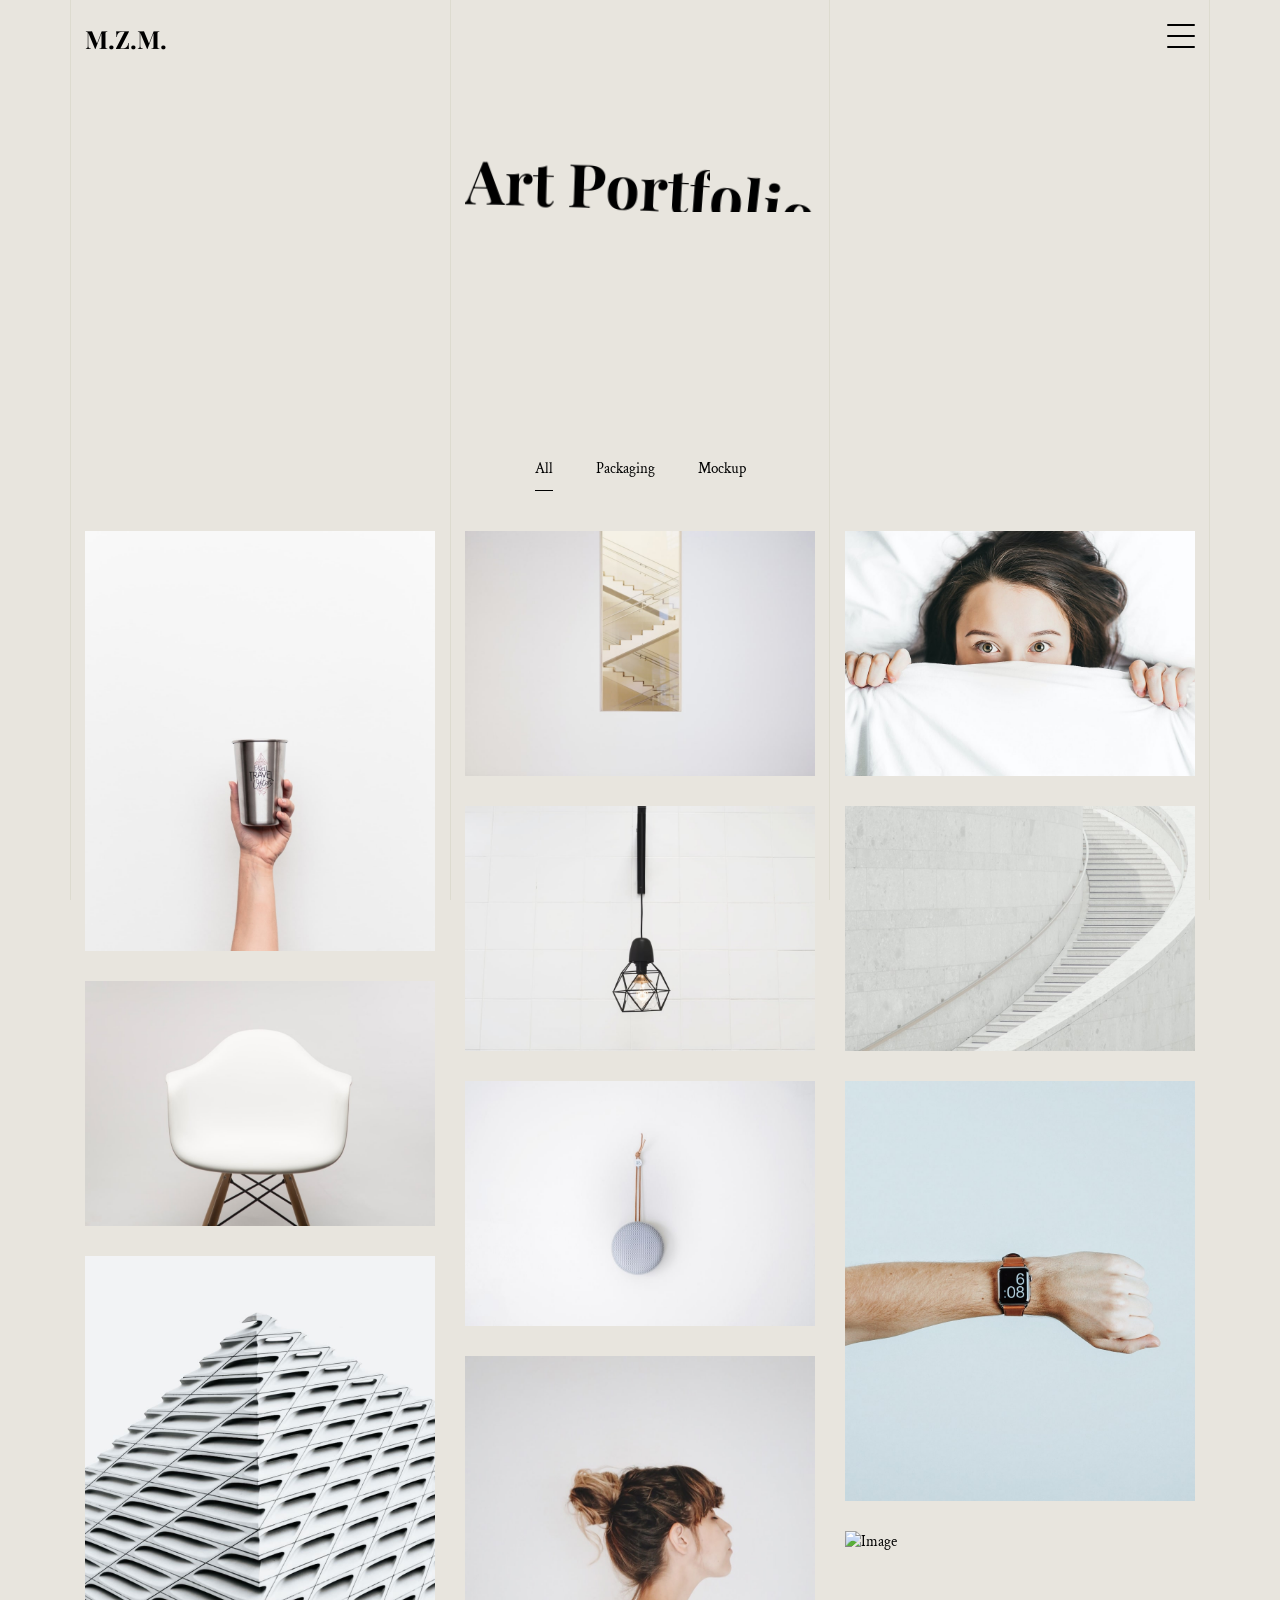
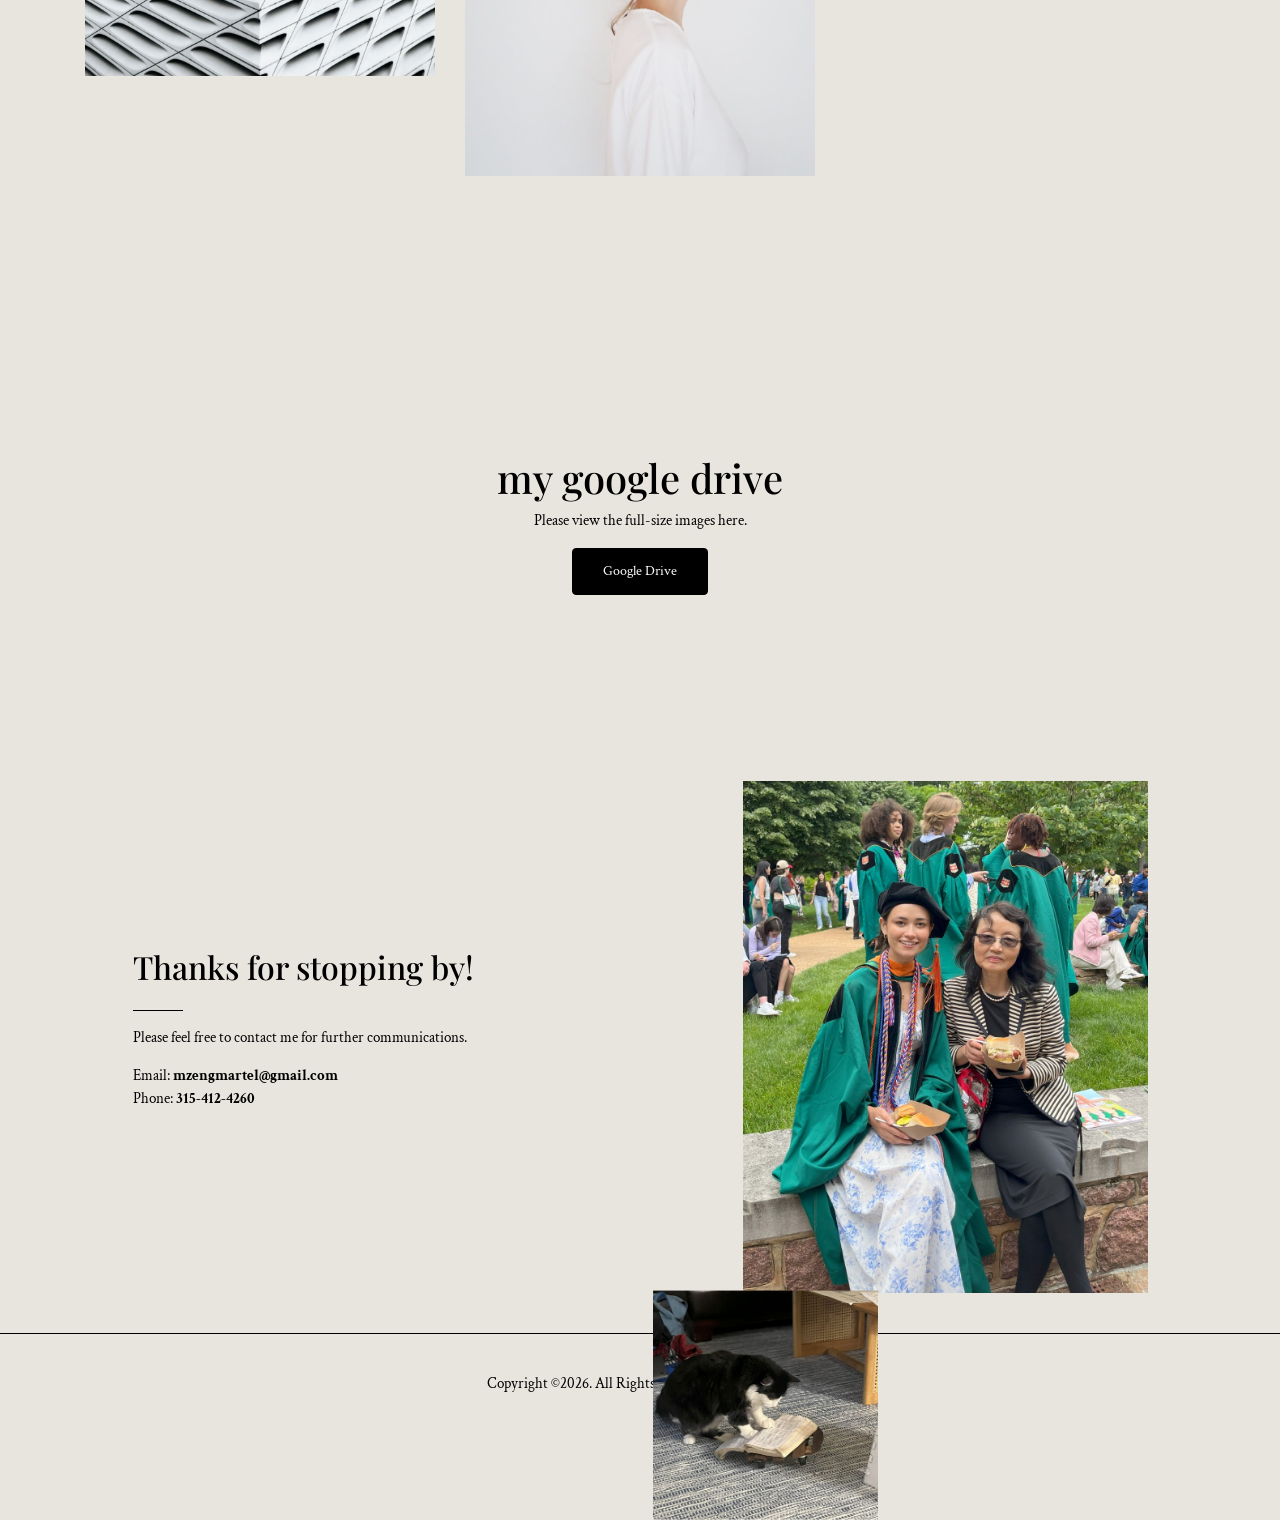
==== portfolio.html @ c021d705 "Update site content" ====
<!-- /*
* Template Name: Style
* Template Author: Untree.co
* Tempalte URI: https://untree.co/
* License: https://creativecommons.org/licenses/by/3.0/
*/ -->
<!doctype html>
<html lang="en">
<head>
  <meta charset="utf-8">
  <meta name="viewport" content="width=device-width, initial-scale=1, shrink-to-fit=no">
  <meta name="author" content="Untree.co">

  <meta name="description" content="" />
  <meta name="keywords" content="free template, bootstrap, bootstrap4" />

  <link rel="preconnect" href="https://fonts.gstatic.com">
  <link href="https://fonts.googleapis.com/css2?family=Crimson+Text:ital@0;1&family=Playfair+Display:ital,wght@0,400;0,700;1,400;1,700&display=swap" rel="stylesheet">
  
  <link rel="stylesheet" href="css/bootstrap.min.css">
  <link rel="stylesheet" href="css/animate.min.css">
  <link rel="stylesheet" href="css/owl.carousel.min.css">
  <link rel="stylesheet" href="css/owl.theme.default.min.css">
  <link rel="stylesheet" href="fonts/icomoon/style.css">
  <link rel="stylesheet" href="fonts/feather/style.css">
  <link rel="stylesheet" href="fonts/flaticon/font/flaticon.css">
  <link rel="stylesheet" href="css/jquery.fancybox.min.css">
  <link rel="stylesheet" href="css/aos.css">
  <link rel="stylesheet" href="css/style.css">

  <title>Mae Martel - Portfolio</title>
</head>
<body>
  <div class="lines-wrap">
    <div class="lines-inner">
      <div class="lines"></div>
    </div>
  </div>
  <!-- END lines -->


  <div class="site-mobile-menu site-navbar-target">
    <div class="site-mobile-menu-header">
      <div class="site-mobile-menu-close">
        <span class="icofont-close js-menu-toggle"></span>
      </div>
    </div>
    <div class="site-mobile-menu-body"></div>
  </div>


  <nav class="site-nav">
    <div class="container">
      <div class="site-navigation">
        <a href="index.html" class="logo float-left m-0">M.Z.M.</a>

        <ul class="js-clone-nav d-none d-lg-inline-noone text-left site-menu">
          <li class="active"><a href="index.html">Home</a></li>
          <li><a href="portfolio.html">Portfolio</a></li>
        </ul>

        <a href="#" class="burger ml-auto float-right site-menu-toggle js-menu-toggle d-inline-block d-lg-block" data-toggle="collapse" data-target="#main-navbar">
          <span></span>
        </a>

      </div>
    </div>
  </nav>


  <div class="custom-hero">
    <div class="container">
      <div class="row justify-content-center">
        <div class="col-lg-6">
          <h1 class="hero-heading">Art Portfolio</h1>
          <div  class="line js-line mx-auto mb-3 my-3"></div>
          <p class="sub-text">This page is still not finished!</p>
        </div>
      </div>
    </div>
  </div>

  <div class="site-section" id="portfolio-section">
    <div class="container">

      <div class="filters" data-aos="fade-up" data-aos-delay="100">
        <ul>
          <li class="active" data-filter="*">All</li>
          <li data-filter=".packaging">Packaging</li>
          <li data-filter=".mockup">Mockup</li>
        </ul>
      </div>

      <div class="filters-content mb-5" data-aos="fade-up" data-aos-delay="200">
        <div class="row grid">
          <div class="isotope-card col-sm-4 all mockup">
            <a href="images/img_v_4-min.jpg" data-fancybox="gal">
              <img src="images/img_v_4-min.jpg" alt="Image" class="img-fluid">
              <div class="contents">
                <h3>Card Vol. 3</h3>
                <div class="cat">Mockup</div>
              </div>
            </a>
          </div>

          <div class="isotope-card col-sm-4 all mockup">
            <a href="images/img_h_1-min.jpg" data-fancybox="gal">
              <img src="images/img_h_1-min.jpg" alt="Image" class="img-fluid">
              <div class="contents">
                <h3>Card Vol. 3</h3>
                <div class="cat">Mockup</div>
              </div>
            </a>
          </div>
          <div class="isotope-card col-sm-4 all mockup">
            <a href="images/img_h_8-min.jpg" data-fancybox="gal">
              <img src="images/img_h_8-min.jpg" alt="Image" class="img-fluid">
              <div class="contents">
                <h3>Card Vol. 3</h3>
                <div class="cat">Mockup</div>
              </div>
            </a>
          </div>
          <div class="isotope-card col-sm-4 all mockup">
            <a href="images/img_h_2-min.jpg" data-fancybox="gal">
              <img src="images/img_h_2-min.jpg" alt="Image" class="img-fluid">
              <div class="contents">
                <h3>House Design</h3>
                <div class="cat">Typography</div>
              </div>
            </a>

          </div>                            
          <div class="isotope-card col-sm-4 all mockup">
            <a href="images/img_h_3-min.jpg" data-fancybox="gal">
              <img src="images/img_h_3-min.jpg" alt="Image" class="img-fluid">
              <div class="contents">
                <h3>WoW</h3>
                <div class="cat">Mockup</div>
              </div>
            </a>
          </div>
          <div class="isotope-card col-sm-4 all packaging">
            <a href="images/img_h_4-min.jpg" data-fancybox="gal">
              <img src="images/img_h_4-min.jpg" alt="Image" class="img-fluid">
              <div class="contents">
                <h3>Seat</h3>
                <div class="cat">Packaging</div>
              </div>
            </a>
          </div>
          <div class="isotope-card col-sm-4 all packaging">
            <a href="images/img_h_5-min.jpg" data-fancybox="gal">
              <img src="images/img_h_5-min.jpg" alt="Image" class="img-fluid">
              <div class="contents">
                <h3>Seat</h3>
                <div class="cat">Packaging</div>
              </div>
            </a>
          </div>
          <div class="isotope-card col-sm-4 all packaging">
            <a href="images/img_v_1-min.jpg" data-fancybox="gal">
              <img src="images/img_v_1-min.jpg" alt="Image" class="img-fluid">
              <div class="contents">
                <h3>House Design</h3>
                <div class="cat">Photography</div>
              </div>
            </a>
          </div>
          <div class="isotope-card col-sm-4 all packaging">
            <a href="images/img_v_2-min.jpg" data-fancybox="gal">
              <img src="images/img_v_2-min.jpg" alt="Image" class="img-fluid">
              <div class="contents">
                <h3>House Design</h3>
                <div class="cat">Photography</div>
              </div>
            </a>

          </div>

          <div class="isotope-card col-sm-4 all packaging">
            <a href="images/img_v_8-min.jpg" data-fancybox="gal">
              <img src="images/img_v_8-min.jpg" alt="Image" class="img-fluid">
              <div class="contents">
                <h3>House Design</h3>
                <div class="cat">Photography</div>
              </div>
            </a>

          </div>
          <div class="isotope-card col-sm-4 all packaging">
            <a href="images/img_v_3-min.jpg" data-fancybox="gal">
              <img src="images/img_v_3-min.jpg" alt="Image" class="img-fluid">
              <div class="contents">
                <h3>House Design</h3>
                <div class="cat">Photography</div>
              </div>
            </a>

          </div>

        </div>
      </div>
    </div>
  </div>
  <!-- .untrtee_co-section -->


  <div class="custom-hero section">
    <div class="container">
      <div class="row justify-content-center">
        <div class="col-lg-6">
          <h1>my google drive</h1>
          <p>Please view the full-size images here.</p>
          <p><a href="#" class="btn btn-primary">Google Drive</a></p>
        </div>
      </div>
    </div>
  </div>

  <div class="site-footer">
    <div class="container">
        <div class="row justify-content-around align-items-center">
          <div class="col-lg-6 order-lg-2">
            <div class="image-stack-v2">
              <div class="image-stack__item image-stack__item--top">
                <div data-jarallax-element="-100" class="jarallax">
                  <img src="images/vea.jpg" alt="Image" class="img-fluid">
                </div>
              </div>
              <div class="image-stack__item image-stack__item--bottom">
                <img src="images/footer_img.jpg" alt="Image" class="img-fluid">
              </div>
            </div>
  
  
          </div>
          <div class="col-lg-4">
  
            <h2 class="mb-4">Thanks for stopping by!</h2>
            <div class="line my-3"></div>
            <p>Please feel free to contact me for further communications.</p>
            <p>Email: <strong>mzengmartel@gmail.com</strong><br>Phone: <strong>315-412-4260</strong></p>
          </div>
        </div>
      </div>

      <div class="row justify-content-center text-center copyright">
        <div class="col-md-8">
          <p>Copyright &copy;<script>document.write(new Date().getFullYear());</script>. All Rights Reserved. &mdash; <a href="https://untree.co">Untree.co</a> <!-- License information: https://untree.co/license/ -->
          </p>
        </div>
      </div>
    </div>
  </div>
  <!-- .site-footer -->


  <div id="overlayer"></div>
  <div class="loader">
    <div class="spinner-border" role="status">
      <span class="sr-only">Loading...</span>
    </div>
  </div>

  <script src="js/jquery-3.5.1.min.js"></script>
  <script src="js/jquery-migrate-3.0.0.min.js"></script>
  <script src="js/popper.min.js"></script>
  <script src="js/bootstrap.min.js"></script>
  <script src="js/owl.carousel.min.js"></script>
  <script src="js/aos.js"></script>
  <script src="js/imagesloaded.pkgd.js"></script>
  <script src="js/isotope.pkgd.min.js"></script>
  <script src="js/jquery.animateNumber.min.js"></script>
  <script src="js/jquery.stellar.min.js"></script>
  <script src="js/jarallax.min.js"></script>
  <script src="js/jarallax-element.min.js"></script>
  <script src="js/jquery.waypoints.min.js"></script>
  <script src="js/jquery.fancybox.min.js"></script>

  <script src="js/jquery.lettering.js"></script>


  <script src="js/TweenMax.min.js"></script>
  <script src="js/ScrollMagic.min.js"></script>
  <script src="js/scrollmagic.animation.gsap.min.js"></script>
  <script src="js/debug.addIndicators.min.js"></script>


  <script src="js/custom.js"></script>

  
</body>
</html>
---- fonts/icomoon/style.css ----
@font-face {
  font-family: 'icomoon';
  src:  url('fonts/icomoon.eot?10si43');
  src:  url('fonts/icomoon.eot?10si43#iefix') format('embedded-opentype'),
    url('fonts/icomoon.ttf?10si43') format('truetype'),
    url('fonts/icomoon.woff?10si43') format('woff'),
    url('fonts/icomoon.svg?10si43#icomoon') format('svg');
  font-weight: normal;
  font-style: normal;
}

[class^="icon-"], [class*=" icon-"] {
  /* use !important to prevent issues with browser extensions that change fonts */
  font-family: 'icomoon' !important;
  speak: none;
  font-style: normal;
  font-weight: normal;
  font-variant: normal;
  text-transform: none;
  line-height: 1;

  /* Better Font Rendering =========== */
  -webkit-font-smoothing: antialiased;
  -moz-osx-font-smoothing: grayscale;
}

.icon-asterisk:before {
  content: "\f069";
}
.icon-plus:before {
  content: "\f067";
}
.icon-question:before {
  content: "\f128";
}
.icon-minus:before {
  content: "\f068";
}
.icon-glass:before {
  content: "\f000";
}
.icon-music:before {
  content: "\f001";
}
.icon-search:before {
  content: "\f002";
}
.icon-envelope-o:before {
  content: "\f003";
}
.icon-heart:before {
  content: "\f004";
}
.icon-star:before {
  content: "\f005";
}
.icon-star-o:before {
  content: "\f006";
}
.icon-user:before {
  content: "\f007";
}
.icon-film:before {
  content: "\f008";
}
.icon-th-large:before {
  content: "\f009";
}
.icon-th:before {
  content: "\f00a";
}
.icon-th-list:before {
  content: "\f00b";
}
.icon-check:before {
  content: "\f00c";
}
.icon-close:before {
  content: "\f00d";
}
.icon-remove:before {
  content: "\f00d";
}
.icon-times:before {
  content: "\f00d";
}
.icon-search-plus:before {
  content: "\f00e";
}
.icon-search-minus:before {
  content: "\f010";
}
.icon-power-off:before {
  content: "\f011";
}
.icon-signal:before {
  content: "\f012";
}
.icon-cog:before {
  content: "\f013";
}
.icon-gear:before {
  content: "\f013";
}
.icon-trash-o:before {
  content: "\f014";
}
.icon-home:before {
  content: "\f015";
}
.icon-file-o:before {
  content: "\f016";
}
.icon-clock-o:before {
  content: "\f017";
}
.icon-road:before {
  content: "\f018";
}
.icon-download:before {
  content: "\f019";
}
.icon-arrow-circle-o-down:before {
  content: "\f01a";
}
.icon-arrow-circle-o-up:before {
  content: "\f01b";
}
.icon-inbox:before {
  content: "\f01c";
}
.icon-play-circle-o:before {
  content: "\f01d";
}
.icon-repeat:before {
  content: "\f01e";
}
.icon-rotate-right:before {
  content: "\f01e";
}
.icon-refresh:before {
  content: "\f021";
}
.icon-list-alt:before {
  content: "\f022";
}
.icon-lock:before {
  content: "\f023";
}
.icon-flag:before {
  content: "\f024";
}
.icon-headphones:before {
  content: "\f025";
}
.icon-volume-off:before {
  content: "\f026";
}
.icon-volume-down:before {
  content: "\f027";
}
.icon-volume-up:before {
  content: "\f028";
}
.icon-qrcode:before {
  content: "\f029";
}
.icon-barcode:before {
  content: "\f02a";
}
.icon-tag:before {
  content: "\f02b";
}
.icon-tags:before {
  content: "\f02c";
}
.icon-book:before {
  content: "\f02d";
}
.icon-bookmark:before {
  content: "\f02e";
}
.icon-print:before {
  content: "\f02f";
}
.icon-camera:before {
  content: "\f030";
}
.icon-font:before {
  content: "\f031";
}
.icon-bold:before {
  content: "\f032";
}
.icon-italic:before {
  content: "\f033";
}
.icon-text-height:before {
  content: "\f034";
}
.icon-text-width:before {
  content: "\f035";
}
.icon-align-left:before {
  content: "\f036";
}
.icon-align-center:before {
  content: "\f037";
}
.icon-align-right:before {
  content: "\f038";
}
.icon-align-justify:before {
  content: "\f039";
}
.icon-list:before {
  content: "\f03a";
}
.icon-dedent:before {
  content: "\f03b";
}
.icon-outdent:before {
  content: "\f03b";
}
.icon-indent:before {
  content: "\f03c";
}
.icon-video-camera:before {
  content: "\f03d";
}
.icon-image:before {
  content: "\f03e";
}
.icon-photo:before {
  content: "\f03e";
}
.icon-picture-o:before {
  content: "\f03e";
}
.icon-pencil:before {
  content: "\f040";
}
.icon-map-marker:before {
  content: "\f041";
}
.icon-adjust:before {
  content: "\f042";
}
.icon-tint:before {
  content: "\f043";
}
.icon-edit:before {
  content: "\f044";
}
.icon-pencil-square-o:before {
  content: "\f044";
}
.icon-share-square-o:before {
  content: "\f045";
}
.icon-check-square-o:before {
  content: "\f046";
}
.icon-arrows:before {
  content: "\f047";
}
.icon-step-backward:before {
  content: "\f048";
}
.icon-fast-backward:before {
  content: "\f049";
}
.icon-backward:before {
  content: "\f04a";
}
.icon-play:before {
  content: "\f04b";
}
.icon-pause:before {
  content: "\f04c";
}
.icon-stop:before {
  content: "\f04d";
}
.icon-forward:before {
  content: "\f04e";
}
.icon-fast-forward:before {
  content: "\f050";
}
.icon-step-forward:before {
  content: "\f051";
}
.icon-eject:before {
  content: "\f052";
}
.icon-chevron-left:before {
  content: "\f053";
}
.icon-chevron-right:before {
  content: "\f054";
}
.icon-plus-circle:before {
  content: "\f055";
}
.icon-minus-circle:before {
  content: "\f056";
}
.icon-times-circle:before {
  content: "\f057";
}
.icon-check-circle:before {
  content: "\f058";
}
.icon-question-circle:before {
  content: "\f059";
}
.icon-info-circle:before {
  content: "\f05a";
}
.icon-crosshairs:before {
  content: "\f05b";
}
.icon-times-circle-o:before {
  content: "\f05c";
}
.icon-check-circle-o:before {
  content: "\f05d";
}
.icon-ban:before {
  content: "\f05e";
}
.icon-arrow-left:before {
  content: "\f060";
}
.icon-arrow-right:before {
  content: "\f061";
}
.icon-arrow-up:before {
  content: "\f062";
}
.icon-arrow-down:before {
  content: "\f063";
}
.icon-mail-forward:before {
  content: "\f064";
}
.icon-share:before {
  content: "\f064";
}
.icon-expand:before {
  content: "\f065";
}
.icon-compress:before {
  content: "\f066";
}
.icon-exclamation-circle:before {
  content: "\f06a";
}
.icon-gift:before {
  content: "\f06b";
}
.icon-leaf:before {
  content: "\f06c";
}
.icon-fire:before {
  content: "\f06d";
}
.icon-eye:before {
  content: "\f06e";
}
.icon-eye-slash:before {
  content: "\f070";
}
.icon-exclamation-triangle:before {
  content: "\f071";
}
.icon-warning:before {
  content: "\f071";
}
.icon-plane:before {
  content: "\f072";
}
.icon-calendar:before {
  content: "\f073";
}
.icon-random:before {
  content: "\f074";
}
.icon-comment:before {
  content: "\f075";
}
.icon-magnet:before {
  content: "\f076";
}
.icon-chevron-up:before {
  content: "\f077";
}
.icon-chevron-down:before {
  content: "\f078";
}
.icon-retweet:before {
  content: "\f079";
}
.icon-shopping-cart:before {
  content: "\f07a";
}
.icon-folder:before {
  content: "\f07b";
}
.icon-folder-open:before {
  content: "\f07c";
}
.icon-arrows-v:before {
  content: "\f07d";
}
.icon-arrows-h:before {
  content: "\f07e";
}
.icon-bar-chart:before {
  content: "\f080";
}
.icon-bar-chart-o:before {
  content: "\f080";
}
.icon-twitter-square:before {
  content: "\f081";
}
.icon-facebook-square:before {
  content: "\f082";
}
.icon-camera-retro:before {
  content: "\f083";
}
.icon-key:before {
  content: "\f084";
}
.icon-cogs:before {
  content: "\f085";
}
.icon-gears:before {
  content: "\f085";
}
.icon-comments:before {
  content: "\f086";
}
.icon-thumbs-o-up:before {
  content: "\f087";
}
.icon-thumbs-o-down:before {
  content: "\f088";
}
.icon-star-half:before {
  content: "\f089";
}
.icon-heart-o:before {
  content: "\f08a";
}
.icon-sign-out:before {
  content: "\f08b";
}
.icon-linkedin-square:before {
  content: "\f08c";
}
.icon-thumb-tack:before {
  content: "\f08d";
}
.icon-external-link:before {
  content: "\f08e";
}
.icon-sign-in:before {
  content: "\f090";
}
.icon-trophy:before {
  content: "\f091";
}
.icon-github-square:before {
  content: "\f092";
}
.icon-upload:before {
  content: "\f093";
}
.icon-lemon-o:before {
  content: "\f094";
}
.icon-phone:before {
  content: "\f095";
}
.icon-square-o:before {
  content: "\f096";
}
.icon-bookmark-o:before {
  content: "\f097";
}
.icon-phone-square:before {
  content: "\f098";
}
.icon-twitter:before {
  content: "\f099";
}
.icon-facebook:before {
  content: "\f09a";
}
.icon-facebook-f:before {
  content: "\f09a";
}
.icon-github:before {
  content: "\f09b";
}
.icon-unlock:before {
  content: "\f09c";
}
.icon-credit-card:before {
  content: "\f09d";
}
.icon-feed:before {
  content: "\f09e";
}
.icon-rss:before {
  content: "\f09e";
}
.icon-hdd-o:before {
  content: "\f0a0";
}
.icon-bullhorn:before {
  content: "\f0a1";
}
.icon-bell-o:before {
  content: "\f0a2";
}
.icon-certificate:before {
  content: "\f0a3";
}
.icon-hand-o-right:before {
  content: "\f0a4";
}
.icon-hand-o-left:before {
  content: "\f0a5";
}
.icon-hand-o-up:before {
  content: "\f0a6";
}
.icon-hand-o-down:before {
  content: "\f0a7";
}
.icon-arrow-circle-left:before {
  content: "\f0a8";
}
.icon-arrow-circle-right:before {
  content: "\f0a9";
}
.icon-arrow-circle-up:before {
  content: "\f0aa";
}
.icon-arrow-circle-down:before {
  content: "\f0ab";
}
.icon-globe:before {
  content: "\f0ac";
}
.icon-wrench:before {
  content: "\f0ad";
}
.icon-tasks:before {
  content: "\f0ae";
}
.icon-filter:before {
  content: "\f0b0";
}
.icon-briefcase:before {
  content: "\f0b1";
}
.icon-arrows-alt:before {
  content: "\f0b2";
}
.icon-group:before {
  content: "\f0c0";
}
.icon-users:before {
  content: "\f0c0";
}
.icon-chain:before {
  content: "\f0c1";
}
.icon-link:before {
  content: "\f0c1";
}
.icon-cloud:before {
  content: "\f0c2";
}
.icon-flask:before {
  content: "\f0c3";
}
.icon-cut:before {
  content: "\f0c4";
}
.icon-scissors:before {
  content: "\f0c4";
}
.icon-copy:before {
  content: "\f0c5";
}
.icon-files-o:before {
  content: "\f0c5";
}
.icon-paperclip:before {
  content: "\f0c6";
}
.icon-floppy-o:before {
  content: "\f0c7";
}
.icon-save:before {
  content: "\f0c7";
}
.icon-square:before {
  content: "\f0c8";
}
.icon-bars:before {
  content: "\f0c9";
}
.icon-navicon:before {
  content: "\f0c9";
}
.icon-reorder:before {
  content: "\f0c9";
}
.icon-list-ul:before {
  content: "\f0ca";
}
.icon-list-ol:before {
  content: "\f0cb";
}
.icon-strikethrough:before {
  content: "\f0cc";
}
.icon-underline:before {
  content: "\f0cd";
}
.icon-table:before {
  content: "\f0ce";
}
.icon-magic:before {
  content: "\f0d0";
}
.icon-truck:before {
  content: "\f0d1";
}
.icon-pinterest:before {
  content: "\f0d2";
}
.icon-pinterest-square:before {
  content: "\f0d3";
}
.icon-google-plus-square:before {
  content: "\f0d4";
}
.icon-google-plus:before {
  content: "\f0d5";
}
.icon-money:before {
  content: "\f0d6";
}
.icon-caret-down:before {
  content: "\f0d7";
}
.icon-caret-up:before {
  content: "\f0d8";
}
.icon-caret-left:before {
  content: "\f0d9";
}
.icon-caret-right:before {
  content: "\f0da";
}
.icon-columns:before {
  content: "\f0db";
}
.icon-sort:before {
  content: "\f0dc";
}
.icon-unsorted:before {
  content: "\f0dc";
}
.icon-sort-desc:before {
  content: "\f0dd";
}
.icon-sort-down:before {
  content: "\f0dd";
}
.icon-sort-asc:before {
  content: "\f0de";
}
.icon-sort-up:before {
  content: "\f0de";
}
.icon-envelope:before {
  content: "\f0e0";
}
.icon-linkedin:before {
  content: "\f0e1";
}
.icon-rotate-left:before {
  content: "\f0e2";
}
.icon-undo:before {
  content: "\f0e2";
}
.icon-gavel:before {
  content: "\f0e3";
}
.icon-legal:before {
  content: "\f0e3";
}
.icon-dashboard:before {
  content: "\f0e4";
}
.icon-tachometer:before {
  content: "\f0e4";
}
.icon-comment-o:before {
  content: "\f0e5";
}
.icon-comments-o:before {
  content: "\f0e6";
}
.icon-bolt:before {
  content: "\f0e7";
}
.icon-flash:before {
  content: "\f0e7";
}
.icon-sitemap:before {
  content: "\f0e8";
}
.icon-umbrella:before {
  content: "\f0e9";
}
.icon-clipboard:before {
  content: "\f0ea";
}
.icon-paste:before {
  content: "\f0ea";
}
.icon-lightbulb-o:before {
  content: "\f0eb";
}
.icon-exchange:before {
  content: "\f0ec";
}
.icon-cloud-download:before {
  content: "\f0ed";
}
.icon-cloud-upload:before {
  content: "\f0ee";
}
.icon-user-md:before {
  content: "\f0f0";
}
.icon-stethoscope:before {
  content: "\f0f1";
}
.icon-suitcase:before {
  content: "\f0f2";
}
.icon-bell:before {
  content: "\f0f3";
}
.icon-coffee:before {
  content: "\f0f4";
}
.icon-cutlery:before {
  content: "\f0f5";
}
.icon-file-text-o:before {
  content: "\f0f6";
}
.icon-building-o:before {
  content: "\f0f7";
}
.icon-hospital-o:before {
  content: "\f0f8";
}
.icon-ambulance:before {
  content: "\f0f9";
}
.icon-medkit:before {
  content: "\f0fa";
}
.icon-fighter-jet:before {
  content: "\f0fb";
}
.icon-beer:before {
  content: "\f0fc";
}
.icon-h-square:before {
  content: "\f0fd";
}
.icon-plus-square:before {
  content: "\f0fe";
}
.icon-angle-double-left:before {
  content: "\f100";
}
.icon-angle-double-right:before {
  content: "\f101";
}
.icon-angle-double-up:before {
  content: "\f102";
}
.icon-angle-double-down:before {
  content: "\f103";
}
.icon-angle-left:before {
  content: "\f104";
}
.icon-angle-right:before {
  content: "\f105";
}
.icon-angle-up:before {
  content: "\f106";
}
.icon-angle-down:before {
  content: "\f107";
}
.icon-desktop:before {
  content: "\f108";
}
.icon-laptop:before {
  content: "\f109";
}
.icon-tablet:before {
  content: "\f10a";
}
.icon-mobile:before {
  content: "\f10b";
}
.icon-mobile-phone:before {
  content: "\f10b";
}
.icon-circle-o:before {
  content: "\f10c";
}
.icon-quote-left:before {
  content: "\f10d";
}
.icon-quote-right:before {
  content: "\f10e";
}
.icon-spinner:before {
  content: "\f110";
}
.icon-circle:before {
  content: "\f111";
}
.icon-mail-reply:before {
  content: "\f112";
}
.icon-reply:before {
  content: "\f112";
}
.icon-github-alt:before {
  content: "\f113";
}
.icon-folder-o:before {
  content: "\f114";
}
.icon-folder-open-o:before {
  content: "\f115";
}
.icon-smile-o:before {
  content: "\f118";
}
.icon-frown-o:before {
  content: "\f119";
}
.icon-meh-o:before {
  content: "\f11a";
}
.icon-gamepad:before {
  content: "\f11b";
}
.icon-keyboard-o:before {
  content: "\f11c";
}
.icon-flag-o:before {
  content: "\f11d";
}
.icon-flag-checkered:before {
  content: "\f11e";
}
.icon-terminal:before {
  content: "\f120";
}
.icon-code:before {
  content: "\f121";
}
.icon-mail-reply-all:before {
  content: "\f122";
}
.icon-reply-all:before {
  content: "\f122";
}
.icon-star-half-empty:before {
  content: "\f123";
}
.icon-star-half-full:before {
  content: "\f123";
}
.icon-star-half-o:before {
  content: "\f123";
}
.icon-location-arrow:before {
  content: "\f124";
}
.icon-crop:before {
  content: "\f125";
}
.icon-code-fork:before {
  content: "\f126";
}
.icon-chain-broken:before {
  content: "\f127";
}
.icon-unlink:before {
  content: "\f127";
}
.icon-info:before {
  content: "\f129";
}
.icon-exclamation:before {
  content: "\f12a";
}
.icon-superscript:before {
  content: "\f12b";
}
.icon-subscript:before {
  content: "\f12c";
}
.icon-eraser:before {
  content: "\f12d";
}
.icon-puzzle-piece:before {
  content: "\f12e";
}
.icon-microphone:before {
  content: "\f130";
}
.icon-microphone-slash:before {
  content: "\f131";
}
.icon-shield:before {
  content: "\f132";
}
.icon-calendar-o:before {
  content: "\f133";
}
.icon-fire-extinguisher:before {
  content: "\f134";
}
.icon-rocket:before {
  content: "\f135";
}
.icon-maxcdn:before {
  content: "\f136";
}
.icon-chevron-circle-left:before {
  content: "\f137";
}
.icon-chevron-circle-right:before {
  content: "\f138";
}
.icon-chevron-circle-up:before {
  content: "\f139";
}
.icon-chevron-circle-down:before {
  content: "\f13a";
}
.icon-html5:before {
  content: "\f13b";
}
.icon-css3:before {
  content: "\f13c";
}
.icon-anchor:before {
  content: "\f13d";
}
.icon-unlock-alt:before {
  content: "\f13e";
}
.icon-bullseye:before {
  content: "\f140";
}
.icon-ellipsis-h:before {
  content: "\f141";
}
.icon-ellipsis-v:before {
  content: "\f142";
}
.icon-rss-square:before {
  content: "\f143";
}
.icon-play-circle:before {
  content: "\f144";
}
.icon-ticket:before {
  content: "\f145";
}
.icon-minus-square:before {
  content: "\f146";
}
.icon-minus-square-o:before {
  content: "\f147";
}
.icon-level-up:before {
  content: "\f148";
}
.icon-level-down:before {
  content: "\f149";
}
.icon-check-square:before {
  content: "\f14a";
}
.icon-pencil-square:before {
  content: "\f14b";
}
.icon-external-link-square:before {
  content: "\f14c";
}
.icon-share-square:before {
  content: "\f14d";
}
.icon-compass:before {
  content: "\f14e";
}
.icon-caret-square-o-down:before {
  content: "\f150";
}
.icon-toggle-down:before {
  content: "\f150";
}
.icon-caret-square-o-up:before {
  content: "\f151";
}
.icon-toggle-up:before {
  content: "\f151";
}
.icon-caret-square-o-right:before {
  content: "\f152";
}
.icon-toggle-right:before {
  content: "\f152";
}
.icon-eur:before {
  content: "\f153";
}
.icon-euro:before {
  content: "\f153";
}
.icon-gbp:before {
  content: "\f154";
}
.icon-dollar:before {
  content: "\f155";
}
.icon-usd:before {
  content: "\f155";
}
.icon-inr:before {
  content: "\f156";
}
.icon-rupee:before {
  content: "\f156";
}
.icon-cny:before {
  content: "\f157";
}
.icon-jpy:before {
  content: "\f157";
}
.icon-rmb:before {
  content: "\f157";
}
.icon-yen:before {
  content: "\f157";
}
.icon-rouble:before {
  content: "\f158";
}
.icon-rub:before {
  content: "\f158";
}
.icon-ruble:before {
  content: "\f158";
}
.icon-krw:before {
  content: "\f159";
}
.icon-won:before {
  content: "\f159";
}
.icon-bitcoin:before {
  content: "\f15a";
}
.icon-btc:before {
  content: "\f15a";
}
.icon-file:before {
  content: "\f15b";
}
.icon-file-text:before {
  content: "\f15c";
}
.icon-sort-alpha-asc:before {
  content: "\f15d";
}
.icon-sort-alpha-desc:before {
  content: "\f15e";
}
.icon-sort-amount-asc:before {
  content: "\f160";
}
.icon-sort-amount-desc:before {
  content: "\f161";
}
.icon-sort-numeric-asc:before {
  content: "\f162";
}
.icon-sort-numeric-desc:before {
  content: "\f163";
}
.icon-thumbs-up:before {
  content: "\f164";
}
.icon-thumbs-down:before {
  content: "\f165";
}
.icon-youtube-square:before {
  content: "\f166";
}
.icon-youtube:before {
  content: "\f167";
}
.icon-xing:before {
  content: "\f168";
}
.icon-xing-square:before {
  content: "\f169";
}
.icon-youtube-play:before {
  content: "\f16a";
}
.icon-dropbox:before {
  content: "\f16b";
}
.icon-stack-overflow:before {
  content: "\f16c";
}
.icon-instagram:before {
  content: "\f16d";
}
.icon-flickr:before {
  content: "\f16e";
}
.icon-adn:before {
  content: "\f170";
}
.icon-bitbucket:before {
  content: "\f171";
}
.icon-bitbucket-square:before {
  content: "\f172";
}
.icon-tumblr:before {
  content: "\f173";
}
.icon-tumblr-square:before {
  content: "\f174";
}
.icon-long-arrow-down:before {
  content: "\f175";
}
.icon-long-arrow-up:before {
  content: "\f176";
}
.icon-long-arrow-left:before {
  content: "\f177";
}
.icon-long-arrow-right:before {
  content: "\f178";
}
.icon-apple:before {
  content: "\f179";
}
.icon-windows:before {
  content: "\f17a";
}
.icon-android:before {
  content: "\f17b";
}
.icon-linux:before {
  content: "\f17c";
}
.icon-dribbble:before {
  content: "\f17d";
}
.icon-skype:before {
  content: "\f17e";
}
.icon-foursquare:before {
  content: "\f180";
}
.icon-trello:before {
  content: "\f181";
}
.icon-female:before {
  content: "\f182";
}
.icon-male:before {
  content: "\f183";
}
.icon-gittip:before {
  content: "\f184";
}
.icon-gratipay:before {
  content: "\f184";
}
.icon-sun-o:before {
  content: "\f185";
}
.icon-moon-o:before {
  content: "\f186";
}
.icon-archive:before {
  content: "\f187";
}
.icon-bug:before {
  content: "\f188";
}
.icon-vk:before {
  content: "\f189";
}
.icon-weibo:before {
  content: "\f18a";
}
.icon-renren:before {
  content: "\f18b";
}
.icon-pagelines:before {
  content: "\f18c";
}
.icon-stack-exchange:before {
  content: "\f18d";
}
.icon-arrow-circle-o-right:before {
  content: "\f18e";
}
.icon-arrow-circle-o-left:before {
  content: "\f190";
}
.icon-caret-square-o-left:before {
  content: "\f191";
}
.icon-toggle-left:before {
  content: "\f191";
}
.icon-dot-circle-o:before {
  content: "\f192";
}
.icon-wheelchair:before {
  content: "\f193";
}
.icon-vimeo-square:before {
  content: "\f194";
}
.icon-try:before {
  content: "\f195";
}
.icon-turkish-lira:before {
  content: "\f195";
}
.icon-plus-square-o:before {
  content: "\f196";
}
.icon-space-shuttle:before {
  content: "\f197";
}
.icon-slack:before {
  content: "\f198";
}
.icon-envelope-square:before {
  content: "\f199";
}
.icon-wordpress:before {
  content: "\f19a";
}
.icon-openid:before {
  content: "\f19b";
}
.icon-bank:before {
  content: "\f19c";
}
.icon-institution:before {
  content: "\f19c";
}
.icon-university:before {
  content: "\f19c";
}
.icon-graduation-cap:before {
  content: "\f19d";
}
.icon-mortar-board:before {
  content: "\f19d";
}
.icon-yahoo:before {
  content: "\f19e";
}
.icon-google:before {
  content: "\f1a0";
}
.icon-reddit:before {
  content: "\f1a1";
}
.icon-reddit-square:before {
  content: "\f1a2";
}
.icon-stumbleupon-circle:before {
  content: "\f1a3";
}
.icon-stumbleupon:before {
  content: "\f1a4";
}
.icon-delicious:before {
  content: "\f1a5";
}
.icon-digg:before {
  content: "\f1a6";
}
.icon-pied-piper-pp:before {
  content: "\f1a7";
}
.icon-pied-piper-alt:before {
  content: "\f1a8";
}
.icon-drupal:before {
  content: "\f1a9";
}
.icon-joomla:before {
  content: "\f1aa";
}
.icon-language:before {
  content: "\f1ab";
}
.icon-fax:before {
  content: "\f1ac";
}
.icon-building:before {
  content: "\f1ad";
}
.icon-child:before {
  content: "\f1ae";
}
.icon-paw:before {
  content: "\f1b0";
}
.icon-spoon:before {
  content: "\f1b1";
}
.icon-cube:before {
  content: "\f1b2";
}
.icon-cubes:before {
  content: "\f1b3";
}
.icon-behance:before {
  content: "\f1b4";
}
.icon-behance-square:before {
  content: "\f1b5";
}
.icon-steam:before {
  content: "\f1b6";
}
.icon-steam-square:before {
  content: "\f1b7";
}
.icon-recycle:before {
  content: "\f1b8";
}
.icon-automobile:before {
  content: "\f1b9";
}
.icon-car:before {
  content: "\f1b9";
}
.icon-cab:before {
  content: "\f1ba";
}
.icon-taxi:before {
  content: "\f1ba";
}
.icon-tree:before {
  content: "\f1bb";
}
.icon-spotify:before {
  content: "\f1bc";
}
.icon-deviantart:before {
  content: "\f1bd";
}
.icon-soundcloud:before {
  content: "\f1be";
}
.icon-database:before {
  content: "\f1c0";
}
.icon-file-pdf-o:before {
  content: "\f1c1";
}
.icon-file-word-o:before {
  content: "\f1c2";
}
.icon-file-excel-o:before {
  content: "\f1c3";
}
.icon-file-powerpoint-o:before {
  content: "\f1c4";
}
.icon-file-image-o:before {
  content: "\f1c5";
}
.icon-file-photo-o:before {
  content: "\f1c5";
}
.icon-file-picture-o:before {
  content: "\f1c5";
}
.icon-file-archive-o:before {
  content: "\f1c6";
}
.icon-file-zip-o:before {
  content: "\f1c6";
}
.icon-file-audio-o:before {
  content: "\f1c7";
}
.icon-file-sound-o:before {
  content: "\f1c7";
}
.icon-file-movie-o:before {
  content: "\f1c8";
}
.icon-file-video-o:before {
  content: "\f1c8";
}
.icon-file-code-o:before {
  content: "\f1c9";
}
.icon-vine:before {
  content: "\f1ca";
}
.icon-codepen:before {
  content: "\f1cb";
}
.icon-jsfiddle:before {
  content: "\f1cc";
}
.icon-life-bouy:before {
  content: "\f1cd";
}
.icon-life-buoy:before {
  content: "\f1cd";
}
.icon-life-ring:before {
  content: "\f1cd";
}
.icon-life-saver:before {
  content: "\f1cd";
}
.icon-support:before {
  content: "\f1cd";
}
.icon-circle-o-notch:before {
  content: "\f1ce";
}
.icon-ra:before {
  content: "\f1d0";
}
.icon-rebel:before {
  content: "\f1d0";
}
.icon-resistance:before {
  content: "\f1d0";
}
.icon-empire:before {
  content: "\f1d1";
}
.icon-ge:before {
  content: "\f1d1";
}
.icon-git-square:before {
  content: "\f1d2";
}
.icon-git:before {
  content: "\f1d3";
}
.icon-hacker-news:before {
  content: "\f1d4";
}
.icon-y-combinator-square:before {
  content: "\f1d4";
}
.icon-yc-square:before {
  content: "\f1d4";
}
.icon-tencent-weibo:before {
  content: "\f1d5";
}
.icon-qq:before {
  content: "\f1d6";
}
.icon-wechat:before {
  content: "\f1d7";
}
.icon-weixin:before {
  content: "\f1d7";
}
.icon-paper-plane:before {
  content: "\f1d8";
}
.icon-send:before {
  content: "\f1d8";
}
.icon-paper-plane-o:before {
  content: "\f1d9";
}
.icon-send-o:before {
  content: "\f1d9";
}
.icon-history:before {
  content: "\f1da";
}
.icon-circle-thin:before {
  content: "\f1db";
}
.icon-header:before {
  content: "\f1dc";
}
.icon-paragraph:before {
  content: "\f1dd";
}
.icon-sliders:before {
  content: "\f1de";
}
.icon-share-alt:before {
  content: "\f1e0";
}
.icon-share-alt-square:before {
  content: "\f1e1";
}
.icon-bomb:before {
  content: "\f1e2";
}
.icon-futbol-o:before {
  content: "\f1e3";
}
.icon-soccer-ball-o:before {
  content: "\f1e3";
}
.icon-tty:before {
  content: "\f1e4";
}
.icon-binoculars:before {
  content: "\f1e5";
}
.icon-plug:before {
  content: "\f1e6";
}
.icon-slideshare:before {
  content: "\f1e7";
}
.icon-twitch:before {
  content: "\f1e8";
}
.icon-yelp:before {
  content: "\f1e9";
}
.icon-newspaper-o:before {
  content: "\f1ea";
}
.icon-wifi:before {
  content: "\f1eb";
}
.icon-calculator:before {
  content: "\f1ec";
}
.icon-paypal:before {
  content: "\f1ed";
}
.icon-google-wallet:before {
  content: "\f1ee";
}
.icon-cc-visa:before {
  content: "\f1f0";
}
.icon-cc-mastercard:before {
  content: "\f1f1";
}
.icon-cc-discover:before {
  content: "\f1f2";
}
.icon-cc-amex:before {
  content: "\f1f3";
}
.icon-cc-paypal:before {
  content: "\f1f4";
}
.icon-cc-stripe:before {
  content: "\f1f5";
}
.icon-bell-slash:before {
  content: "\f1f6";
}
.icon-bell-slash-o:before {
  content: "\f1f7";
}
.icon-trash:before {
  content: "\f1f8";
}
.icon-copyright:before {
  content: "\f1f9";
}
.icon-at:before {
  content: "\f1fa";
}
.icon-eyedropper:before {
  content: "\f1fb";
}
.icon-paint-brush:before {
  content: "\f1fc";
}
.icon-birthday-cake:before {
  content: "\f1fd";
}
.icon-area-chart:before {
  content: "\f1fe";
}
.icon-pie-chart:before {
  content: "\f200";
}
.icon-line-chart:before {
  content: "\f201";
}
.icon-lastfm:before {
  content: "\f202";
}
.icon-lastfm-square:before {
  content: "\f203";
}
.icon-toggle-off:before {
  content: "\f204";
}
.icon-toggle-on:before {
  content: "\f205";
}
.icon-bicycle:before {
  content: "\f206";
}
.icon-bus:before {
  content: "\f207";
}
.icon-ioxhost:before {
  content: "\f208";
}
.icon-angellist:before {
  content: "\f209";
}
.icon-cc:before {
  content: "\f20a";
}
.icon-ils:before {
  content: "\f20b";
}
.icon-shekel:before {
  content: "\f20b";
}
.icon-sheqel:before {
  content: "\f20b";
}
.icon-meanpath:before {
  content: "\f20c";
}
.icon-buysellads:before {
  content: "\f20d";
}
.icon-connectdevelop:before {
  content: "\f20e";
}
.icon-dashcube:before {
  content: "\f210";
}
.icon-forumbee:before {
  content: "\f211";
}
.icon-leanpub:before {
  content: "\f212";
}
.icon-sellsy:before {
  content: "\f213";
}
.icon-shirtsinbulk:before {
  content: "\f214";
}
.icon-simplybuilt:before {
  content: "\f215";
}
.icon-skyatlas:before {
  content: "\f216";
}
.icon-cart-plus:before {
  content: "\f217";
}
.icon-cart-arrow-down:before {
  content: "\f218";
}
.icon-diamond:before {
  content: "\f219";
}
.icon-ship:before {
  content: "\f21a";
}
.icon-user-secret:before {
  content: "\f21b";
}
.icon-motorcycle:before {
  content: "\f21c";
}
.icon-street-view:before {
  content: "\f21d";
}
.icon-heartbeat:before {
  content: "\f21e";
}
.icon-venus:before {
  content: "\f221";
}
.icon-mars:before {
  content: "\f222";
}
.icon-mercury:before {
  content: "\f223";
}
.icon-intersex:before {
  content: "\f224";
}
.icon-transgender:before {
  content: "\f224";
}
.icon-transgender-alt:before {
  content: "\f225";
}
.icon-venus-double:before {
  content: "\f226";
}
.icon-mars-double:before {
  content: "\f227";
}
.icon-venus-mars:before {
  content: "\f228";
}
.icon-mars-stroke:before {
  content: "\f229";
}
.icon-mars-stroke-v:before {
  content: "\f22a";
}
.icon-mars-stroke-h:before {
  content: "\f22b";
}
.icon-neuter:before {
  content: "\f22c";
}
.icon-genderless:before {
  content: "\f22d";
}
.icon-facebook-official:before {
  content: "\f230";
}
.icon-pinterest-p:before {
  content: "\f231";
}
.icon-whatsapp:before {
  content: "\f232";
}
.icon-server:before {
  content: "\f233";
}
.icon-user-plus:before {
  content: "\f234";
}
.icon-user-times:before {
  content: "\f235";
}
.icon-bed:before {
  content: "\f236";
}
.icon-hotel:before {
  content: "\f236";
}
.icon-viacoin:before {
  content: "\f237";
}
.icon-train:before {
  content: "\f238";
}
.icon-subway:before {
  content: "\f239";
}
.icon-medium:before {
  content: "\f23a";
}
.icon-y-combinator:before {
  content: "\f23b";
}
.icon-yc:before {
  content: "\f23b";
}
.icon-optin-monster:before {
  content: "\f23c";
}
.icon-opencart:before {
  content: "\f23d";
}
.icon-expeditedssl:before {
  content: "\f23e";
}
.icon-battery:before {
  content: "\f240";
}
.icon-battery-4:before {
  content: "\f240";
}
.icon-battery-full:before {
  content: "\f240";
}
.icon-battery-3:before {
  content: "\f241";
}
.icon-battery-three-quarters:before {
  content: "\f241";
}
.icon-battery-2:before {
  content: "\f242";
}
.icon-battery-half:before {
  content: "\f242";
}
.icon-battery-1:before {
  content: "\f243";
}
.icon-battery-quarter:before {
  content: "\f243";
}
.icon-battery-0:before {
  content: "\f244";
}
.icon-battery-empty:before {
  content: "\f244";
}
.icon-mouse-pointer:before {
  content: "\f245";
}
.icon-i-cursor:before {
  content: "\f246";
}
.icon-object-group:before {
  content: "\f247";
}
.icon-object-ungroup:before {
  content: "\f248";
}
.icon-sticky-note:before {
  content: "\f249";
}
.icon-sticky-note-o:before {
  content: "\f24a";
}
.icon-cc-jcb:before {
  content: "\f24b";
}
.icon-cc-diners-club:before {
  content: "\f24c";
}
.icon-clone:before {
  content: "\f24d";
}
.icon-balance-scale:before {
  content: "\f24e";
}
.icon-hourglass-o:before {
  content: "\f250";
}
.icon-hourglass-1:before {
  content: "\f251";
}
.icon-hourglass-start:before {
  content: "\f251";
}
.icon-hourglass-2:before {
  content: "\f252";
}
.icon-hourglass-half:before {
  content: "\f252";
}
.icon-hourglass-3:before {
  content: "\f253";
}
.icon-hourglass-end:before {
  content: "\f253";
}
.icon-hourglass:before {
  content: "\f254";
}
.icon-hand-grab-o:before {
  content: "\f255";
}
.icon-hand-rock-o:before {
  content: "\f255";
}
.icon-hand-paper-o:before {
  content: "\f256";
}
.icon-hand-stop-o:before {
  content: "\f256";
}
.icon-hand-scissors-o:before {
  content: "\f257";
}
.icon-hand-lizard-o:before {
  content: "\f258";
}
.icon-hand-spock-o:before {
  content: "\f259";
}
.icon-hand-pointer-o:before {
  content: "\f25a";
}
.icon-hand-peace-o:before {
  content: "\f25b";
}
.icon-trademark:before {
  content: "\f25c";
}
.icon-registered:before {
  content: "\f25d";
}
.icon-creative-commons:before {
  content: "\f25e";
}
.icon-gg:before {
  content: "\f260";
}
.icon-gg-circle:before {
  content: "\f261";
}
.icon-tripadvisor:before {
  content: "\f262";
}
.icon-odnoklassniki:before {
  content: "\f263";
}
.icon-odnoklassniki-square:before {
  content: "\f264";
}
.icon-get-pocket:before {
  content: "\f265";
}
.icon-wikipedia-w:before {
  content: "\f266";
}
.icon-safari:before {
  content: "\f267";
}
.icon-chrome:before {
  content: "\f268";
}
.icon-firefox:before {
  content: "\f269";
}
.icon-opera:before {
  content: "\f26a";
}
.icon-internet-explorer:before {
  content: "\f26b";
}
.icon-television:before {
  content: "\f26c";
}
.icon-tv:before {
  content: "\f26c";
}
.icon-contao:before {
  content: "\f26d";
}
.icon-500px:before {
  content: "\f26e";
}
.icon-amazon:before {
  content: "\f270";
}
.icon-calendar-plus-o:before {
  content: "\f271";
}
.icon-calendar-minus-o:before {
  content: "\f272";
}
.icon-calendar-times-o:before {
  content: "\f273";
}
.icon-calendar-check-o:before {
  content: "\f274";
}
.icon-industry:before {
  content: "\f275";
}
.icon-map-pin:before {
  content: "\f276";
}
.icon-map-signs:before {
  content: "\f277";
}
.icon-map-o:before {
  content: "\f278";
}
.icon-map:before {
  content: "\f279";
}
.icon-commenting:before {
  content: "\f27a";
}
.icon-commenting-o:before {
  content: "\f27b";
}
.icon-houzz:before {
  content: "\f27c";
}
.icon-vimeo:before {
  content: "\f27d";
}
.icon-black-tie:before {
  content: "\f27e";
}
.icon-fonticons:before {
  content: "\f280";
}
.icon-reddit-alien:before {
  content: "\f281";
}
.icon-edge:before {
  content: "\f282";
}
.icon-credit-card-alt:before {
  content: "\f283";
}
.icon-codiepie:before {
  content: "\f284";
}
.icon-modx:before {
  content: "\f285";
}
.icon-fort-awesome:before {
  content: "\f286";
}
.icon-usb:before {
  content: "\f287";
}
.icon-product-hunt:before {
  content: "\f288";
}
.icon-mixcloud:before {
  content: "\f289";
}
.icon-scribd:before {
  content: "\f28a";
}
.icon-pause-circle:before {
  content: "\f28b";
}
.icon-pause-circle-o:before {
  content: "\f28c";
}
.icon-stop-circle:before {
  content: "\f28d";
}
.icon-stop-circle-o:before {
  content: "\f28e";
}
.icon-shopping-bag:before {
  content: "\f290";
}
.icon-shopping-basket:before {
  content: "\f291";
}
.icon-hashtag:before {
  content: "\f292";
}
.icon-bluetooth:before {
  content: "\f293";
}
.icon-bluetooth-b:before {
  content: "\f294";
}
.icon-percent:before {
  content: "\f295";
}
.icon-gitlab:before {
  content: "\f296";
}
.icon-wpbeginner:before {
  content: "\f297";
}
.icon-wpforms:before {
  content: "\f298";
}
.icon-envira:before {
  content: "\f299";
}
.icon-universal-access:before {
  content: "\f29a";
}
.icon-wheelchair-alt:before {
  content: "\f29b";
}
.icon-question-circle-o:before {
  content: "\f29c";
}
.icon-blind:before {
  content: "\f29d";
}
.icon-audio-description:before {
  content: "\f29e";
}
.icon-volume-control-phone:before {
  content: "\f2a0";
}
.icon-braille:before {
  content: "\f2a1";
}
.icon-assistive-listening-systems:before {
  content: "\f2a2";
}
.icon-american-sign-language-interpreting:before {
  content: "\f2a3";
}
.icon-asl-interpreting:before {
  content: "\f2a3";
}
.icon-deaf:before {
  content: "\f2a4";
}
.icon-deafness:before {
  content: "\f2a4";
}
.icon-hard-of-hearing:before {
  content: "\f2a4";
}
.icon-glide:before {
  content: "\f2a5";
}
.icon-glide-g:before {
  content: "\f2a6";
}
.icon-sign-language:before {
  content: "\f2a7";
}
.icon-signing:before {
  content: "\f2a7";
}
.icon-low-vision:before {
  content: "\f2a8";
}
.icon-viadeo:before {
  content: "\f2a9";
}
.icon-viadeo-square:before {
  content: "\f2aa";
}
.icon-snapchat:before {
  content: "\f2ab";
}
.icon-snapchat-ghost:before {
  content: "\f2ac";
}
.icon-snapchat-square:before {
  content: "\f2ad";
}
.icon-pied-piper:before {
  content: "\f2ae";
}
.icon-first-order:before {
  content: "\f2b0";
}
.icon-yoast:before {
  content: "\f2b1";
}
.icon-themeisle:before {
  content: "\f2b2";
}
.icon-google-plus-circle:before {
  content: "\f2b3";
}
.icon-google-plus-official:before {
  content: "\f2b3";
}
.icon-fa:before {
  content: "\f2b4";
}
.icon-font-awesome:before {
  content: "\f2b4";
}
.icon-handshake-o:before {
  content: "\f2b5";
}
.icon-envelope-open:before {
  content: "\f2b6";
}
.icon-envelope-open-o:before {
  content: "\f2b7";
}
.icon-linode:before {
  content: "\f2b8";
}
.icon-address-book:before {
  content: "\f2b9";
}
.icon-address-book-o:before {
  content: "\f2ba";
}
.icon-address-card:before {
  content: "\f2bb";
}
.icon-vcard:before {
  content: "\f2bb";
}
.icon-address-card-o:before {
  content: "\f2bc";
}
.icon-vcard-o:before {
  content: "\f2bc";
}
.icon-user-circle:before {
  content: "\f2bd";
}
.icon-user-circle-o:before {
  content: "\f2be";
}
.icon-user-o:before {
  content: "\f2c0";
}
.icon-id-badge:before {
  content: "\f2c1";
}
.icon-drivers-license:before {
  content: "\f2c2";
}
.icon-id-card:before {
  content: "\f2c2";
}
.icon-drivers-license-o:before {
  content: "\f2c3";
}
.icon-id-card-o:before {
  content: "\f2c3";
}
.icon-quora:before {
  content: "\f2c4";
}
.icon-free-code-camp:before {
  content: "\f2c5";
}
.icon-telegram:before {
  content: "\f2c6";
}
.icon-thermometer:before {
  content: "\f2c7";
}
.icon-thermometer-4:before {
  content: "\f2c7";
}
.icon-thermometer-full:before {
  content: "\f2c7";
}
.icon-thermometer-3:before {
  content: "\f2c8";
}
.icon-thermometer-three-quarters:before {
  content: "\f2c8";
}
.icon-thermometer-2:before {
  content: "\f2c9";
}
.icon-thermometer-half:before {
  content: "\f2c9";
}
.icon-thermometer-1:before {
  content: "\f2ca";
}
.icon-thermometer-quarter:before {
  content: "\f2ca";
}
.icon-thermometer-0:before {
  content: "\f2cb";
}
.icon-thermometer-empty:before {
  content: "\f2cb";
}
.icon-shower:before {
  content: "\f2cc";
}
.icon-bath:before {
  content: "\f2cd";
}
.icon-bathtub:before {
  content: "\f2cd";
}
.icon-s15:before {
  content: "\f2cd";
}
.icon-podcast:before {
  content: "\f2ce";
}
.icon-window-maximize:before {
  content: "\f2d0";
}
.icon-window-minimize:before {
  content: "\f2d1";
}
.icon-window-restore:before {
  content: "\f2d2";
}
.icon-times-rectangle:before {
  content: "\f2d3";
}
.icon-window-close:before {
  content: "\f2d3";
}
.icon-times-rectangle-o:before {
  content: "\f2d4";
}
.icon-window-close-o:before {
  content: "\f2d4";
}
.icon-bandcamp:before {
  content: "\f2d5";
}
.icon-grav:before {
  content: "\f2d6";
}
.icon-etsy:before {
  content: "\f2d7";
}
.icon-imdb:before {
  content: "\f2d8";
}
.icon-ravelry:before {
  content: "\f2d9";
}
.icon-eercast:before {
  content: "\f2da";
}
.icon-microchip:before {
  content: "\f2db";
}
.icon-snowflake-o:before {
  content: "\f2dc";
}
.icon-superpowers:before {
  content: "\f2dd";
}
.icon-wpexplorer:before {
  content: "\f2de";
}
.icon-meetup:before {
  content: "\f2e0";
}
.icon-3d_rotation:before {
  content: "\e84d";
}
.icon-ac_unit:before {
  content: "\eb3b";
}
.icon-alarm:before {
  content: "\e855";
}
.icon-access_alarms:before {
  content: "\e191";
}
.icon-schedule:before {
  content: "\e8b5";
}
.icon-accessibility:before {
  content: "\e84e";
}
.icon-accessible:before {
  content: "\e914";
}
.icon-account_balance:before {
  content: "\e84f";
}
.icon-account_balance_wallet:before {
  content: "\e850";
}
.icon-account_box:before {
  content: "\e851";
}
.icon-account_circle:before {
  content: "\e853";
}
.icon-adb:before {
  content: "\e60e";
}
.icon-add:before {
  content: "\e145";
}
.icon-add_a_photo:before {
  content: "\e439";
}
.icon-alarm_add:before {
  content: "\e856";
}
.icon-add_alert:before {
  content: "\e003";
}
.icon-add_box:before {
  content: "\e146";
}
.icon-add_circle:before {
  content: "\e147";
}
.icon-control_point:before {
  content: "\e3ba";
}
.icon-add_location:before {
  content: "\e567";
}
.icon-add_shopping_cart:before {
  content: "\e854";
}
.icon-queue:before {
  content: "\e03c";
}
.icon-add_to_queue:before {
  content: "\e05c";
}
.icon-adjust2:before {
  content: "\e39e";
}
.icon-airline_seat_flat:before {
  content: "\e630";
}
.icon-airline_seat_flat_angled:before {
  content: "\e631";
}
.icon-airline_seat_individual_suite:before {
  content: "\e632";
}
.icon-airline_seat_legroom_extra:before {
  content: "\e633";
}
.icon-airline_seat_legroom_normal:before {
  content: "\e634";
}
.icon-airline_seat_legroom_reduced:before {
  content: "\e635";
}
.icon-airline_seat_recline_extra:before {
  content: "\e636";
}
.icon-airline_seat_recline_normal:before {
  content: "\e637";
}
.icon-flight:before {
  content: "\e539";
}
.icon-airplanemode_inactive:before {
  content: "\e194";
}
.icon-airplay:before {
  content: "\e055";
}
.icon-airport_shuttle:before {
  content: "\eb3c";
}
.icon-alarm_off:before {
  content: "\e857";
}
.icon-alarm_on:before {
  content: "\e858";
}
.icon-album:before {
  content: "\e019";
}
.icon-all_inclusive:before {
  content: "\eb3d";
}
.icon-all_out:before {
  content: "\e90b";
}
.icon-android2:before {
  content: "\e859";
}
.icon-announcement:before {
  content: "\e85a";
}
.icon-apps:before {
  content: "\e5c3";
}
.icon-archive2:before {
  content: "\e149";
}
.icon-arrow_back:before {
  content: "\e5c4";
}
.icon-arrow_downward:before {
  content: "\e5db";
}
.icon-arrow_drop_down:before {
  content: "\e5c5";
}
.icon-arrow_drop_down_circle:before {
  content: "\e5c6";
}
.icon-arrow_drop_up:before {
  content: "\e5c7";
}
.icon-arrow_forward:before {
  content: "\e5c8";
}
.icon-arrow_upward:before {
  content: "\e5d8";
}
.icon-art_track:before {
  content: "\e060";
}
.icon-aspect_ratio:before {
  content: "\e85b";
}
.icon-poll:before {
  content: "\e801";
}
.icon-assignment:before {
  content: "\e85d";
}
.icon-assignment_ind:before {
  content: "\e85e";
}
.icon-assignment_late:before {
  content: "\e85f";
}
.icon-assignment_return:before {
  content: "\e860";
}
.icon-assignment_returned:before {
  content: "\e861";
}
.icon-assignment_turned_in:before {
  content: "\e862";
}
.icon-assistant:before {
  content: "\e39f";
}
.icon-flag2:before {
  content: "\e153";
}
.icon-attach_file:before {
  content: "\e226";
}
.icon-attach_money:before {
  content: "\e227";
}
.icon-attachment:before {
  content: "\e2bc";
}
.icon-audiotrack:before {
  content: "\e3a1";
}
.icon-autorenew:before {
  content: "\e863";
}
.icon-av_timer:before {
  content: "\e01b";
}
.icon-backspace:before {
  content: "\e14a";
}
.icon-cloud_upload:before {
  content: "\e2c3";
}
.icon-battery_alert:before {
  content: "\e19c";
}
.icon-battery_charging_full:before {
  content: "\e1a3";
}
.icon-battery_std:before {
  content: "\e1a5";
}
.icon-battery_unknown:before {
  content: "\e1a6";
}
.icon-beach_access:before {
  content: "\eb3e";
}
.icon-beenhere:before {
  content: "\e52d";
}
.icon-block:before {
  content: "\e14b";
}
.icon-bluetooth2:before {
  content: "\e1a7";
}
.icon-bluetooth_searching:before {
  content: "\e1aa";
}
.icon-bluetooth_connected:before {
  content: "\e1a8";
}
.icon-bluetooth_disabled:before {
  content: "\e1a9";
}
.icon-blur_circular:before {
  content: "\e3a2";
}
.icon-blur_linear:before {
  content: "\e3a3";
}
.icon-blur_off:before {
  content: "\e3a4";
}
.icon-blur_on:before {
  content: "\e3a5";
}
.icon-class:before {
  content: "\e86e";
}
.icon-turned_in:before {
  content: "\e8e6";
}
.icon-turned_in_not:before {
  content: "\e8e7";
}
.icon-border_all:before {
  content: "\e228";
}
.icon-border_bottom:before {
  content: "\e229";
}
.icon-border_clear:before {
  content: "\e22a";
}
.icon-border_color:before {
  content: "\e22b";
}
.icon-border_horizontal:before {
  content: "\e22c";
}
.icon-border_inner:before {
  content: "\e22d";
}
.icon-border_left:before {
  content: "\e22e";
}
.icon-border_outer:before {
  content: "\e22f";
}
.icon-border_right:before {
  content: "\e230";
}
.icon-border_style:before {
  content: "\e231";
}
.icon-border_top:before {
  content: "\e232";
}
.icon-border_vertical:before {
  content: "\e233";
}
.icon-branding_watermark:before {
  content: "\e06b";
}
.icon-brightness_1:before {
  content: "\e3a6";
}
.icon-brightness_2:before {
  content: "\e3a7";
}
.icon-brightness_3:before {
  content: "\e3a8";
}
.icon-brightness_4:before {
  content: "\e3a9";
}
.icon-brightness_low:before {
  content: "\e1ad";
}
.icon-brightness_medium:before {
  content: "\e1ae";
}
.icon-brightness_high:before {
  content: "\e1ac";
}
.icon-brightness_auto:before {
  content: "\e1ab";
}
.icon-broken_image:before {
  content: "\e3ad";
}
.icon-brush:before {
  content: "\e3ae";
}
.icon-bubble_chart:before {
  content: "\e6dd";
}
.icon-bug_report:before {
  content: "\e868";
}
.icon-build:before {
  content: "\e869";
}
.icon-burst_mode:before {
  content: "\e43c";
}
.icon-domain:before {
  content: "\e7ee";
}
.icon-business_center:before {
  content: "\eb3f";
}
.icon-cached:before {
  content: "\e86a";
}
.icon-cake:before {
  content: "\e7e9";
}
.icon-phone2:before {
  content: "\e0cd";
}
.icon-call_end:before {
  content: "\e0b1";
}
.icon-call_made:before {
  content: "\e0b2";
}
.icon-merge_type:before {
  content: "\e252";
}
.icon-call_missed:before {
  content: "\e0b4";
}
.icon-call_missed_outgoing:before {
  content: "\e0e4";
}
.icon-call_received:before {
  content: "\e0b5";
}
.icon-call_split:before {
  content: "\e0b6";
}
.icon-call_to_action:before {
  content: "\e06c";
}
.icon-camera2:before {
  content: "\e3af";
}
.icon-photo_camera:before {
  content: "\e412";
}
.icon-camera_enhance:before {
  content: "\e8fc";
}
.icon-camera_front:before {
  content: "\e3b1";
}
.icon-camera_rear:before {
  content: "\e3b2";
}
.icon-camera_roll:before {
  content: "\e3b3";
}
.icon-cancel:before {
  content: "\e5c9";
}
.icon-redeem:before {
  content: "\e8b1";
}
.icon-card_membership:before {
  content: "\e8f7";
}
.icon-card_travel:before {
  content: "\e8f8";
}
.icon-casino:before {
  content: "\eb40";
}
.icon-cast:before {
  content: "\e307";
}
.icon-cast_connected:before {
  content: "\e308";
}
.icon-center_focus_strong:before {
  content: "\e3b4";
}
.icon-center_focus_weak:before {
  content: "\e3b5";
}
.icon-change_history:before {
  content: "\e86b";
}
.icon-chat:before {
  content: "\e0b7";
}
.icon-chat_bubble:before {
  content: "\e0ca";
}
.icon-chat_bubble_outline:before {
  content: "\e0cb";
}
.icon-check2:before {
  content: "\e5ca";
}
.icon-check_box:before {
  content: "\e834";
}
.icon-check_box_outline_blank:before {
  content: "\e835";
}
.icon-check_circle:before {
  content: "\e86c";
}
.icon-navigate_before:before {
  content: "\e408";
}
.icon-navigate_next:before {
  content: "\e409";
}
.icon-child_care:before {
  content: "\eb41";
}
.icon-child_friendly:before {
  content: "\eb42";
}
.icon-chrome_reader_mode:before {
  content: "\e86d";
}
.icon-close2:before {
  content: "\e5cd";
}
.icon-clear_all:before {
  content: "\e0b8";
}
.icon-closed_caption:before {
  content: "\e01c";
}
.icon-wb_cloudy:before {
  content: "\e42d";
}
.icon-cloud_circle:before {
  content: "\e2be";
}
.icon-cloud_done:before {
  content: "\e2bf";
}
.icon-cloud_download:before {
  content: "\e2c0";
}
.icon-cloud_off:before {
  content: "\e2c1";
}
.icon-cloud_queue:before {
  content: "\e2c2";
}
.icon-code2:before {
  content: "\e86f";
}
.icon-photo_library:before {
  content: "\e413";
}
.icon-collections_bookmark:before {
  content: "\e431";
}
.icon-palette:before {
  content: "\e40a";
}
.icon-colorize:before {
  content: "\e3b8";
}
.icon-comment2:before {
  content: "\e0b9";
}
.icon-compare:before {
  content: "\e3b9";
}
.icon-compare_arrows:before {
  content: "\e915";
}
.icon-laptop2:before {
  content: "\e31e";
}
.icon-confirmation_number:before {
  content: "\e638";
}
.icon-contact_mail:before {
  content: "\e0d0";
}
.icon-contact_phone:before {
  content: "\e0cf";
}
.icon-contacts:before {
  content: "\e0ba";
}
.icon-content_copy:before {
  content: "\e14d";
}
.icon-content_cut:before {
  content: "\e14e";
}
.icon-content_paste:before {
  content: "\e14f";
}
.icon-control_point_duplicate:before {
  content: "\e3bb";
}
.icon-copyright2:before {
  content: "\e90c";
}
.icon-mode_edit:before {
  content: "\e254";
}
.icon-create_new_folder:before {
  content: "\e2cc";
}
.icon-payment:before {
  content: "\e8a1";
}
.icon-crop2:before {
  content: "\e3be";
}
.icon-crop_16_9:before {
  content: "\e3bc";
}
.icon-crop_3_2:before {
  content: "\e3bd";
}
.icon-crop_landscape:before {
  content: "\e3c3";
}
.icon-crop_7_5:before {
  content: "\e3c0";
}
.icon-crop_din:before {
  content: "\e3c1";
}
.icon-crop_free:before {
  content: "\e3c2";
}
.icon-crop_original:before {
  content: "\e3c4";
}
.icon-crop_portrait:before {
  content: "\e3c5";
}
.icon-crop_rotate:before {
  content: "\e437";
}
.icon-crop_square:before {
  content: "\e3c6";
}
.icon-dashboard2:before {
  content: "\e871";
}
.icon-data_usage:before {
  content: "\e1af";
}
.icon-date_range:before {
  content: "\e916";
}
.icon-dehaze:before {
  content: "\e3c7";
}
.icon-delete:before {
  content: "\e872";
}
.icon-delete_forever:before {
  content: "\e92b";
}
.icon-delete_sweep:before {
  content: "\e16c";
}
.icon-description:before {
  content: "\e873";
}
.icon-desktop_mac:before {
  content: "\e30b";
}
.icon-desktop_windows:before {
  content: "\e30c";
}
.icon-details:before {
  content: "\e3c8";
}
.icon-developer_board:before {
  content: "\e30d";
}
.icon-developer_mode:before {
  content: "\e1b0";
}
.icon-device_hub:before {
  content: "\e335";
}
.icon-phonelink:before {
  content: "\e326";
}
.icon-devices_other:before {
  content: "\e337";
}
.icon-dialer_sip:before {
  content: "\e0bb";
}
.icon-dialpad:before {
  content: "\e0bc";
}
.icon-directions:before {
  content: "\e52e";
}
.icon-directions_bike:before {
  content: "\e52f";
}
.icon-directions_boat:before {
  content: "\e532";
}
.icon-directions_bus:before {
  content: "\e530";
}
.icon-directions_car:before {
  content: "\e531";
}
.icon-directions_railway:before {
  content: "\e534";
}
.icon-directions_run:before {
  content: "\e566";
}
.icon-directions_transit:before {
  content: "\e535";
}
.icon-directions_walk:before {
  content: "\e536";
}
.icon-disc_full:before {
  content: "\e610";
}
.icon-dns:before {
  content: "\e875";
}
.icon-not_interested:before {
  content: "\e033";
}
.icon-do_not_disturb_alt:before {
  content: "\e611";
}
.icon-do_not_disturb_off:before {
  content: "\e643";
}
.icon-remove_circle:before {
  content: "\e15c";
}
.icon-dock:before {
  content: "\e30e";
}
.icon-done:before {
  content: "\e876";
}
.icon-done_all:before {
  content: "\e877";
}
.icon-donut_large:before {
  content: "\e917";
}
.icon-donut_small:before {
  content: "\e918";
}
.icon-drafts:before {
  content: "\e151";
}
.icon-drag_handle:before {
  content: "\e25d";
}
.icon-time_to_leave:before {
  content: "\e62c";
}
.icon-dvr:before {
  content: "\e1b2";
}
.icon-edit_location:before {
  content: "\e568";
}
.icon-eject2:before {
  content: "\e8fb";
}
.icon-markunread:before {
  content: "\e159";
}
.icon-enhanced_encryption:before {
  content: "\e63f";
}
.icon-equalizer:before {
  content: "\e01d";
}
.icon-error:before {
  content: "\e000";
}
.icon-error_outline:before {
  content: "\e001";
}
.icon-euro_symbol:before {
  content: "\e926";
}
.icon-ev_station:before {
  content: "\e56d";
}
.icon-insert_invitation:before {
  content: "\e24f";
}
.icon-event_available:before {
  content: "\e614";
}
.icon-event_busy:before {
  content: "\e615";
}
.icon-event_note:before {
  content: "\e616";
}
.icon-event_seat:before {
  content: "\e903";
}
.icon-exit_to_app:before {
  content: "\e879";
}
.icon-expand_less:before {
  content: "\e5ce";
}
.icon-expand_more:before {
  content: "\e5cf";
}
.icon-explicit:before {
  content: "\e01e";
}
.icon-explore:before {
  content: "\e87a";
}
.icon-exposure:before {
  content: "\e3ca";
}
.icon-exposure_neg_1:before {
  content: "\e3cb";
}
.icon-exposure_neg_2:before {
  content: "\e3cc";
}
.icon-exposure_plus_1:before {
  content: "\e3cd";
}
.icon-exposure_plus_2:before {
  content: "\e3ce";
}
.icon-exposure_zero:before {
  content: "\e3cf";
}
.icon-extension:before {
  content: "\e87b";
}
.icon-face:before {
  content: "\e87c";
}
.icon-fast_forward:before {
  content: "\e01f";
}
.icon-fast_rewind:before {
  content: "\e020";
}
.icon-favorite:before {
  content: "\e87d";
}
.icon-favorite_border:before {
  content: "\e87e";
}
.icon-featured_play_list:before {
  content: "\e06d";
}
.icon-featured_video:before {
  content: "\e06e";
}
.icon-sms_failed:before {
  content: "\e626";
}
.icon-fiber_dvr:before {
  content: "\e05d";
}
.icon-fiber_manual_record:before {
  content: "\e061";
}
.icon-fiber_new:before {
  content: "\e05e";
}
.icon-fiber_pin:before {
  content: "\e06a";
}
.icon-fiber_smart_record:before {
  content: "\e062";
}
.icon-get_app:before {
  content: "\e884";
}
.icon-file_upload:before {
  content: "\e2c6";
}
.icon-filter2:before {
  content: "\e3d3";
}
.icon-filter_1:before {
  content: "\e3d0";
}
.icon-filter_2:before {
  content: "\e3d1";
}
.icon-filter_3:before {
  content: "\e3d2";
}
.icon-filter_4:before {
  content: "\e3d4";
}
.icon-filter_5:before {
  content: "\e3d5";
}
.icon-filter_6:before {
  content: "\e3d6";
}
.icon-filter_7:before {
  content: "\e3d7";
}
.icon-filter_8:before {
  content: "\e3d8";
}
.icon-filter_9:before {
  content: "\e3d9";
}
.icon-filter_9_plus:before {
  content: "\e3da";
}
.icon-filter_b_and_w:before {
  content: "\e3db";
}
.icon-filter_center_focus:before {
  content: "\e3dc";
}
.icon-filter_drama:before {
  content: "\e3dd";
}
.icon-filter_frames:before {
  content: "\e3de";
}
.icon-terrain:before {
  content: "\e564";
}
.icon-filter_list:before {
  content: "\e152";
}
.icon-filter_none:before {
  content: "\e3e0";
}
.icon-filter_tilt_shift:before {
  content: "\e3e2";
}
.icon-filter_vintage:before {
  content: "\e3e3";
}
.icon-find_in_page:before {
  content: "\e880";
}
.icon-find_replace:before {
  content: "\e881";
}
.icon-fingerprint:before {
  content: "\e90d";
}
.icon-first_page:before {
  content: "\e5dc";
}
.icon-fitness_center:before {
  content: "\eb43";
}
.icon-flare:before {
  content: "\e3e4";
}
.icon-flash_auto:before {
  content: "\e3e5";
}
.icon-flash_off:before {
  content: "\e3e6";
}
.icon-flash_on:before {
  content: "\e3e7";
}
.icon-flight_land:before {
  content: "\e904";
}
.icon-flight_takeoff:before {
  content: "\e905";
}
.icon-flip:before {
  content: "\e3e8";
}
.icon-flip_to_back:before {
  content: "\e882";
}
.icon-flip_to_front:before {
  content: "\e883";
}
.icon-folder2:before {
  content: "\e2c7";
}
.icon-folder_open:before {
  content: "\e2c8";
}
.icon-folder_shared:before {
  content: "\e2c9";
}
.icon-folder_special:before {
  content: "\e617";
}
.icon-font_download:before {
  content: "\e167";
}
.icon-format_align_center:before {
  content: "\e234";
}
.icon-format_align_justify:before {
  content: "\e235";
}
.icon-format_align_left:before {
  content: "\e236";
}
.icon-format_align_right:before {
  content: "\e237";
}
.icon-format_bold:before {
  content: "\e238";
}
.icon-format_clear:before {
  content: "\e239";
}
.icon-format_color_fill:before {
  content: "\e23a";
}
.icon-format_color_reset:before {
  content: "\e23b";
}
.icon-format_color_text:before {
  content: "\e23c";
}
.icon-format_indent_decrease:before {
  content: "\e23d";
}
.icon-format_indent_increase:before {
  content: "\e23e";
}
.icon-format_italic:before {
  content: "\e23f";
}
.icon-format_line_spacing:before {
  content: "\e240";
}
.icon-format_list_bulleted:before {
  content: "\e241";
}
.icon-format_list_numbered:before {
  content: "\e242";
}
.icon-format_paint:before {
  content: "\e243";
}
.icon-format_quote:before {
  content: "\e244";
}
.icon-format_shapes:before {
  content: "\e25e";
}
.icon-format_size:before {
  content: "\e245";
}
.icon-format_strikethrough:before {
  content: "\e246";
}
.icon-format_textdirection_l_to_r:before {
  content: "\e247";
}
.icon-format_textdirection_r_to_l:before {
  content: "\e248";
}
.icon-format_underlined:before {
  content: "\e249";
}
.icon-question_answer:before {
  content: "\e8af";
}
.icon-forward2:before {
  content: "\e154";
}
.icon-forward_10:before {
  content: "\e056";
}
.icon-forward_30:before {
  content: "\e057";
}
.icon-forward_5:before {
  content: "\e058";
}
.icon-free_breakfast:before {
  content: "\eb44";
}
.icon-fullscreen:before {
  content: "\e5d0";
}
.icon-fullscreen_exit:before {
  content: "\e5d1";
}
.icon-functions:before {
  content: "\e24a";
}
.icon-g_translate:before {
  content: "\e927";
}
.icon-games:before {
  content: "\e021";
}
.icon-gavel2:before {
  content: "\e90e";
}
.icon-gesture:before {
  content: "\e155";
}
.icon-gif:before {
  content: "\e908";
}
.icon-goat:before {
  content: "\e900";
}
.icon-golf_course:before {
  content: "\eb45";
}
.icon-my_location:before {
  content: "\e55c";
}
.icon-location_searching:before {
  content: "\e1b7";
}
.icon-location_disabled:before {
  content: "\e1b6";
}
.icon-star2:before {
  content: "\e838";
}
.icon-gradient:before {
  content: "\e3e9";
}
.icon-grain:before {
  content: "\e3ea";
}
.icon-graphic_eq:before {
  content: "\e1b8";
}
.icon-grid_off:before {
  content: "\e3eb";
}
.icon-grid_on:before {
  content: "\e3ec";
}
.icon-people:before {
  content: "\e7fb";
}
.icon-group_add:before {
  content: "\e7f0";
}
.icon-group_work:before {
  content: "\e886";
}
.icon-hd:before {
  content: "\e052";
}
.icon-hdr_off:before {
  content: "\e3ed";
}
.icon-hdr_on:before {
  content: "\e3ee";
}
.icon-hdr_strong:before {
  content: "\e3f1";
}
.icon-hdr_weak:before {
  content: "\e3f2";
}
.icon-headset:before {
  content: "\e310";
}
.icon-headset_mic:before {
  content: "\e311";
}
.icon-healing:before {
  content: "\e3f3";
}
.icon-hearing:before {
  content: "\e023";
}
.icon-help:before {
  content: "\e887";
}
.icon-help_outline:before {
  content: "\e8fd";
}
.icon-high_quality:before {
  content: "\e024";
}
.icon-highlight:before {
  content: "\e25f";
}
.icon-highlight_off:before {
  content: "\e888";
}
.icon-restore:before {
  content: "\e8b3";
}
.icon-home2:before {
  content: "\e88a";
}
.icon-hot_tub:before {
  content: "\eb46";
}
.icon-local_hotel:before {
  content: "\e549";
}
.icon-hourglass_empty:before {
  content: "\e88b";
}
.icon-hourglass_full:before {
  content: "\e88c";
}
.icon-http:before {
  content: "\e902";
}
.icon-lock2:before {
  content: "\e897";
}
.icon-photo2:before {
  content: "\e410";
}
.icon-image_aspect_ratio:before {
  content: "\e3f5";
}
.icon-import_contacts:before {
  content: "\e0e0";
}
.icon-import_export:before {
  content: "\e0c3";
}
.icon-important_devices:before {
  content: "\e912";
}
.icon-inbox2:before {
  content: "\e156";
}
.icon-indeterminate_check_box:before {
  content: "\e909";
}
.icon-info2:before {
  content: "\e88e";
}
.icon-info_outline:before {
  content: "\e88f";
}
.icon-input:before {
  content: "\e890";
}
.icon-insert_comment:before {
  content: "\e24c";
}
.icon-insert_drive_file:before {
  content: "\e24d";
}
.icon-tag_faces:before {
  content: "\e420";
}
.icon-link2:before {
  content: "\e157";
}
.icon-invert_colors:before {
  content: "\e891";
}
.icon-invert_colors_off:before {
  content: "\e0c4";
}
.icon-iso:before {
  content: "\e3f6";
}
.icon-keyboard:before {
  content: "\e312";
}
.icon-keyboard_arrow_down:before {
  content: "\e313";
}
.icon-keyboard_arrow_left:before {
  content: "\e314";
}
.icon-keyboard_arrow_right:before {
  content: "\e315";
}
.icon-keyboard_arrow_up:before {
  content: "\e316";
}
.icon-keyboard_backspace:before {
  content: "\e317";
}
.icon-keyboard_capslock:before {
  content: "\e318";
}
.icon-keyboard_hide:before {
  content: "\e31a";
}
.icon-keyboard_return:before {
  content: "\e31b";
}
.icon-keyboard_tab:before {
  content: "\e31c";
}
.icon-keyboard_voice:before {
  content: "\e31d";
}
.icon-kitchen:before {
  content: "\eb47";
}
.icon-label:before {
  content: "\e892";
}
.icon-label_outline:before {
  content: "\e893";
}
.icon-language2:before {
  content: "\e894";
}
.icon-laptop_chromebook:before {
  content: "\e31f";
}
.icon-laptop_mac:before {
  content: "\e320";
}
.icon-laptop_windows:before {
  content: "\e321";
}
.icon-last_page:before {
  content: "\e5dd";
}
.icon-open_in_new:before {
  content: "\e89e";
}
.icon-layers:before {
  content: "\e53b";
}
.icon-layers_clear:before {
  content: "\e53c";
}
.icon-leak_add:before {
  content: "\e3f8";
}
.icon-leak_remove:before {
  content: "\e3f9";
}
.icon-lens:before {
  content: "\e3fa";
}
.icon-library_books:before {
  content: "\e02f";
}
.icon-library_music:before {
  content: "\e030";
}
.icon-lightbulb_outline:before {
  content: "\e90f";
}
.icon-line_style:before {
  content: "\e919";
}
.icon-line_weight:before {
  content: "\e91a";
}
.icon-linear_scale:before {
  content: "\e260";
}
.icon-linked_camera:before {
  content: "\e438";
}
.icon-list2:before {
  content: "\e896";
}
.icon-live_help:before {
  content: "\e0c6";
}
.icon-live_tv:before {
  content: "\e639";
}
.icon-local_play:before {
  content: "\e553";
}
.icon-local_airport:before {
  content: "\e53d";
}
.icon-local_atm:before {
  content: "\e53e";
}
.icon-local_bar:before {
  content: "\e540";
}
.icon-local_cafe:before {
  content: "\e541";
}
.icon-local_car_wash:before {
  content: "\e542";
}
.icon-local_convenience_store:before {
  content: "\e543";
}
.icon-restaurant_menu:before {
  content: "\e561";
}
.icon-local_drink:before {
  content: "\e544";
}
.icon-local_florist:before {
  content: "\e545";
}
.icon-local_gas_station:before {
  content: "\e546";
}
.icon-shopping_cart:before {
  content: "\e8cc";
}
.icon-local_hospital:before {
  content: "\e548";
}
.icon-local_laundry_service:before {
  content: "\e54a";
}
.icon-local_library:before {
  content: "\e54b";
}
.icon-local_mall:before {
  content: "\e54c";
}
.icon-theaters:before {
  content: "\e8da";
}
.icon-local_offer:before {
  content: "\e54e";
}
.icon-local_parking:before {
  content: "\e54f";
}
.icon-local_pharmacy:before {
  content: "\e550";
}
.icon-local_pizza:before {
  content: "\e552";
}
.icon-print2:before {
  content: "\e8ad";
}
.icon-local_shipping:before {
  content: "\e558";
}
.icon-local_taxi:before {
  content: "\e559";
}
.icon-location_city:before {
  content: "\e7f1";
}
.icon-location_off:before {
  content: "\e0c7";
}
.icon-room:before {
  content: "\e8b4";
}
.icon-lock_open:before {
  content: "\e898";
}
.icon-lock_outline:before {
  content: "\e899";
}
.icon-looks:before {
  content: "\e3fc";
}
.icon-looks_3:before {
  content: "\e3fb";
}
.icon-looks_4:before {
  content: "\e3fd";
}
.icon-looks_5:before {
  content: "\e3fe";
}
.icon-looks_6:before {
  content: "\e3ff";
}
.icon-looks_one:before {
  content: "\e400";
}
.icon-looks_two:before {
  content: "\e401";
}
.icon-sync:before {
  content: "\e627";
}
.icon-loupe:before {
  content: "\e402";
}
.icon-low_priority:before {
  content: "\e16d";
}
.icon-loyalty:before {
  content: "\e89a";
}
.icon-mail_outline:before {
  content: "\e0e1";
}
.icon-map2:before {
  content: "\e55b";
}
.icon-markunread_mailbox:before {
  content: "\e89b";
}
.icon-memory:before {
  content: "\e322";
}
.icon-menu:before {
  content: "\e5d2";
}
.icon-message:before {
  content: "\e0c9";
}
.icon-mic:before {
  content: "\e029";
}
.icon-mic_none:before {
  content: "\e02a";
}
.icon-mic_off:before {
  content: "\e02b";
}
.icon-mms:before {
  content: "\e618";
}
.icon-mode_comment:before {
  content: "\e253";
}
.icon-monetization_on:before {
  content: "\e263";
}
.icon-money_off:before {
  content: "\e25c";
}
.icon-monochrome_photos:before {
  content: "\e403";
}
.icon-mood_bad:before {
  content: "\e7f3";
}
.icon-more:before {
  content: "\e619";
}
.icon-more_horiz:before {
  content: "\e5d3";
}
.icon-more_vert:before {
  content: "\e5d4";
}
.icon-motorcycle2:before {
  content: "\e91b";
}
.icon-mouse:before {
  content: "\e323";
}
.icon-move_to_inbox:before {
  content: "\e168";
}
.icon-movie_creation:before {
  content: "\e404";
}
.icon-movie_filter:before {
  content: "\e43a";
}
.icon-multiline_chart:before {
  content: "\e6df";
}
.icon-music_note:before {
  content: "\e405";
}
.icon-music_video:before {
  content: "\e063";
}
.icon-nature:before {
  content: "\e406";
}
.icon-nature_people:before {
  content: "\e407";
}
.icon-navigation:before {
  content: "\e55d";
}
.icon-near_me:before {
  content: "\e569";
}
.icon-network_cell:before {
  content: "\e1b9";
}
.icon-network_check:before {
  content: "\e640";
}
.icon-network_locked:before {
  content: "\e61a";
}
.icon-network_wifi:before {
  content: "\e1ba";
}
.icon-new_releases:before {
  content: "\e031";
}
.icon-next_week:before {
  content: "\e16a";
}
.icon-nfc:before {
  content: "\e1bb";
}
.icon-no_encryption:before {
  content: "\e641";
}
.icon-signal_cellular_no_sim:before {
  content: "\e1ce";
}
.icon-note:before {
  content: "\e06f";
}
.icon-note_add:before {
  content: "\e89c";
}
.icon-notifications:before {
  content: "\e7f4";
}
.icon-notifications_active:before {
  content: "\e7f7";
}
.icon-notifications_none:before {
  content: "\e7f5";
}
.icon-notifications_off:before {
  content: "\e7f6";
}
.icon-notifications_paused:before {
  content: "\e7f8";
}
.icon-offline_pin:before {
  content: "\e90a";
}
.icon-ondemand_video:before {
  content: "\e63a";
}
.icon-opacity:before {
  content: "\e91c";
}
.icon-open_in_browser:before {
  content: "\e89d";
}
.icon-open_with:before {
  content: "\e89f";
}
.icon-pages:before {
  content: "\e7f9";
}
.icon-pageview:before {
  content: "\e8a0";
}
.icon-pan_tool:before {
  content: "\e925";
}
.icon-panorama:before {
  content: "\e40b";
}
.icon-radio_button_unchecked:before {
  content: "\e836";
}
.icon-panorama_horizontal:before {
  content: "\e40d";
}
.icon-panorama_vertical:before {
  content: "\e40e";
}
.icon-panorama_wide_angle:before {
  content: "\e40f";
}
.icon-party_mode:before {
  content: "\e7fa";
}
.icon-pause2:before {
  content: "\e034";
}
.icon-pause_circle_filled:before {
  content: "\e035";
}
.icon-pause_circle_outline:before {
  content: "\e036";
}
.icon-people_outline:before {
  content: "\e7fc";
}
.icon-perm_camera_mic:before {
  content: "\e8a2";
}
.icon-perm_contact_calendar:before {
  content: "\e8a3";
}
.icon-perm_data_setting:before {
  content: "\e8a4";
}
.icon-perm_device_information:before {
  content: "\e8a5";
}
.icon-person_outline:before {
  content: "\e7ff";
}
.icon-perm_media:before {
  content: "\e8a7";
}
.icon-perm_phone_msg:before {
  content: "\e8a8";
}
.icon-perm_scan_wifi:before {
  content: "\e8a9";
}
.icon-person:before {
  content: "\e7fd";
}
.icon-person_add:before {
  content: "\e7fe";
}
.icon-person_pin:before {
  content: "\e55a";
}
.icon-person_pin_circle:before {
  content: "\e56a";
}
.icon-personal_video:before {
  content: "\e63b";
}
.icon-pets:before {
  content: "\e91d";
}
.icon-phone_android:before {
  content: "\e324";
}
.icon-phone_bluetooth_speaker:before {
  content: "\e61b";
}
.icon-phone_forwarded:before {
  content: "\e61c";
}
.icon-phone_in_talk:before {
  content: "\e61d";
}
.icon-phone_iphone:before {
  content: "\e325";
}
.icon-phone_locked:before {
  content: "\e61e";
}
.icon-phone_missed:before {
  content: "\e61f";
}
.icon-phone_paused:before {
  content: "\e620";
}
.icon-phonelink_erase:before {
  content: "\e0db";
}
.icon-phonelink_lock:before {
  content: "\e0dc";
}
.icon-phonelink_off:before {
  content: "\e327";
}
.icon-phonelink_ring:before {
  content: "\e0dd";
}
.icon-phonelink_setup:before {
  content: "\e0de";
}
.icon-photo_album:before {
  content: "\e411";
}
.icon-photo_filter:before {
  content: "\e43b";
}
.icon-photo_size_select_actual:before {
  content: "\e432";
}
.icon-photo_size_select_large:before {
  content: "\e433";
}
.icon-photo_size_select_small:before {
  content: "\e434";
}
.icon-picture_as_pdf:before {
  content: "\e415";
}
.icon-picture_in_picture:before {
  content: "\e8aa";
}
.icon-picture_in_picture_alt:before {
  content: "\e911";
}
.icon-pie_chart:before {
  content: "\e6c4";
}
.icon-pie_chart_outlined:before {
  content: "\e6c5";
}
.icon-pin_drop:before {
  content: "\e55e";
}
.icon-play_arrow:before {
  content: "\e037";
}
.icon-play_circle_filled:before {
  content: "\e038";
}
.icon-play_circle_outline:before {
  content: "\e039";
}
.icon-play_for_work:before {
  content: "\e906";
}
.icon-playlist_add:before {
  content: "\e03b";
}
.icon-playlist_add_check:before {
  content: "\e065";
}
.icon-playlist_play:before {
  content: "\e05f";
}
.icon-plus_one:before {
  content: "\e800";
}
.icon-polymer:before {
  content: "\e8ab";
}
.icon-pool:before {
  content: "\eb48";
}
.icon-portable_wifi_off:before {
  content: "\e0ce";
}
.icon-portrait:before {
  content: "\e416";
}
.icon-power:before {
  content: "\e63c";
}
.icon-power_input:before {
  content: "\e336";
}
.icon-power_settings_new:before {
  content: "\e8ac";
}
.icon-pregnant_woman:before {
  content: "\e91e";
}
.icon-present_to_all:before {
  content: "\e0df";
}
.icon-priority_high:before {
  content: "\e645";
}
.icon-public:before {
  content: "\e80b";
}
.icon-publish:before {
  content: "\e255";
}
.icon-queue_music:before {
  content: "\e03d";
}
.icon-queue_play_next:before {
  content: "\e066";
}
.icon-radio:before {
  content: "\e03e";
}
.icon-radio_button_checked:before {
  content: "\e837";
}
.icon-rate_review:before {
  content: "\e560";
}
.icon-receipt:before {
  content: "\e8b0";
}
.icon-recent_actors:before {
  content: "\e03f";
}
.icon-record_voice_over:before {
  content: "\e91f";
}
.icon-redo:before {
  content: "\e15a";
}
.icon-refresh2:before {
  content: "\e5d5";
}
.icon-remove2:before {
  content: "\e15b";
}
.icon-remove_circle_outline:before {
  content: "\e15d";
}
.icon-remove_from_queue:before {
  content: "\e067";
}
.icon-visibility:before {
  content: "\e8f4";
}
.icon-remove_shopping_cart:before {
  content: "\e928";
}
.icon-reorder2:before {
  content: "\e8fe";
}
.icon-repeat2:before {
  content: "\e040";
}
.icon-repeat_one:before {
  content: "\e041";
}
.icon-replay:before {
  content: "\e042";
}
.icon-replay_10:before {
  content: "\e059";
}
.icon-replay_30:before {
  content: "\e05a";
}
.icon-replay_5:before {
  content: "\e05b";
}
.icon-reply2:before {
  content: "\e15e";
}
.icon-reply_all:before {
  content: "\e15f";
}
.icon-report:before {
  content: "\e160";
}
.icon-warning2:before {
  content: "\e002";
}
.icon-restaurant:before {
  content: "\e56c";
}
.icon-restore_page:before {
  content: "\e929";
}
.icon-ring_volume:before {
  content: "\e0d1";
}
.icon-room_service:before {
  content: "\eb49";
}
.icon-rotate_90_degrees_ccw:before {
  content: "\e418";
}
.icon-rotate_left:before {
  content: "\e419";
}
.icon-rotate_right:before {
  content: "\e41a";
}
.icon-rounded_corner:before {
  content: "\e920";
}
.icon-router:before {
  content: "\e328";
}
.icon-rowing:before {
  content: "\e921";
}
.icon-rss_feed:before {
  content: "\e0e5";
}
.icon-rv_hookup:before {
  content: "\e642";
}
.icon-satellite:before {
  content: "\e562";
}
.icon-save2:before {
  content: "\e161";
}
.icon-scanner:before {
  content: "\e329";
}
.icon-school:before {
  content: "\e80c";
}
.icon-screen_lock_landscape:before {
  content: "\e1be";
}
.icon-screen_lock_portrait:before {
  content: "\e1bf";
}
.icon-screen_lock_rotation:before {
  content: "\e1c0";
}
.icon-screen_rotation:before {
  content: "\e1c1";
}
.icon-screen_share:before {
  content: "\e0e2";
}
.icon-sd_storage:before {
  content: "\e1c2";
}
.icon-search2:before {
  content: "\e8b6";
}
.icon-security:before {
  content: "\e32a";
}
.icon-select_all:before {
  content: "\e162";
}
.icon-send2:before {
  content: "\e163";
}
.icon-sentiment_dissatisfied:before {
  content: "\e811";
}
.icon-sentiment_neutral:before {
  content: "\e812";
}
.icon-sentiment_satisfied:before {
  content: "\e813";
}
.icon-sentiment_very_dissatisfied:before {
  content: "\e814";
}
.icon-sentiment_very_satisfied:before {
  content: "\e815";
}
.icon-settings:before {
  content: "\e8b8";
}
.icon-settings_applications:before {
  content: "\e8b9";
}
.icon-settings_backup_restore:before {
  content: "\e8ba";
}
.icon-settings_bluetooth:before {
  content: "\e8bb";
}
.icon-settings_brightness:before {
  content: "\e8bd";
}
.icon-settings_cell:before {
  content: "\e8bc";
}
.icon-settings_ethernet:before {
  content: "\e8be";
}
.icon-settings_input_antenna:before {
  content: "\e8bf";
}
.icon-settings_input_composite:before {
  content: "\e8c1";
}
.icon-settings_input_hdmi:before {
  content: "\e8c2";
}
.icon-settings_input_svideo:before {
  content: "\e8c3";
}
.icon-settings_overscan:before {
  content: "\e8c4";
}
.icon-settings_phone:before {
  content: "\e8c5";
}
.icon-settings_power:before {
  content: "\e8c6";
}
.icon-settings_remote:before {
  content: "\e8c7";
}
.icon-settings_system_daydream:before {
  content: "\e1c3";
}
.icon-settings_voice:before {
  content: "\e8c8";
}
.icon-share2:before {
  content: "\e80d";
}
.icon-shop:before {
  content: "\e8c9";
}
.icon-shop_two:before {
  content: "\e8ca";
}
.icon-shopping_basket:before {
  content: "\e8cb";
}
.icon-short_text:before {
  content: "\e261";
}
.icon-show_chart:before {
  content: "\e6e1";
}
.icon-shuffle:before {
  content: "\e043";
}
.icon-signal_cellular_4_bar:before {
  content: "\e1c8";
}
.icon-signal_cellular_connected_no_internet_4_bar:before {
  content: "\e1cd";
}
.icon-signal_cellular_null:before {
  content: "\e1cf";
}
.icon-signal_cellular_off:before {
  content: "\e1d0";
}
.icon-signal_wifi_4_bar:before {
  content: "\e1d8";
}
.icon-signal_wifi_4_bar_lock:before {
  content: "\e1d9";
}
.icon-signal_wifi_off:before {
  content: "\e1da";
}
.icon-sim_card:before {
  content: "\e32b";
}
.icon-sim_card_alert:before {
  content: "\e624";
}
.icon-skip_next:before {
  content: "\e044";
}
.icon-skip_previous:before {
  content: "\e045";
}
.icon-slideshow:before {
  content: "\e41b";
}
.icon-slow_motion_video:before {
  content: "\e068";
}
.icon-stay_primary_portrait:before {
  content: "\e0d6";
}
.icon-smoke_free:before {
  content: "\eb4a";
}
.icon-smoking_rooms:before {
  content: "\eb4b";
}
.icon-textsms:before {
  content: "\e0d8";
}
.icon-snooze:before {
  content: "\e046";
}
.icon-sort2:before {
  content: "\e164";
}
.icon-sort_by_alpha:before {
  content: "\e053";
}
.icon-spa:before {
  content: "\eb4c";
}
.icon-space_bar:before {
  content: "\e256";
}
.icon-speaker:before {
  content: "\e32d";
}
.icon-speaker_group:before {
  content: "\e32e";
}
.icon-speaker_notes:before {
  content: "\e8cd";
}
.icon-speaker_notes_off:before {
  content: "\e92a";
}
.icon-speaker_phone:before {
  content: "\e0d2";
}
.icon-spellcheck:before {
  content: "\e8ce";
}
.icon-star_border:before {
  content: "\e83a";
}
.icon-star_half:before {
  content: "\e839";
}
.icon-stars:before {
  content: "\e8d0";
}
.icon-stay_primary_landscape:before {
  content: "\e0d5";
}
.icon-stop2:before {
  content: "\e047";
}
.icon-stop_screen_share:before {
  content: "\e0e3";
}
.icon-storage:before {
  content: "\e1db";
}
.icon-store_mall_directory:before {
  content: "\e563";
}
.icon-straighten:before {
  content: "\e41c";
}
.icon-streetview:before {
  content: "\e56e";
}
.icon-strikethrough_s:before {
  content: "\e257";
}
.icon-style:before {
  content: "\e41d";
}
.icon-subdirectory_arrow_left:before {
  content: "\e5d9";
}
.icon-subdirectory_arrow_right:before {
  content: "\e5da";
}
.icon-subject:before {
  content: "\e8d2";
}
.icon-subscriptions:before {
  content: "\e064";
}
.icon-subtitles:before {
  content: "\e048";
}
.icon-subway2:before {
  content: "\e56f";
}
.icon-supervisor_account:before {
  content: "\e8d3";
}
.icon-surround_sound:before {
  content: "\e049";
}
.icon-swap_calls:before {
  content: "\e0d7";
}
.icon-swap_horiz:before {
  content: "\e8d4";
}
.icon-swap_vert:before {
  content: "\e8d5";
}
.icon-swap_vertical_circle:before {
  content: "\e8d6";
}
.icon-switch_camera:before {
  content: "\e41e";
}
.icon-switch_video:before {
  content: "\e41f";
}
.icon-sync_disabled:before {
  content: "\e628";
}
.icon-sync_problem:before {
  content: "\e629";
}
.icon-system_update:before {
  content: "\e62a";
}
.icon-system_update_alt:before {
  content: "\e8d7";
}
.icon-tab:before {
  content: "\e8d8";
}
.icon-tab_unselected:before {
  content: "\e8d9";
}
.icon-tablet2:before {
  content: "\e32f";
}
.icon-tablet_android:before {
  content: "\e330";
}
.icon-tablet_mac:before {
  content: "\e331";
}
.icon-tap_and_play:before {
  content: "\e62b";
}
.icon-text_fields:before {
  content: "\e262";
}
.icon-text_format:before {
  content: "\e165";
}
.icon-texture:before {
  content: "\e421";
}
.icon-thumb_down:before {
  content: "\e8db";
}
.icon-thumb_up:before {
  content: "\e8dc";
}
.icon-thumbs_up_down:before {
  content: "\e8dd";
}
.icon-timelapse:before {
  content: "\e422";
}
.icon-timeline:before {
  content: "\e922";
}
.icon-timer:before {
  content: "\e425";
}
.icon-timer_10:before {
  content: "\e423";
}
.icon-timer_3:before {
  content: "\e424";
}
.icon-timer_off:before {
  content: "\e426";
}
.icon-title:before {
  content: "\e264";
}
.icon-toc:before {
  content: "\e8de";
}
.icon-today:before {
  content: "\e8df";
}
.icon-toll:before {
  content: "\e8e0";
}
.icon-tonality:before {
  content: "\e427";
}
.icon-touch_app:before {
  content: "\e913";
}
.icon-toys:before {
  content: "\e332";
}
.icon-track_changes:before {
  content: "\e8e1";
}
.icon-traffic:before {
  content: "\e565";
}
.icon-train2:before {
  content: "\e570";
}
.icon-tram:before {
  content: "\e571";
}
.icon-transfer_within_a_station:before {
  content: "\e572";
}
.icon-transform:before {
  content: "\e428";
}
.icon-translate:before {
  content: "\e8e2";
}
.icon-trending_down:before {
  content: "\e8e3";
}
.icon-trending_flat:before {
  content: "\e8e4";
}
.icon-trending_up:before {
  content: "\e8e5";
}
.icon-tune:before {
  content: "\e429";
}
.icon-tv2:before {
  content: "\e333";
}
.icon-unarchive:before {
  content: "\e169";
}
.icon-undo2:before {
  content: "\e166";
}
.icon-unfold_less:before {
  content: "\e5d6";
}
.icon-unfold_more:before {
  content: "\e5d7";
}
.icon-update:before {
  content: "\e923";
}
.icon-usb2:before {
  content: "\e1e0";
}
.icon-verified_user:before {
  content: "\e8e8";
}
.icon-vertical_align_bottom:before {
  content: "\e258";
}
.icon-vertical_align_center:before {
  content: "\e259";
}
.icon-vertical_align_top:before {
  content: "\e25a";
}
.icon-vibration:before {
  content: "\e62d";
}
.icon-video_call:before {
  content: "\e070";
}
.icon-video_label:before {
  content: "\e071";
}
.icon-video_library:before {
  content: "\e04a";
}
.icon-videocam:before {
  content: "\e04b";
}
.icon-videocam_off:before {
  content: "\e04c";
}
.icon-videogame_asset:before {
  content: "\e338";
}
.icon-view_agenda:before {
  content: "\e8e9";
}
.icon-view_array:before {
  content: "\e8ea";
}
.icon-view_carousel:before {
  content: "\e8eb";
}
.icon-view_column:before {
  content: "\e8ec";
}
.icon-view_comfy:before {
  content: "\e42a";
}
.icon-view_compact:before {
  content: "\e42b";
}
.icon-view_day:before {
  content: "\e8ed";
}
.icon-view_headline:before {
  content: "\e8ee";
}
.icon-view_list:before {
  content: "\e8ef";
}
.icon-view_module:before {
  content: "\e8f0";
}
.icon-view_quilt:before {
  content: "\e8f1";
}
.icon-view_stream:before {
  content: "\e8f2";
}
.icon-view_week:before {
  content: "\e8f3";
}
.icon-vignette:before {
  content: "\e435";
}
.icon-visibility_off:before {
  content: "\e8f5";
}
.icon-voice_chat:before {
  content: "\e62e";
}
.icon-voicemail:before {
  content: "\e0d9";
}
.icon-volume_down:before {
  content: "\e04d";
}
.icon-volume_mute:before {
  content: "\e04e";
}
.icon-volume_off:before {
  content: "\e04f";
}
.icon-volume_up:before {
  content: "\e050";
}
.icon-vpn_key:before {
  content: "\e0da";
}
.icon-vpn_lock:before {
  content: "\e62f";
}
.icon-wallpaper:before {
  content: "\e1bc";
}
.icon-watch:before {
  content: "\e334";
}
.icon-watch_later:before {
  content: "\e924";
}
.icon-wb_auto:before {
  content: "\e42c";
}
.icon-wb_incandescent:before {
  content: "\e42e";
}
.icon-wb_iridescent:before {
  content: "\e436";
}
.icon-wb_sunny:before {
  content: "\e430";
}
.icon-wc:before {
  content: "\e63d";
}
.icon-web:before {
  content: "\e051";
}
.icon-web_asset:before {
  content: "\e069";
}
.icon-weekend:before {
  content: "\e16b";
}
.icon-whatshot:before {
  content: "\e80e";
}
.icon-widgets:before {
  content: "\e1bd";
}
.icon-wifi2:before {
  content: "\e63e";
}
.icon-wifi_lock:before {
  content: "\e1e1";
}
.icon-wifi_tethering:before {
  content: "\e1e2";
}
.icon-work:before {
  content: "\e8f9";
}
.icon-wrap_text:before {
  content: "\e25b";
}
.icon-youtube_searched_for:before {
  content: "\e8fa";
}
.icon-zoom_in:before {
  content: "\e8ff";
}
.icon-zoom_out:before {
  content: "\e901";
}
.icon-zoom_out_map:before {
  content: "\e56b";
}
---- fonts/feather/style.css ----
@font-face {
  font-family: 'feather';
  src:  url('fonts/feather.eot?bv5i04');
  src:  url('fonts/feather.eot?bv5i04#iefix') format('embedded-opentype'),
    url('fonts/feather.ttf?bv5i04') format('truetype'),
    url('fonts/feather.woff?bv5i04') format('woff'),
    url('fonts/feather.svg?bv5i04#feather') format('svg');
  font-weight: normal;
  font-style: normal;
  font-display: block;
}

[class^="feather-"], [class*=" feather-"] {
  /* use !important to prevent issues with browser extensions that change fonts */
  font-family: 'feather' !important;
  speak: never;
  font-style: normal;
  font-weight: normal;
  font-variant: normal;
  text-transform: none;
  line-height: 1;

  /* Better Font Rendering =========== */
  -webkit-font-smoothing: antialiased;
  -moz-osx-font-smoothing: grayscale;
}

.feather-activity:before {
  content: "\e900";
}
.feather-airplay:before {
  content: "\e901";
}
.feather-alert-circle:before {
  content: "\e902";
}
.feather-alert-octagon:before {
  content: "\e903";
}
.feather-alert-triangle:before {
  content: "\e904";
}
.feather-align-center:before {
  content: "\e905";
}
.feather-align-justify:before {
  content: "\e906";
}
.feather-align-left:before {
  content: "\e907";
}
.feather-align-right:before {
  content: "\e908";
}
.feather-anchor:before {
  content: "\e909";
}
.feather-aperture:before {
  content: "\e90a";
}
.feather-archive:before {
  content: "\e90b";
}
.feather-arrow-down:before {
  content: "\e90c";
}
.feather-arrow-down-circle:before {
  content: "\e90d";
}
.feather-arrow-down-left:before {
  content: "\e90e";
}
.feather-arrow-down-right:before {
  content: "\e90f";
}
.feather-arrow-left:before {
  content: "\e910";
}
.feather-arrow-left-circle:before {
  content: "\e911";
}
.feather-arrow-right:before {
  content: "\e912";
}
.feather-arrow-right-circle:before {
  content: "\e913";
}
.feather-arrow-up:before {
  content: "\e914";
}
.feather-arrow-up-circle:before {
  content: "\e915";
}
.feather-arrow-up-left:before {
  content: "\e916";
}
.feather-arrow-up-right:before {
  content: "\e917";
}
.feather-at-sign:before {
  content: "\e918";
}
.feather-award:before {
  content: "\e919";
}
.feather-bar-chart:before {
  content: "\e91a";
}
.feather-bar-chart-2:before {
  content: "\e91b";
}
.feather-battery:before {
  content: "\e91c";
}
.feather-battery-charging:before {
  content: "\e91d";
}
.feather-bell:before {
  content: "\e91e";
}
.feather-bell-off:before {
  content: "\e91f";
}
.feather-bluetooth:before {
  content: "\e920";
}
.feather-bold:before {
  content: "\e921";
}
.feather-book:before {
  content: "\e922";
}
.feather-book-open:before {
  content: "\e923";
}
.feather-bookmark:before {
  content: "\e924";
}
.feather-box:before {
  content: "\e925";
}
.feather-briefcase:before {
  content: "\e926";
}
.feather-calendar:before {
  content: "\e927";
}
.feather-camera:before {
  content: "\e928";
}
.feather-camera-off:before {
  content: "\e929";
}
.feather-cast:before {
  content: "\e92a";
}
.feather-check:before {
  content: "\e92b";
}
.feather-check-circle:before {
  content: "\e92c";
}
.feather-check-square:before {
  content: "\e92d";
}
.feather-chevron-down:before {
  content: "\e92e";
}
.feather-chevron-left:before {
  content: "\e92f";
}
.feather-chevron-right:before {
  content: "\e930";
}
.feather-chevron-up:before {
  content: "\e931";
}
.feather-chevrons-down:before {
  content: "\e932";
}
.feather-chevrons-left:before {
  content: "\e933";
}
.feather-chevrons-right:before {
  content: "\e934";
}
.feather-chevrons-up:before {
  content: "\e935";
}
.feather-chrome:before {
  content: "\e936";
}
.feather-circle:before {
  content: "\e937";
}
.feather-clipboard:before {
  content: "\e938";
}
.feather-clock:before {
  content: "\e939";
}
.feather-cloud:before {
  content: "\e93a";
}
.feather-cloud-drizzle:before {
  content: "\e93b";
}
.feather-cloud-lightning:before {
  content: "\e93c";
}
.feather-cloud-off:before {
  content: "\e93d";
}
.feather-cloud-rain:before {
  content: "\e93e";
}
.feather-cloud-snow:before {
  content: "\e93f";
}
.feather-code:before {
  content: "\e940";
}
.feather-codepen:before {
  content: "\e941";
}
.feather-codesandbox:before {
  content: "\e942";
}
.feather-coffee:before {
  content: "\e943";
}
.feather-columns:before {
  content: "\e944";
}
.feather-command:before {
  content: "\e945";
}
.feather-compass:before {
  content: "\e946";
}
.feather-copy:before {
  content: "\e947";
}
.feather-corner-down-left:before {
  content: "\e948";
}
.feather-corner-down-right:before {
  content: "\e949";
}
.feather-corner-left-down:before {
  content: "\e94a";
}
.feather-corner-left-up:before {
  content: "\e94b";
}
.feather-corner-right-down:before {
  content: "\e94c";
}
.feather-corner-right-up:before {
  content: "\e94d";
}
.feather-corner-up-left:before {
  content: "\e94e";
}
.feather-corner-up-right:before {
  content: "\e94f";
}
.feather-cpu:before {
  content: "\e950";
}
.feather-credit-card:before {
  content: "\e951";
}
.feather-crop:before {
  content: "\e952";
}
.feather-crosshair:before {
  content: "\e953";
}
.feather-database:before {
  content: "\e954";
}
.feather-delete:before {
  content: "\e955";
}
.feather-disc:before {
  content: "\e956";
}
.feather-dollar-sign:before {
  content: "\e957";
}
.feather-download:before {
  content: "\e958";
}
.feather-download-cloud:before {
  content: "\e959";
}
.feather-droplet:before {
  content: "\e95a";
}
.feather-edit:before {
  content: "\e95b";
}
.feather-edit-2:before {
  content: "\e95c";
}
.feather-edit-3:before {
  content: "\e95d";
}
.feather-external-link:before {
  content: "\e95e";
}
.feather-eye:before {
  content: "\e95f";
}
.feather-eye-off:before {
  content: "\e960";
}
.feather-facebook:before {
  content: "\e961";
}
.feather-fast-forward:before {
  content: "\e962";
}
.feather-feather:before {
  content: "\e963";
}
.feather-figma:before {
  content: "\e964";
}
.feather-file:before {
  content: "\e965";
}
.feather-file-minus:before {
  content: "\e966";
}
.feather-file-plus:before {
  content: "\e967";
}
.feather-file-text:before {
  content: "\e968";
}
.feather-film:before {
  content: "\e969";
}
.feather-filter:before {
  content: "\e96a";
}
.feather-flag:before {
  content: "\e96b";
}
.feather-folder:before {
  content: "\e96c";
}
.feather-folder-minus:before {
  content: "\e96d";
}
.feather-folder-plus:before {
  content: "\e96e";
}
.feather-framer:before {
  content: "\e96f";
}
.feather-frown:before {
  content: "\e970";
}
.feather-gift:before {
  content: "\e971";
}
.feather-git-branch:before {
  content: "\e972";
}
.feather-git-commit:before {
  content: "\e973";
}
.feather-git-merge:before {
  content: "\e974";
}
.feather-git-pull-request:before {
  content: "\e975";
}
.feather-github:before {
  content: "\e976";
}
.feather-gitlab:before {
  content: "\e977";
}
.feather-globe:before {
  content: "\e978";
}
.feather-grid:before {
  content: "\e979";
}
.feather-hard-drive:before {
  content: "\e97a";
}
.feather-hash:before {
  content: "\e97b";
}
.feather-headphones:before {
  content: "\e97c";
}
.feather-heart:before {
  content: "\e97d";
}
.feather-help-circle:before {
  content: "\e97e";
}
.feather-hexagon:before {
  content: "\e97f";
}
.feather-home:before {
  content: "\e980";
}
.feather-image:before {
  content: "\e981";
}
.feather-inbox:before {
  content: "\e982";
}
.feather-info:before {
  content: "\e983";
}
.feather-instagram:before {
  content: "\e984";
}
.feather-italic:before {
  content: "\e985";
}
.feather-key:before {
  content: "\e986";
}
.feather-layers:before {
  content: "\e987";
}
.feather-layout:before {
  content: "\e988";
}
.feather-life-buoy:before {
  content: "\e989";
}
.feather-link:before {
  content: "\e98a";
}
.feather-link-2:before {
  content: "\e98b";
}
.feather-linkedin:before {
  content: "\e98c";
}
.feather-list:before {
  content: "\e98d";
}
.feather-loader:before {
  content: "\e98e";
}
.feather-lock:before {
  content: "\e98f";
}
.feather-log-in:before {
  content: "\e990";
}
.feather-log-out:before {
  content: "\e991";
}
.feather-mail:before {
  content: "\e992";
}
.feather-map:before {
  content: "\e993";
}
.feather-map-pin:before {
  content: "\e994";
}
.feather-maximize:before {
  content: "\e995";
}
.feather-maximize-2:before {
  content: "\e996";
}
.feather-meh:before {
  content: "\e997";
}
.feather-menu:before {
  content: "\e998";
}
.feather-message-circle:before {
  content: "\e999";
}
.feather-message-square:before {
  content: "\e99a";
}
.feather-mic:before {
  content: "\e99b";
}
.feather-mic-off:before {
  content: "\e99c";
}
.feather-minimize:before {
  content: "\e99d";
}
.feather-minimize-2:before {
  content: "\e99e";
}
.feather-minus:before {
  content: "\e99f";
}
.feather-minus-circle:before {
  content: "\e9a0";
}
.feather-minus-square:before {
  content: "\e9a1";
}
.feather-monitor:before {
  content: "\e9a2";
}
.feather-moon:before {
  content: "\e9a3";
}
.feather-more-horizontal:before {
  content: "\e9a4";
}
.feather-more-vertical:before {
  content: "\e9a5";
}
.feather-mouse-pointer:before {
  content: "\e9a6";
}
.feather-move:before {
  content: "\e9a7";
}
.feather-music:before {
  content: "\e9a8";
}
.feather-navigation:before {
  content: "\e9a9";
}
.feather-navigation-2:before {
  content: "\e9aa";
}
.feather-octagon:before {
  content: "\e9ab";
}
.feather-package:before {
  content: "\e9ac";
}
.feather-paperclip:before {
  content: "\e9ad";
}
.feather-pause:before {
  content: "\e9ae";
}
.feather-pause-circle:before {
  content: "\e9af";
}
.feather-pen-tool:before {
  content: "\e9b0";
}
.feather-percent:before {
  content: "\e9b1";
}
.feather-phone:before {
  content: "\e9b2";
}
.feather-phone-call:before {
  content: "\e9b3";
}
.feather-phone-forwarded:before {
  content: "\e9b4";
}
.feather-phone-incoming:before {
  content: "\e9b5";
}
.feather-phone-missed:before {
  content: "\e9b6";
}
.feather-phone-off:before {
  content: "\e9b7";
}
.feather-phone-outgoing:before {
  content: "\e9b8";
}
.feather-pie-chart:before {
  content: "\e9b9";
}
.feather-play:before {
  content: "\e9ba";
}
.feather-play-circle:before {
  content: "\e9bb";
}
.feather-plus:before {
  content: "\e9bc";
}
.feather-plus-circle:before {
  content: "\e9bd";
}
.feather-plus-square:before {
  content: "\e9be";
}
.feather-pocket:before {
  content: "\e9bf";
}
.feather-power:before {
  content: "\e9c0";
}
.feather-printer:before {
  content: "\e9c1";
}
.feather-radio:before {
  content: "\e9c2";
}
.feather-refresh-ccw:before {
  content: "\e9c3";
}
.feather-refresh-cw:before {
  content: "\e9c4";
}
.feather-repeat:before {
  content: "\e9c5";
}
.feather-rewind:before {
  content: "\e9c6";
}
.feather-rotate-ccw:before {
  content: "\e9c7";
}
.feather-rotate-cw:before {
  content: "\e9c8";
}
.feather-rss:before {
  content: "\e9c9";
}
.feather-save:before {
  content: "\e9ca";
}
.feather-scissors:before {
  content: "\e9cb";
}
.feather-search:before {
  content: "\e9cc";
}
.feather-send:before {
  content: "\e9cd";
}
.feather-server:before {
  content: "\e9ce";
}
.feather-settings:before {
  content: "\e9cf";
}
.feather-share:before {
  content: "\e9d0";
}
.feather-share-2:before {
  content: "\e9d1";
}
.feather-shield:before {
  content: "\e9d2";
}
.feather-shield-off:before {
  content: "\e9d3";
}
.feather-shopping-bag:before {
  content: "\e9d4";
}
.feather-shopping-cart:before {
  content: "\e9d5";
}
.feather-shuffle:before {
  content: "\e9d6";
}
.feather-sidebar:before {
  content: "\e9d7";
}
.feather-skip-back:before {
  content: "\e9d8";
}
.feather-skip-forward:before {
  content: "\e9d9";
}
.feather-slack:before {
  content: "\e9da";
}
.feather-slash:before {
  content: "\e9db";
}
.feather-sliders:before {
  content: "\e9dc";
}
.feather-smartphone:before {
  content: "\e9dd";
}
.feather-smile:before {
  content: "\e9de";
}
.feather-speaker:before {
  content: "\e9df";
}
.feather-square:before {
  content: "\e9e0";
}
.feather-star:before {
  content: "\e9e1";
}
.feather-stop-circle:before {
  content: "\e9e2";
}
.feather-sun:before {
  content: "\e9e3";
}
.feather-sunrise:before {
  content: "\e9e4";
}
.feather-sunset:before {
  content: "\e9e5";
}
.feather-tablet:before {
  content: "\e9e6";
}
.feather-tag:before {
  content: "\e9e7";
}
.feather-target:before {
  content: "\e9e8";
}
.feather-terminal:before {
  content: "\e9e9";
}
.feather-thermometer:before {
  content: "\e9ea";
}
.feather-thumbs-down:before {
  content: "\e9eb";
}
.feather-thumbs-up:before {
  content: "\e9ec";
}
.feather-toggle-left:before {
  content: "\e9ed";
}
.feather-toggle-right:before {
  content: "\e9ee";
}
.feather-tool:before {
  content: "\e9ef";
}
.feather-trash:before {
  content: "\e9f0";
}
.feather-trash-2:before {
  content: "\e9f1";
}
.feather-trello:before {
  content: "\e9f2";
}
.feather-trending-down:before {
  content: "\e9f3";
}
.feather-trending-up:before {
  content: "\e9f4";
}
.feather-triangle:before {
  content: "\e9f5";
}
.feather-truck:before {
  content: "\e9f6";
}
.feather-tv:before {
  content: "\e9f7";
}
.feather-twitch:before {
  content: "\e9f8";
}
.feather-twitter:before {
  content: "\e9f9";
}
.feather-type:before {
  content: "\e9fa";
}
.feather-umbrella:before {
  content: "\e9fb";
}
.feather-underline:before {
  content: "\e9fc";
}
.feather-unlock:before {
  content: "\e9fd";
}
.feather-upload:before {
  content: "\e9fe";
}
.feather-upload-cloud:before {
  content: "\e9ff";
}
.feather-user:before {
  content: "\ea00";
}
.feather-user-check:before {
  content: "\ea01";
}
.feather-user-minus:before {
  content: "\ea02";
}
.feather-user-plus:before {
  content: "\ea03";
}
.feather-user-x:before {
  content: "\ea04";
}
.feather-users:before {
  content: "\ea05";
}
.feather-video:before {
  content: "\ea06";
}
.feather-video-off:before {
  content: "\ea07";
}
.feather-voicemail:before {
  content: "\ea08";
}
.feather-volume:before {
  content: "\ea09";
}
.feather-volume-1:before {
  content: "\ea0a";
}
.feather-volume-2:before {
  content: "\ea0b";
}
.feather-volume-x:before {
  content: "\ea0c";
}
.feather-watch:before {
  content: "\ea0d";
}
.feather-wifi:before {
  content: "\ea0e";
}
.feather-wifi-off:before {
  content: "\ea0f";
}
.feather-wind:before {
  content: "\ea10";
}
.feather-x:before {
  content: "\ea11";
}
.feather-x-circle:before {
  content: "\ea12";
}
.feather-x-octagon:before {
  content: "\ea13";
}
.feather-x-square:before {
  content: "\ea14";
}
.feather-youtube:before {
  content: "\ea15";
}
.feather-zap:before {
  content: "\ea16";
}
.feather-zap-off:before {
  content: "\ea17";
}
.feather-zoom-in:before {
  content: "\ea18";
}
.feather-zoom-out:before {
  content: "\ea19";
}
---- fonts/flaticon/font/flaticon.css ----
@charset "UTF-8";
@font-face {
  font-family: "flaticon";
  src: url("./flaticon.ttf?09a74f20e0694c25f2dc454659f5b1e4") format("truetype"), url("./flaticon.woff?09a74f20e0694c25f2dc454659f5b1e4") format("woff"), url("./flaticon.woff2?09a74f20e0694c25f2dc454659f5b1e4") format("woff2"), url("./flaticon.eot?09a74f20e0694c25f2dc454659f5b1e4#iefix") format("embedded-opentype"), url("./flaticon.svg?09a74f20e0694c25f2dc454659f5b1e4#flaticon") format("svg"); }

i[class^="flaticon-"]:before, i[class*=" flaticon-"]:before {
  font-family: flaticon !important;
  font-style: normal;
  font-weight: normal !important;
  font-variant: normal;
  text-transform: none;
  line-height: 1;
  -webkit-font-smoothing: antialiased;
  -moz-osx-font-smoothing: grayscale; }

.flaticon-chat-comment-oval-speech-bubble-with-text-lines:before {
  content: ""; }

.flaticon-weekly-calendar-outline-event-interface-symbol:before {
  content: ""; }

.flaticon-copy-two-paper-sheets-interface-symbol:before {
  content: ""; }

.flaticon-cube-of-notes-stack:before {
  content: ""; }

.flaticon-winds-lines-weather-symbol:before {
  content: ""; }

.flaticon-big-map-placeholder-outlined-symbol-of-interface:before {
  content: ""; }
---- css/style.css ----
/*
* Template Name: Style
* Template Author: Untree.co
* Template License: https://creativecommons.org/licenses/by/3.0/
* Author URI: https://untree.co/

* Twitter: https://twitter.com/Untree_co
* Facebook: https://web.facebook.com/Untree.co/
*/
body {
  font-family: "Crimson Text", serif;
  line-height: 1.5;
  font-size: 15px;
  color: #000000;
  background: #E8E5DE; }
  body:before {
    content: "";
    position: fixed;
    top: 0;
    left: 0;
    z-index: 99;
    right: 0;
    bottom: 0;
    background: rgba(0, 0, 0, 0.2);
    opacity: 0;
    visibility: hidden;
    -webkit-transition: .3s all ease;
    -o-transition: .3s all ease;
    transition: .3s all ease; }
  body.offcanvas-menu:before {
    opacity: 1;
    visibility: visible; }

a {
  color: #000;
  -webkit-transition: .3s all ease;
  -o-transition: .3s all ease;
  transition: .3s all ease; }
  a:hover {
    color: #000;
    text-decoration: none; }

h1, h2, h3, h4, h5 {
  color: #000;
  font-family: "Playfair Display", serif; }

.text-primary {
  color: #000 !important; }

.text-black {
  color: #000000 !important; }

a.text-primary {
  color: #000 !important; }
  a.text-primary:hover {
    color: #000 !important; }

.bg-primary {
  background-color: #000 !important; }

h1, .h1, h2, .h2, h3, .h3, h4, .h4 {
  font-family: "Playfair Display", serif; }

.btn {
  padding-top: 12px;
  padding-bottom: 12px;
  padding-left: 30px;
  padding-right: 30px;
  border-radius: 4px;
  font-size: 14px; }
  .btn:active, .btn:focus {
    outline: none;
    -webkit-box-shadow: none;
    box-shadow: none; }
  .btn.btn-primary {
    background: #000;
    border-color: #000; }
    .btn.btn-primary:hover {
      border-color: #0a0a0a;
      background: #0a0a0a; }
  .btn.btn-white {
    background-color: #ffffff; }
    .btn.btn-white:hover {
      background-color: transparent;
      border-color: #ffffff;
      color: #ffffff; }
  .btn.btn-outline-white {
    border: 1px solid #ffffff; }
    .btn.btn-outline-white:hover {
      background: #ffffff;
      color: #000 !important; }
  .btn.btn-outline-black {
    border: 1px solid rgba(0, 0, 0, 0.1); }
    .btn.btn-outline-black:hover {
      background: transparent;
      color: #000 !important; }

.form-control, .custom-select {
  border: 1px solid #000000;
  font-size: 16px;
  height: 45px;
  background: transparent;
  color: #000000; }
  .form-control:active, .form-control:focus, .custom-select:active, .custom-select:focus {
    border-color: #000;
    -webkit-box-shadow: none;
    box-shadow: none;
    color: #000000;
    background: transparent; }

.gutter-v1 {
  margin-right: -20px;
  margin-left: -20px; }
  @media (max-width: 991.98px) {
    .gutter-v1 {
      margin-left: -15px;
      margin-right: -15px; } }
  .gutter-v1 > .col,
  .gutter-v1 > [class*="col-"] {
    padding-right: 20px;
    padding-left: 20px; }
    @media (max-width: 991.98px) {
      .gutter-v1 > .col,
      .gutter-v1 > [class*="col-"] {
        padding-right: 15px;
        padding-left: 15px; } }

.spinner-border {
  color: #000; }

/*PRELOADING------------ */
#overlayer {
  width: 100%;
  height: 100%;
  position: fixed;
  z-index: 7100;
  background: #E8E5DE;
  top: 0;
  left: 0;
  right: 0;
  bottom: 0; }

.loader {
  z-index: 7700;
  position: fixed;
  top: 50%;
  left: 50%;
  -webkit-transform: translate(-50%, -50%);
  -ms-transform: translate(-50%, -50%);
  transform: translate(-50%, -50%); }

.position-relative {
  position: relative; }

.logo {
  font-size: 25px;
  font-family: "Playfair Display", serif;
  font-weight: bold; }
  .logo a {
    color: #000; }

.menu-absolute {
  position: absolute;
  right: 15px; }

.site-nav {
  padding-top: 20px;
  padding-bottom: 20px; }
  .site-nav h1 {
    margin: 0;
    padding: 0;
    font-size: 24px; }
  .site-nav .site-navigation .site-menu {
    margin-bottom: 0; }
    .site-nav .site-navigation .site-menu > li {
      display: inline-block; }
      .site-nav .site-navigation .site-menu > li > a {
        font-size: 14px;
        padding: 10px 15px;
        color: rgba(255, 255, 255, 0.7);
        display: inline-block;
        text-decoration: none !important; }
        .site-nav .site-navigation .site-menu > li > a:hover {
          color: #ffffff; }
      .site-nav .site-navigation .site-menu > li.cta-button a {
        padding: 6px 20px;
        border: 1px solid transparent;
        color: #ffffff;
        background: #000;
        border-radius: 4px; }
        .site-nav .site-navigation .site-menu > li.cta-button a:hover {
          color: #ffffff;
          background-color: transparent;
          border-color: rgba(255, 255, 255, 0.3); }
      .site-nav .site-navigation .site-menu > li.active > a {
        color: #ffffff; }
    .site-nav .site-navigation .site-menu .has-children {
      position: relative; }
      .site-nav .site-navigation .site-menu .has-children > a {
        position: relative;
        padding-right: 20px; }
        .site-nav .site-navigation .site-menu .has-children > a:before {
          position: absolute;
          content: "\e313";
          font-size: 14px;
          top: 50%;
          right: 0;
          -webkit-transform: translateY(-50%);
          -ms-transform: translateY(-50%);
          transform: translateY(-50%);
          font-family: 'icomoon'; }
      .site-nav .site-navigation .site-menu .has-children .dropdown {
        visibility: hidden;
        opacity: 0;
        top: 100%;
        z-index: 999;
        position: absolute;
        text-align: left;
        -webkit-box-shadow: 0 2px 10px -2px rgba(0, 0, 0, 0.1);
        box-shadow: 0 2px 10px -2px rgba(0, 0, 0, 0.1);
        padding: 20px 0;
        margin-top: 20px;
        margin-left: 0px;
        background: #ffffff;
        -webkit-transition: 0.2s 0s;
        -o-transition: 0.2s 0s;
        transition: 0.2s 0s; }
        .site-nav .site-navigation .site-menu .has-children .dropdown.arrow-top {
          position: absolute; }
          .site-nav .site-navigation .site-menu .has-children .dropdown.arrow-top:before {
            display: none;
            bottom: 100%;
            left: 20%;
            border: solid transparent;
            content: " ";
            height: 0;
            width: 0;
            position: absolute;
            pointer-events: none; }
          .site-nav .site-navigation .site-menu .has-children .dropdown.arrow-top:before {
            display: none;
            border-color: rgba(136, 183, 213, 0);
            border-bottom-color: #ffffff;
            border-width: 10px;
            margin-left: -10px; }
        .site-nav .site-navigation .site-menu .has-children .dropdown a {
          font-size: 14px;
          text-transform: none;
          letter-spacing: normal;
          -webkit-transition: 0s all;
          -o-transition: 0s all;
          transition: 0s all;
          color: #000000; }
        .site-nav .site-navigation .site-menu .has-children .dropdown .active {
          color: #000 !important; }
        .site-nav .site-navigation .site-menu .has-children .dropdown > li {
          list-style: none;
          padding: 0;
          margin: 0;
          min-width: 180px; }
          .site-nav .site-navigation .site-menu .has-children .dropdown > li.active > a {
            color: #000 !important; }
          .site-nav .site-navigation .site-menu .has-children .dropdown > li > a {
            padding: 5px 20px;
            display: block; }
            .site-nav .site-navigation .site-menu .has-children .dropdown > li > a:hover {
              color: #000; }
          .site-nav .site-navigation .site-menu .has-children .dropdown > li.has-children > a:before {
            content: "\e315";
            right: 20px; }
          .site-nav .site-navigation .site-menu .has-children .dropdown > li.has-children > .dropdown, .site-nav .site-navigation .site-menu .has-children .dropdown > li.has-children > ul {
            left: 100%;
            top: 0; }
            .site-nav .site-navigation .site-menu .has-children .dropdown > li.has-children > .dropdown li a:hover, .site-nav .site-navigation .site-menu .has-children .dropdown > li.has-children > ul li a:hover {
              color: #000; }
          .site-nav .site-navigation .site-menu .has-children .dropdown > li.has-children:hover > a, .site-nav .site-navigation .site-menu .has-children .dropdown > li.has-children:active > a, .site-nav .site-navigation .site-menu .has-children .dropdown > li.has-children:focus > a {
            color: #000; }
      .site-nav .site-navigation .site-menu .has-children:hover > a, .site-nav .site-navigation .site-menu .has-children:focus > a, .site-nav .site-navigation .site-menu .has-children:active > a {
        color: #ffffff; }
      .site-nav .site-navigation .site-menu .has-children:hover, .site-nav .site-navigation .site-menu .has-children:focus, .site-nav .site-navigation .site-menu .has-children:active {
        cursor: pointer; }
        .site-nav .site-navigation .site-menu .has-children:hover > .dropdown, .site-nav .site-navigation .site-menu .has-children:focus > .dropdown, .site-nav .site-navigation .site-menu .has-children:active > .dropdown {
          -webkit-transition-delay: 0s;
          -o-transition-delay: 0s;
          transition-delay: 0s;
          margin-top: 0px;
          visibility: visible;
          opacity: 1; }

.site-mobile-menu-close {
  display: block;
  position: relative;
  height: 30px;
  width: 30px;
  z-index: 99;
  cursor: pointer;
  top: -20px; }
  .site-mobile-menu-close > span {
    cursor: pointer;
    display: block;
    position: absolute;
    height: 30px;
    width: 30px; }
    .site-mobile-menu-close > span:before, .site-mobile-menu-close > span:after {
      position: absolute;
      content: "";
      width: 2px;
      height: 30px;
      background: #000000; }
    .site-mobile-menu-close > span:before {
      -webkit-transform: rotate(45deg);
      -ms-transform: rotate(45deg);
      transform: rotate(45deg); }
    .site-mobile-menu-close > span:after {
      -webkit-transform: rotate(-45deg);
      -ms-transform: rotate(-45deg);
      transform: rotate(-45deg); }

.site-mobile-menu {
  width: 300px;
  position: fixed;
  right: 0;
  z-index: 2000;
  padding-top: 20px;
  background: #ffffff;
  background: #E8E5DE;
  height: calc(100vh);
  -webkit-transform: translateX(100%);
  -ms-transform: translateX(100%);
  transform: translateX(100%);
  -webkit-transition: 0.8s all cubic-bezier(0.23, 1, 0.32, 1);
  -o-transition: 0.8s all cubic-bezier(0.23, 1, 0.32, 1);
  transition: 0.8s all cubic-bezier(0.23, 1, 0.32, 1); }
  .offcanvas-menu .site-mobile-menu {
    -webkit-box-shadow: -10px 0 20px -10px rgba(0, 0, 0, 0.1);
    box-shadow: -10px 0 20px -10px rgba(0, 0, 0, 0.1);
    -webkit-transform: translateX(0%);
    -ms-transform: translateX(0%);
    transform: translateX(0%); }
  .site-mobile-menu .site-mobile-menu-header {
    width: 100%;
    float: left;
    padding-left: 20px;
    padding-right: 20px; }
    .site-mobile-menu .site-mobile-menu-header .site-mobile-menu-close {
      float: right;
      margin-top: 8px; }
      .site-mobile-menu .site-mobile-menu-header .site-mobile-menu-close span {
        font-size: 30px;
        display: inline-block;
        padding-left: 10px;
        padding-right: 0px;
        line-height: 1;
        cursor: pointer;
        -webkit-transition: .3s all ease;
        -o-transition: .3s all ease;
        transition: .3s all ease; }
    .site-mobile-menu .site-mobile-menu-header .site-mobile-menu-logo {
      float: left;
      margin-top: 10px;
      margin-left: 0px; }
      .site-mobile-menu .site-mobile-menu-header .site-mobile-menu-logo a {
        display: inline-block;
        text-transform: uppercase; }
        .site-mobile-menu .site-mobile-menu-header .site-mobile-menu-logo a img {
          max-width: 70px; }
        .site-mobile-menu .site-mobile-menu-header .site-mobile-menu-logo a:hover {
          text-decoration: none; }
  .site-mobile-menu .site-mobile-menu-body {
    overflow-y: scroll;
    -webkit-overflow-scrolling: touch;
    position: relative;
    padding: 0 20px 20px 20px;
    height: calc(100vh - 52px);
    padding-bottom: 150px; }
  .site-mobile-menu .site-nav-wrap {
    padding: 0;
    margin: 0;
    list-style: none;
    position: relative; }
    .site-mobile-menu .site-nav-wrap a {
      padding: 5px 20px;
      display: block;
      position: relative;
      color: #000000; }
      .site-mobile-menu .site-nav-wrap a:hover {
        color: #000; }
    .site-mobile-menu .site-nav-wrap li {
      position: relative;
      display: block; }
      .site-mobile-menu .site-nav-wrap li.active > a {
        color: #6c757d; }
    .site-mobile-menu .site-nav-wrap .arrow-collapse {
      position: absolute;
      right: 0px;
      top: 0px;
      z-index: 20;
      width: 36px;
      height: 36px;
      text-align: center;
      cursor: pointer;
      border-radius: 50%;
      border: 1px solid #000000; }
      .site-mobile-menu .site-nav-wrap .arrow-collapse:before {
        font-size: 14px;
        z-index: 20;
        font-family: "icomoon";
        content: "\e313";
        position: absolute;
        top: 50%;
        left: 50%;
        -webkit-transform: translate(-50%, -50%) rotate(-180deg);
        -ms-transform: translate(-50%, -50%) rotate(-180deg);
        transform: translate(-50%, -50%) rotate(-180deg);
        -webkit-transition: .3s all ease;
        -o-transition: .3s all ease;
        transition: .3s all ease; }
      .site-mobile-menu .site-nav-wrap .arrow-collapse.collapsed:before {
        -webkit-transform: translate(-50%, -50%);
        -ms-transform: translate(-50%, -50%);
        transform: translate(-50%, -50%); }
    .site-mobile-menu .site-nav-wrap > li {
      display: block;
      position: relative;
      float: left;
      width: 100%; }
      .site-mobile-menu .site-nav-wrap > li > a {
        padding-left: 20px;
        font-size: 14px; }
      .site-mobile-menu .site-nav-wrap > li > ul {
        padding: 0;
        margin: 0;
        list-style: none; }
        .site-mobile-menu .site-nav-wrap > li > ul > li {
          display: block; }
          .site-mobile-menu .site-nav-wrap > li > ul > li > a {
            padding-left: 40px;
            font-size: 14px; }
          .site-mobile-menu .site-nav-wrap > li > ul > li > ul {
            padding: 0;
            margin: 0; }
            .site-mobile-menu .site-nav-wrap > li > ul > li > ul > li {
              display: block; }
              .site-mobile-menu .site-nav-wrap > li > ul > li > ul > li > a {
                font-size: 14px;
                padding-left: 60px; }

.sticky-wrapper {
  position: absolute;
  z-index: 100;
  width: 100%; }
  .sticky-wrapper .site-navbar {
    -webkit-transition: .3s all ease;
    -o-transition: .3s all ease;
    transition: .3s all ease; }
  .sticky-wrapper .site-navbar .site-menu-toggle {
    color: #000000; }
  .sticky-wrapper .site-navbar .site-logo a {
    color: #000000; }
  .sticky-wrapper .site-navbar .site-menu > li > a {
    color: rgba(0, 0, 0, 0.8) !important; }
    .sticky-wrapper .site-navbar .site-menu > li > a:hover, .sticky-wrapper .site-navbar .site-menu > li > a.active {
      color: #000000 !important; }
  .sticky-wrapper.is-sticky .burger:before, .sticky-wrapper.is-sticky .burger span, .sticky-wrapper.is-sticky .burger:after {
    background: #000000;
    -webkit-transition: .0s all ease;
    -o-transition: .0s all ease;
    transition: .0s all ease; }
  .sticky-wrapper.is-sticky .site-navbar {
    background: #000000;
    border-bottom: 1px solid transparent;
    -webkit-box-shadow: 4px 0 20px -5px rgba(0, 0, 0, 0.1);
    box-shadow: 4px 0 20px -5px rgba(0, 0, 0, 0.1); }
    .sticky-wrapper.is-sticky .site-navbar .site-logo a {
      color: #000000 !important; }
    .sticky-wrapper.is-sticky .site-navbar .site-menu > li > a {
      color: #000000 !important; }
      .sticky-wrapper.is-sticky .site-navbar .site-menu > li > a:hover, .sticky-wrapper.is-sticky .site-navbar .site-menu > li > a.active {
        color: #000 !important; }
    .sticky-wrapper.is-sticky .site-navbar .site-menu > li.active a {
      color: #000 !important; }
  .sticky-wrapper .shrink {
    padding-top: 0px !important;
    padding-bottom: 0px !important; }

/* Burger */
.burger {
  width: 28px;
  height: 32px;
  cursor: pointer;
  position: relative; }

.burger:before, .burger span, .burger:after {
  width: 100%;
  height: 2px;
  display: block;
  background: #000;
  border-radius: 2px;
  position: absolute;
  opacity: 1; }

.burger.light:before, .burger.light span, .burger.light:after {
  background-color: #ffffff; }

.burger:before, .burger:after {
  -webkit-transition: top 0.35s cubic-bezier(0.23, 1, 0.32, 1), opacity 0.35s cubic-bezier(0.23, 1, 0.32, 1), background-color 1.15s cubic-bezier(0.86, 0, 0.07, 1), -webkit-transform 0.35s cubic-bezier(0.23, 1, 0.32, 1);
  transition: top 0.35s cubic-bezier(0.23, 1, 0.32, 1), opacity 0.35s cubic-bezier(0.23, 1, 0.32, 1), background-color 1.15s cubic-bezier(0.86, 0, 0.07, 1), -webkit-transform 0.35s cubic-bezier(0.23, 1, 0.32, 1);
  -o-transition: top 0.35s cubic-bezier(0.23, 1, 0.32, 1), transform 0.35s cubic-bezier(0.23, 1, 0.32, 1), opacity 0.35s cubic-bezier(0.23, 1, 0.32, 1), background-color 1.15s cubic-bezier(0.86, 0, 0.07, 1);
  transition: top 0.35s cubic-bezier(0.23, 1, 0.32, 1), transform 0.35s cubic-bezier(0.23, 1, 0.32, 1), opacity 0.35s cubic-bezier(0.23, 1, 0.32, 1), background-color 1.15s cubic-bezier(0.86, 0, 0.07, 1);
  transition: top 0.35s cubic-bezier(0.23, 1, 0.32, 1), transform 0.35s cubic-bezier(0.23, 1, 0.32, 1), opacity 0.35s cubic-bezier(0.23, 1, 0.32, 1), background-color 1.15s cubic-bezier(0.86, 0, 0.07, 1), -webkit-transform 0.35s cubic-bezier(0.23, 1, 0.32, 1);
  -webkit-transition: top 0.35s cubic-bezier(0.23, 1, 0.32, 1), -webkit-transform 0.35s cubic-bezier(0.23, 1, 0.32, 1), opacity 0.35s cubic-bezier(0.23, 1, 0.32, 1), background-color 1.15s cubic-bezier(0.86, 0, 0.07, 1);
  content: ""; }

.burger:before {
  top: 4px; }

.burger span {
  top: 15px; }

.burger:after {
  top: 26px; }

/* Hover */
.burger:hover:before {
  top: 7px; }

.burger:hover:after {
  top: 23px; }

/* Click */
.burger.active span {
  opacity: 0; }

.burger.active:before, .burger.active:after {
  top: 40%; }

.burger.active:before {
  -webkit-transform: rotate(45deg);
  -moz-transform: rotate(45deg);
  filter: progid:DXImageTransform.Microsoft.BasicImage(rotation=5);
  /*for IE*/ }

.burger.active:after {
  -webkit-transform: rotate(-45deg);
  -moz-transform: rotate(-45deg);
  filter: progid:DXImageTransform.Microsoft.BasicImage(rotation=-5);
  /*for IE*/ }

.burger:focus {
  outline: none; }

.custom-hero {
  padding-top: 100px;
  padding-bottom: 50px;
  text-align: center; }
  .custom-hero .hero-heading {
    font-size: 60px;
    line-height: 0;
    font-weight: bold; }
    @media (max-width: 991.98px) {
      .custom-hero .hero-heading {
        font-size: 40px; } }
    .custom-hero .hero-heading > span {
      display: inline-block; }
      .custom-hero .hero-heading > span > span {
        display: inline-block; }
        .custom-hero .hero-heading > span > span > span {
          line-height: 1.2;
          overflow: hidden;
          display: inline-block;
          margin-bottom: 0; }
          .custom-hero .hero-heading > span > span > span > span {
            display: inline-block;
            -webkit-transform: translateY(100%);
            -ms-transform: translateY(100%);
            transform: translateY(100%); }
  .custom-hero .sub-text {
    font-size: 18px; }

.site-section, .section, .section-2, .section-4 {
  padding: 100px 0; }
  @media (max-width: 991.98px) {
    .site-section, .section, .section-2, .section-4 {
      padding: 50px 0; } }

.lines-wrap {
  position: fixed;
  z-index: -1;
  left: 0;
  top: 0;
  width: 100%;
  height: 100%;
  overflow: hidden; }
  @media (max-width: 767.98px) {
    .lines-wrap {
      display: none; } }
  .lines-wrap .lines-inner {
    position: absolute;
    width: 1140px;
    left: 50%;
    margin-left: -570px;
    top: 0;
    height: 100%;
    border-left: 1px solid #DDDBCF;
    border-right: 1px solid #DDDBCF; }
    .lines-wrap .lines-inner .lines {
      position: absolute;
      left: 33.333333%;
      right: 33.333333%;
      height: 100%;
      border-left: 1px solid #DDDBCF;
      border-right: 1px solid #DDDBCF; }

.section-1 {
  padding: 100px 0; }
  @media (max-width: 991.98px) {
    .section-1 {
      padding-top: 70px; } }
  .section-1 p {
    font-size: 14px; }
  .section-1 .figure-wrap {
    position: relative; }
    .section-1 .figure-wrap .owl-single {
      position: relative;
      z-index: 2; }
    .section-1 .figure-wrap .owl-dots {
      bottom: -50px;
      z-index: 999;
      position: relative; }
    .section-1 .figure-wrap .text-wrap {
      z-index: 3;
      position: absolute;
      right: 0;
      left: 0;
      line-height: 1;
      top: 50%;
      margin-top: -40%;
      left: -190px; }
      @media (max-width: 991.98px) {
        .section-1 .figure-wrap .text-wrap {
          left: -90px; } }
      @media (max-width: 767.98px) {
        .section-1 .figure-wrap .text-wrap {
          left: 0px; } }
      .section-1 .figure-wrap .text-wrap h1 {
        line-height: 1.2;
        margin: 0;
        padding: 0;
        font-size: 100px;
        color: #000000;
        font-weight: 700; }
        @media (max-width: 991.98px) {
          .section-1 .figure-wrap .text-wrap h1 {
            font-size: 60px; } }
  .section-1 .fig-2-text {
    max-width: 350px; }

.figure-2 {
  margin-top: -60px; }

.product {
  background: #ffffff; }
  .product > a {
    display: block;
    overflow: hidden; }
    .product > a img {
      -webkit-transition: .3s all ease;
      -o-transition: .3s all ease;
      transition: .3s all ease;
      -webkit-transform: scale(1);
      -ms-transform: scale(1);
      transform: scale(1); }
  .product h3 {
    font-family: "Playfair Display", serif;
    font-size: 18px; }
  .product strong {
    font-weight: 700;
    font-size: 20px; }
  .product:hover img {
    -webkit-transform: scale(1.1);
    -ms-transform: scale(1.1);
    transform: scale(1.1); }
  .product > div {
    padding: 30px; }
    .product > div p {
      color: #7a7a7a; }
    .product > div *:last-child {
      margin-bottom: 0; }

.owl-4-slider .owl-dots {
  bottom: -60px; }

.more {
  font-size: 12px;
  font-weight: 700;
  color: #000000;
  font-weight: bold;
  letter-spacing: .2rem;
  text-transform: uppercase; }

.serif {
  font-family: "Playfair Display", serif; }

.section-4 .custom-prev-v2, .section-4 .custom-next-v2 {
  font-size: 14px;
  color: #000000; }

.img-stack {
  position: relative; }
  .img-stack .img-1 {
    width: 80%;
    float: left;
    margin-right: -100%; }
  .img-stack .img-2 {
    width: 50%;
    float: left;
    margin-left: 60%;
    margin-top: 30%;
    -webkit-box-shadow: 0 15px 30px 0 rgba(0, 0, 0, 0.05);
    box-shadow: 0 15px 30px 0 rgba(0, 0, 0, 0.05); }
  .img-stack .excerpt {
    float: left;
    width: 60%;
    margin-top: -60%;
    margin-left: -19%; }
    @media (max-width: 767.98px) {
      .img-stack .excerpt {
        margin-left: -10%; } }
    .img-stack .excerpt > div {
      padding: 30px;
      background: #ffffff; }

.line {
  width: 50px;
  height: 1px;
  background-color: #000000; }

.service-2 .image {
  margin-right: 20px; }
  .service-2 .image img {
    width: 180px;
    border-radius: 8px; }

.service-2 .text *:last-child {
  margin-bottom: 0; }

.service-2 .text h2 {
  font-size: 16px;
  font-weight: bold; }

.service-2 .text p {
  font-weight: normal;
  font-size: 16px;
  line-height: 1.2; }

.image-stack-v2 {
  display: -ms-grid;
  display: grid;
  position: relative;
  -ms-grid-columns: (1fr)[12];
  grid-template-columns: repeat(12, 1fr); }
  .image-stack-v2 .image-stack__item--bottom {
    grid-column: 4 / -1;
    -ms-grid-row: 1;
    grid-row: 1; }
  .image-stack-v2 .image-stack__item--top {
    -ms-grid-row: 1;
    grid-row: 1;
    -ms-grid-column: 2;
    -ms-grid-column-span: 5;
    grid-column: 2 / span 5;
    padding-top: 20%;
    z-index: 1; }
  .image-stack-v2 img {
    width: 100%;
    display: block; }

.feature-v3 h3 {
  font-size: 18px; }

.feature-v3 .wrap-icon {
  -webkit-box-flex: 0;
  -ms-flex: 0 0 60px;
  flex: 0 0 60px;
  margin-bottom: 10px; }
  .feature-v3 .wrap-icon i {
    font-size: 40px; }

.blog_entry {
  -webkit-transition: .3s all ease;
  -o-transition: .3s all ease;
  transition: .3s all ease;
  position: relative;
  top: 0px; }
  .blog_entry img {
    border-top-left-radius: 4px;
    border-top-right-radius: 4px; }
  .blog_entry h3 {
    font-size: 18px; }
    .blog_entry h3 a {
      color: #000000; }
  .blog_entry .date {
    color: #999999;
    display: block;
    font-size: .9rem;
    margin-bottom: 15px; }
  .blog_entry .more a {
    position: relative;
    color: #000;
    padding-bottom: 10px; }
  .blog_entry:hover {
    top: -5px;
    -webkit-box-shadow: 0 15px 30px -10px rgba(0, 0, 0, 0.2);
    box-shadow: 0 15px 30px -10px rgba(0, 0, 0, 0.2); }

/*--------- Start Portfolio Area -------------*/
.portfolio-area .primary-btn {
  color: #ffffff;
  background-color: #000;
  margin-left: auto;
  margin-right: auto; }

.portfolio-area .filters {
  text-align: center; }

.portfolio-area .filters ul {
  padding: 0; }

.portfolio-area .filters ul li {
  list-style: none;
  display: inline-block;
  padding: 18px 15px;
  cursor: pointer;
  position: relative;
  text-transform: uppercase;
  color: #000000;
  font-size: 12px;
  font-weight: 500; }
  @media (max-width: 736px) {
    .portfolio-area .filters ul li {
      padding: 6px 6px; } }

.portfolio-area .filters ul li:after {
  content: "";
  display: block;
  width: calc(0% - 60px);
  position: absolute;
  height: 2px;
  background: #333;
  -webkit-transition: width 350ms ease-out;
  -o-transition: width 350ms ease-out;
  transition: width 350ms ease-out; }

.portfolio-area .filters ul li:hover:after {
  width: calc(100% - 60px);
  -webkit-transition: width 350ms ease-out;
  -o-transition: width 350ms ease-out;
  transition: width 350ms ease-out; }

.portfolio-area .filters ul li.active {
  color: #000; }

.portfolio-area .filters-content {
  margin-top: 50px; }

.portfolio-area .filters-content .show {
  opacity: 1;
  visibility: visible;
  -webkit-transition: all 350ms;
  -o-transition: all 350ms;
  transition: all 350ms; }

.portfolio-area .filters-content .hide {
  opacity: 0;
  visibility: hidden;
  -webkit-transition: all 350ms;
  -o-transition: all 350ms;
  transition: all 350ms; }

.portfolio-area .filters-content .item {
  text-align: center;
  cursor: pointer;
  margin-bottom: 30px; }

.portfolio-area .filters-content .item img {
  border-radius: 10px; }

.portfolio-area .filters-content .p-inner {
  padding: 20px 0px;
  text-align: center; }

.portfolio-area .filters-content .item .p-inner .cat {
  font-size: 13px; }

.portfolio-area .filters-content .item img {
  width: 100%; }

.image {
  opacity: 1;
  display: block;
  width: 100%;
  height: 100%;
  -webkit-transition: .5s ease;
  -o-transition: .5s ease;
  transition: .5s ease;
  -webkit-backface-visibility: hidden;
  backface-visibility: hidden; }

.middle {
  -webkit-transition: .5s ease;
  -o-transition: .5s ease;
  transition: .5s ease;
  opacity: 0;
  position: absolute;
  top: 50%;
  left: 50%;
  -webkit-transform: translate(-50%, -50%);
  transform: translate(-50%, -50%);
  -ms-transform: translate(-50%, -50%);
  text-align: center; }

.isotope-card:hover .middle {
  opacity: 1; }

.isotope-card {
  border-radius: 5px;
  overflow: hidden; }
  .isotope-card > a {
    overflow: hidden;
    position: relative;
    display: block; }
    .isotope-card > a:before {
      position: absolute;
      content: "";
      top: 0;
      bottom: 0;
      left: 0;
      right: 0;
      width: 100%;
      opacity: 0;
      visibility: hidden;
      height: 100%;
      z-index: 2;
      -webkit-transition: .3s all ease;
      -o-transition: .3s all ease;
      transition: .3s all ease;
      background: rgba(0, 0, 0, 0.5); }
    .isotope-card > a img {
      -webkit-transition: .3s all ease;
      -o-transition: .3s all ease;
      transition: .3s all ease;
      -webkit-transform: scale(1);
      -ms-transform: scale(1);
      transform: scale(1); }
    .isotope-card > a:hover:before {
      visibility: visible;
      opacity: 1; }
    .isotope-card > a:hover img {
      -webkit-transform: scale(1.05);
      -ms-transform: scale(1.05);
      transform: scale(1.05); }
    .isotope-card > a:hover .contents {
      z-index: 3;
      opacity: 1;
      visibility: visible; }
      .isotope-card > a:hover .contents h3 {
        color: #ffffff; }
  .isotope-card .contents {
    position: absolute;
    top: 50%;
    left: 50%;
    width: 100%;
    opacity: 0;
    visibility: hidden;
    -webkit-transform: translate(-50%, -50%);
    -ms-transform: translate(-50%, -50%);
    transform: translate(-50%, -50%);
    text-align: center;
    -webkit-transition: .3s all ease;
    -o-transition: .3s all ease;
    transition: .3s all ease; }

.thumb .overlay-bg {
  opacity: 0;
  border-radius: 5px;
  -webkit-transition: all 0.2s ease-in-out;
  -o-transition: all 0.2s ease-in-out;
  transition: all 0.2s ease-in-out; }
  @media (prefers-reduced-motion: reduce) {
    .thumb .overlay-bg {
      -webkit-transition: none;
      -o-transition: none;
      transition: none; } }

.filters {
  text-align: center; }
  .filters ul {
    padding: 0;
    margin: 0 0 30px 0; }
    .filters ul li {
      display: inline-block;
      cursor: pointer;
      padding: 20px;
      -webkit-transition: .3s all ease;
      -o-transition: .3s all ease;
      transition: .3s all ease; }
      .filters ul li:hover {
        color: #000; }
      .filters ul li.active {
        color: #000;
        position: relative; }
        .filters ul li.active:before {
          content: "";
          position: absolute;
          left: 20px;
          right: 20px;
          bottom: 10px;
          height: 1px;
          background: #000000; }

.isotope-card {
  margin-bottom: 30px;
  display: block; }
  .isotope-card .relative {
    margin-bottom: 20px; }
  .isotope-card .contents h3 {
    color: #ffffff;
    font-size: 18px; }
  .isotope-card .contents .cat {
    color: #b3b3b3; }

.no-nav .owl-nav {
  display: none; }

.main-slider .owl-dots, .custom-slider .owl-dots {
  bottom: -50px; }

.main-slider .owl-nav, .custom-slider .owl-nav {
  position: absolute;
  top: 50%;
  width: 100%;
  -webkit-transform: translateY(-50%);
  -ms-transform: translateY(-50%);
  transform: translateY(-50%); }
  @media (max-width: 767.98px) {
    .main-slider .owl-nav, .custom-slider .owl-nav {
      display: none; } }
  .main-slider .owl-nav .owl-prev, .main-slider .owl-nav .owl-next, .custom-slider .owl-nav .owl-prev, .custom-slider .owl-nav .owl-next {
    position: absolute;
    top: 0;
    -webkit-transition: .3s all ease;
    -o-transition: .3s all ease;
    transition: .3s all ease;
    -webkit-box-shadow: 0 15px 30px -5px rgba(0, 0, 0, 0.2);
    box-shadow: 0 15px 30px -5px rgba(0, 0, 0, 0.2); }
    .main-slider .owl-nav .owl-prev span, .main-slider .owl-nav .owl-next span, .custom-slider .owl-nav .owl-prev span, .custom-slider .owl-nav .owl-next span {
      display: block;
      background: #ffffff;
      padding: 15px; }
    .main-slider .owl-nav .owl-prev:hover, .main-slider .owl-nav .owl-next:hover, .custom-slider .owl-nav .owl-prev:hover, .custom-slider .owl-nav .owl-next:hover {
      -webkit-box-shadow: 0 7px 15px -5px rgba(0, 0, 0, 0.2);
      box-shadow: 0 7px 15px -5px rgba(0, 0, 0, 0.2); }
  .main-slider .owl-nav .owl-prev, .custom-slider .owl-nav .owl-prev {
    left: -30px; }
  .main-slider .owl-nav .owl-next, .custom-slider .owl-nav .owl-next {
    right: -30px; }
    .main-slider .owl-nav .owl-next > span, .custom-slider .owl-nav .owl-next > span {
      position: relative;
      -webkit-transform: rotate(-180deg);
      -ms-transform: rotate(-180deg);
      transform: rotate(-180deg); }

.hero-slant {
  background-color: #ccc;
  position: relative;
  background-size: cover; }
  .hero-slant.overlay {
    position: relative; }
    .hero-slant.overlay:before {
      position: absolute;
      content: "";
      left: 0;
      bottom: 0;
      right: 0;
      top: 0;
      background: rgba(0, 0, 0, 0.2); }
  .hero-slant .container {
    position: relative; }
  .hero-slant, .hero-slant > .container > .row {
    height: 120vh; }
  .hero-slant .sign-up-form {
    padding: 10px;
    border-radius: 7px;
    background: #ffffff;
    -webkit-box-shadow: 0 15px 30px 0 rgba(0, 0, 0, 0.1);
    box-shadow: 0 15px 30px 0 rgba(0, 0, 0, 0.1); }
    .hero-slant .sign-up-form .form-control {
      border: none; }
      .hero-slant .sign-up-form .form-control:active, .hero-slant .sign-up-form .form-control:focus {
        outline: none;
        -webkit-box-shadow: none;
        box-shadow: none; }
    .hero-slant .sign-up-form input[type="submit"] {
      -webkit-box-shadow: 0 15px 30px 0 rgba(0, 0, 0, 0.2);
      box-shadow: 0 15px 30px 0 rgba(0, 0, 0, 0.2);
      border-radius: 7px; }
  .hero-slant .intro {
    position: relative;
    z-index: 2;
    max-width: 500px; }
  .hero-slant .hero_img {
    position: absolute;
    right: 0;
    z-index: 9;
    bottom: 100px; }
    @media (max-width: 991.98px) {
      .hero-slant .hero_img {
        position: relative;
        margin-top: -200px;
        bottom: -100px;
        margin-bottom: 140px; } }

.site-cover-2 {
  background-size: cover;
  background-repeat: no-repeat;
  background-position: center center;
  background-attachment: fixed; }
  .site-cover-2.overlay {
    position: relative; }
    .site-cover-2.overlay:before {
      position: absolute;
      content: "";
      left: 0;
      bottom: 0;
      right: 0;
      top: 0;
      background: rgba(0, 0, 0, 0.4); }

.slider-team-wrap .owl-dots {
  position: absolutre;
  margin-top: 30px; }

.slider-team-wrap .slider-nav a {
  display: inline-block;
  width: 40px;
  height: 40px;
  position: relative;
  background: #000;
  border-radius: 4px;
  position: relative;
  top: 0;
  -webkit-transition: .2s all ease;
  -o-transition: .2s all ease;
  transition: .2s all ease; }
  .slider-team-wrap .slider-nav a span {
    color: #ffffff;
    position: absolute;
    top: 50%;
    left: 50%;
    -webkit-transform: translate(-50%, -50%);
    -ms-transform: translate(-50%, -50%);
    transform: translate(-50%, -50%); }
  .slider-team-wrap .slider-nav a:hover {
    background: #ffffff;
    top: -2px; }
    .slider-team-wrap .slider-nav a:hover span {
      color: #000; }

.team h3 {
  font-size: 20px; }

.team .pic {
  margin-bottom: 30px; }
  .team .pic img {
    border-radius: 4px; }

.team .position {
  display: block;
  margin-bottom: 20px;
  font-size: 14px; }

.more {
  position: relative;
  padding-right: 30px;
  display: inline-block; }
  .more span {
    position: absolute;
    top: 50%;
    right: 0;
    font-size: 12px;
    -webkit-transform: translateY(-50%);
    -ms-transform: translateY(-50%);
    transform: translateY(-50%);
    width: 20px;
    height: 20px;
    background: transparent;
    color: #ffffff;
    line-height: 1.6;
    text-align: center;
    -webkit-transition: .3s all ease;
    -o-transition: .3s all ease;
    transition: .3s all ease; }
  .more:hover {
    color: #ffffff; }
    .more:hover span {
      background: #000; }
  .more.dark {
    color: #000000; }
    .more.dark > span {
      color: #000000; }
    .more.dark:hover {
      color: #000; }
      .more.dark:hover span {
        color: #ffffff;
        background: #000; }

.article {
  margin-bottom: 90px; }
  @media (max-width: 991.98px) {
    .article {
      margin-bottom: 50px; } }
  .article .share {
    top: 20px; }
    .article .share h3 {
      font-family: "Playfair Display", serif;
      font-size: 12px; }
      @media (max-width: 991.98px) {
        .article .share h3 {
          display: inline-block; } }
    .article .share .share-article {
      width: 100%; }
      .article .share .share-article li {
        width: 100%;
        display: block;
        margin-bottom: 10px; }
        @media (max-width: 991.98px) {
          .article .share .share-article li {
            display: inline !important; } }
        .article .share .share-article li a {
          display: block;
          width: 40px;
          height: 40px;
          border-radius: 50%;
          position: relative;
          color: #000000;
          border: 1px solid #000000; }
          @media (max-width: 991.98px) {
            .article .share .share-article li a {
              display: inline-block !important; } }
          .article .share .share-article li a span {
            position: absolute;
            top: 50%;
            left: 50%;
            -webkit-transform: translate(-50%, -50%);
            -ms-transform: translate(-50%, -50%);
            transform: translate(-50%, -50%); }

.comment-form-wrap {
  clear: both; }

.comment-list {
  padding: 0;
  margin: 0; }
  .comment-list .children {
    padding: 50px 0 0 40px;
    margin: 0;
    float: left;
    width: 100%; }
  .comment-list li {
    padding: 0;
    margin: 0 0 30px 0;
    float: left;
    width: 100%;
    clear: both;
    list-style: none; }
    .comment-list li .vcard {
      width: 80px;
      float: left; }
      .comment-list li .vcard img {
        width: 50px;
        border-radius: 50%; }
    .comment-list li .comment-body {
      float: right;
      width: calc(100% - 80px); }
      .comment-list li .comment-body h3 {
        font-size: 20px; }
      .comment-list li .comment-body .meta {
        text-transform: uppercase;
        font-size: 13px;
        letter-spacing: .1em;
        margin-bottom: 20px; }
      .comment-list li .comment-body .reply {
        padding: 7px 12px;
        background: #000000;
        color: #ffffff;
        text-transform: uppercase;
        border-radius: 30px;
        font-size: 10px;
        font-weight: 900;
        letter-spacing: .1rem; }
        .comment-list li .comment-body .reply:hover {
          color: #ffffff; }

.categories_tags {
  font-weight: bold; }

.post-single-navigation a {
  line-height: 1.5;
  border: 1px solid #000000;
  background-color: transparent;
  padding: 30px;
  width: 48% !important;
  border-radius: 4px;
  padding-top: 2rem;
  padding-bottom: 2rem;
  display: inline-block; }
  .post-single-navigation a span {
    margin-bottom: 10px;
    font-size: 11px;
    text-transform: uppercase; }

.section-latest {
  padding-top: 100px;
  padding-bottom: 100px !important; }

.floating-block {
  background: #ffffff;
  -webkit-box-shadow: 0 15px 30px 0 rgba(0, 0, 0, 0.05);
  box-shadow: 0 15px 30px 0 rgba(0, 0, 0, 0.05);
  width: 100%;
  padding: 20px;
  top: 20px; }
  .floating-block h2 {
    font-size: 16px;
    font-weight: 700;
    margin: 0; }
  .floating-block h3 {
    font-size: 13px; }

.custom-pagination li {
  display: inline-block; }
  .custom-pagination li a {
    width: 40px;
    height: 40px;
    display: inline-block;
    border-radius: 50%;
    line-height: 40px;
    text-align: center;
    border: 1px solid rgba(0, 0, 0, 0.2); }
    .custom-pagination li a:hover {
      border: 1px solid #000000; }
  .custom-pagination li.active a {
    border: 1px solid #000000; }

.custom-accordion .accordion-item {
  background: transparent;
  margin-bottom: 0px;
  position: relative;
  border-radius: 0px;
  overflow: hidden; }
  .custom-accordion .accordion-item .btn-link {
    display: block;
    width: 100%;
    padding: 15px 0;
    text-decoration: none;
    text-align: left;
    color: #999;
    color: #000000;
    border: none;
    padding-left: 30px;
    border-radius: 0;
    position: relative;
    background: #ffffff;
    background: transparent;
    border-bottom: 1px solid #000000; }
    .custom-accordion .accordion-item .btn-link:before {
      font-family: 'icomoon';
      content: "\f196";
      position: absolute;
      top: 50%;
      -webkit-transform: translateY(-50%);
      -ms-transform: translateY(-50%);
      transform: translateY(-50%);
      left: 0px; }
    .custom-accordion .accordion-item .btn-link[aria-expanded="true"] {
      font-weight: 700;
      color: #000; }
      .custom-accordion .accordion-item .btn-link[aria-expanded="true"]:before {
        font-family: 'icomoon';
        content: "\f147";
        position: absolute;
        color: #000;
        top: 50%;
        -webkit-transform: translateY(-50%);
        -ms-transform: translateY(-50%);
        transform: translateY(-50%); }
  .custom-accordion .accordion-item.active {
    z-index: 2; }
    .custom-accordion .accordion-item.active .btn-link {
      color: #000;
      -webkit-box-shadow: 0 1px 10px 0 rgba(0, 0, 0, 0.1);
      box-shadow: 0 1px 10px 0 rgba(0, 0, 0, 0.1); }
  .custom-accordion .accordion-item .accordion-body {
    padding: 20px 20px 20px 20px;
    color: #000000; }

.control {
  display: block;
  position: relative;
  padding-left: 30px;
  margin-bottom: 15px;
  cursor: pointer;
  font-size: 18px; }
  .control .caption {
    position: relative;
    top: -3px;
    font-size: 16px; }

.control input {
  position: absolute;
  z-index: -1;
  opacity: 0; }

.control__indicator {
  position: absolute;
  top: 2px;
  left: 0;
  height: 20px;
  width: 20px;
  background: #e6e6e6;
  border-radius: 4px; }

.control--radio .control__indicator {
  border-radius: 50%; }

.control:hover input ~ .control__indicator,
.control input:focus ~ .control__indicator {
  background: #ccc; }

.control input:checked ~ .control__indicator {
  background: #000; }

.control:hover input:not([disabled]):checked ~ .control__indicator,
.control input:checked:focus ~ .control__indicator {
  background: #0d0d0d; }

.control input:disabled ~ .control__indicator {
  background: #e6e6e6;
  opacity: 0.9;
  pointer-events: none; }

.control__indicator:after {
  font-family: 'icomoon';
  content: '\e5ca';
  position: absolute;
  display: none;
  font-size: 14px;
  -webkit-transition: .3s all ease;
  -o-transition: .3s all ease;
  transition: .3s all ease; }

.control input:checked ~ .control__indicator:after {
  display: block;
  color: #fff; }

.control--checkbox .control__indicator:after {
  top: 50%;
  left: 50%;
  -webkit-transform: translate(-50%, -50%);
  -ms-transform: translate(-50%, -50%);
  transform: translate(-50%, -50%); }

.control--checkbox input:disabled ~ .control__indicator:after {
  border-color: #7b7b7b; }

.control--checkbox input:disabled:checked ~ .control__indicator {
  background-color: #000;
  opacity: .2; }

.gal-item {
  display: block;
  margin-bottom: 8px; }
  .gal-item img {
    border-radius: 4px;
    -webkit-transition: .3s all ease;
    -o-transition: .3s all ease;
    transition: .3s all ease;
    opacity: 1; }
  .gal-item:hover img {
    opacity: .5; }

.social-icons li {
  display: inline-block; }
  .social-icons li a {
    color: rgba(255, 255, 255, 0.5);
    display: inline-block;
    width: 40px;
    height: 40px;
    position: relative;
    border-radius: 50%;
    background: #303030; }
    .social-icons li a span {
      position: absolute;
      top: 50%;
      left: 50%;
      -webkit-transform: translate(-50%, -50%);
      -ms-transform: translate(-50%, -50%);
      transform: translate(-50%, -50%); }
    .social-icons li a:hover {
      color: #ffffff; }
  .social-icons li:first-child a {
    padding-left: 0; }

.social-icons.light li a {
  color: #000000;
  display: inline-block;
  width: 40px;
  height: 40px;
  position: relative;
  border-radius: 50%;
  background: #f8f9fa; }

.video-wrap {
  position: relative; }
  .video-wrap .play-wrap {
    position: absolute;
    top: 50%;
    left: 50%;
    -webkit-transform: translate(-50%, -50%);
    -ms-transform: translate(-50%, -50%);
    transform: translate(-50%, -50%);
    width: 50px;
    height: 50px;
    background: rgba(0, 0, 0, 0.05);
    border-radius: 50%;
    -webkit-transition: .3s all ease;
    -o-transition: .3s all ease;
    transition: .3s all ease; }
    .video-wrap .play-wrap > span {
      position: absolute;
      top: 50%;
      left: 50%;
      -webkit-transform: translate(-50%, -50%);
      -ms-transform: translate(-50%, -50%);
      transform: translate(-50%, -50%); }
  .video-wrap:hover .play-wrap {
    width: 60px;
    height: 60px; }

.owl-single.dots-absolute .owl-dots {
  bottom: 40px; }
  .owl-single.dots-absolute .owl-dots .owl-dot span {
    background: rgba(255, 255, 255, 0.5); }

.owl-single .owl-dots {
  text-align: center;
  position: absolute;
  width: 100%; }
  .owl-single .owl-dots .owl-dot {
    display: inline-block;
    margin: 5px; }
    .owl-single .owl-dots .owl-dot span {
      display: inline-block;
      width: 8px;
      height: 8px;
      border-radius: 50%;
      background: rgba(0, 0, 0, 0.2); }
    .owl-single .owl-dots .owl-dot.active span {
      background: #000; }

.testimonial {
  max-width: 500px;
  text-align: center;
  margin-bottom: 30px; }
  .testimonial .name {
    font-size: 18px;
    color: #000000; }
  .testimonial .img-wrap img {
    margin: 0 auto;
    width: 70px;
    border-radius: 50%; }

.list-check li {
  display: block;
  padding-left: 30px;
  position: relative; }
  .list-check li:before {
    content: "\e5ca";
    font-family: 'icomoon';
    position: absolute;
    top: -.3rem;
    font-size: 20px;
    left: 0; }

.list-check.primary li:before {
  color: #000; }

.site-footer {
  padding-top: 70px;
  padding-bottom: 30px;
  font-size: 15px; }
  @media (max-width: 991.98px) {
    .site-footer {
      padding-top: 30px; } }
  .site-footer a {
    color: #000000; }
    .site-footer a:hover {
      color: #000; }
  .site-footer .widget {
    margin-bottom: 30px; }
    .site-footer .widget h3 {
      font-size: 16px;
      font-weight: 700;
      margin-bottom: 30px; }
    .site-footer .widget .social li {
      display: inline-block; }
      .site-footer .widget .social li a {
        width: 50px;
        height: 50px;
        border-radius: 10px;
        background: #000000;
        display: inline-block;
        position: relative;
        color: #ffffff; }
        .site-footer .widget .social li a span {
          position: absolute;
          top: 50%;
          left: 50%;
          -webkit-transform: translate(-50%, -50%);
          -ms-transform: translate(-50%, -50%);
          transform: translate(-50%, -50%); }
        .site-footer .widget .social li a:hover {
          color: #000; }
    .site-footer .widget .links li {
      display: block;
      margin-bottom: 10px; }
      .site-footer .widget .links li a {
        color: #000000; }
        .site-footer .widget .links li a:hover {
          color: #000; }
  .site-footer .copyright {
    position: relative;
    padding-top: 40px;
    margin-top: 40px; }
    .site-footer .copyright:before {
      top: 0;
      position: absolute;
      left: 15px;
      right: 15px;
      content: "";
      height: 1px;
      background: #000000; }
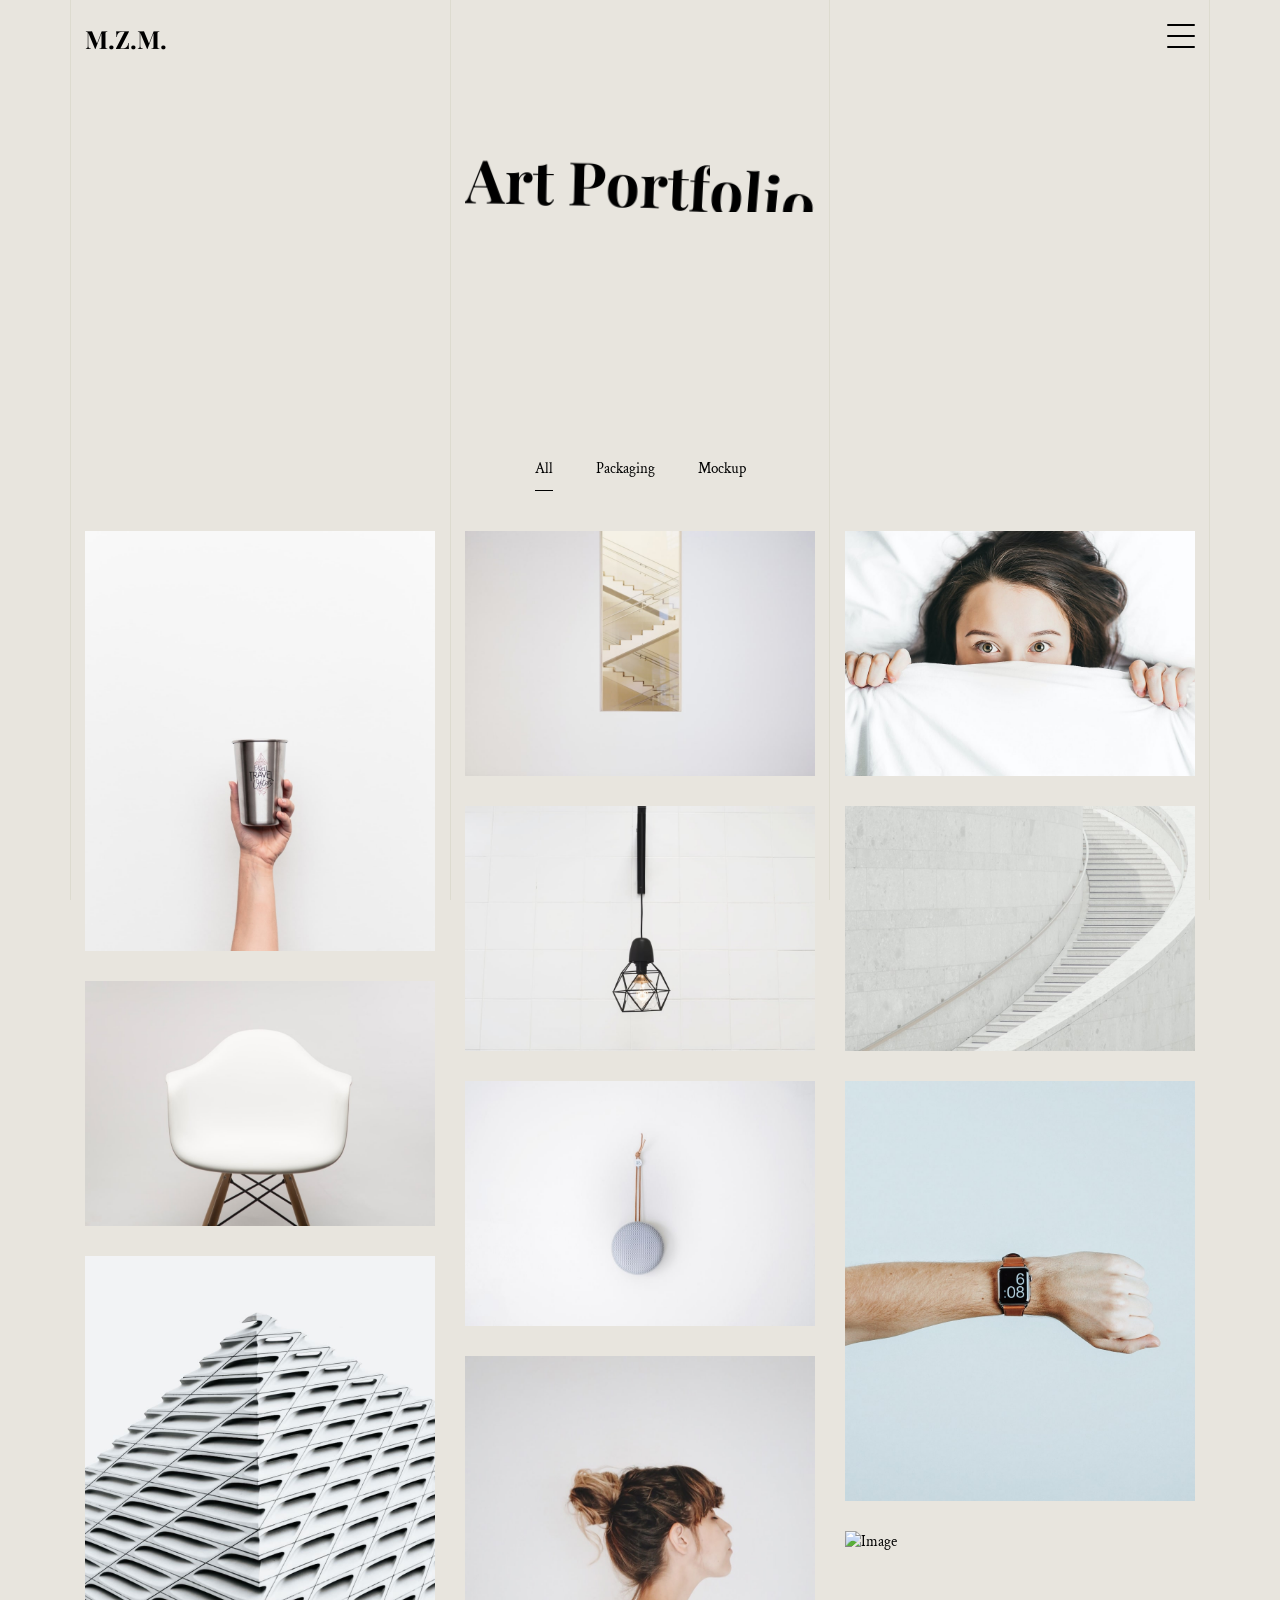
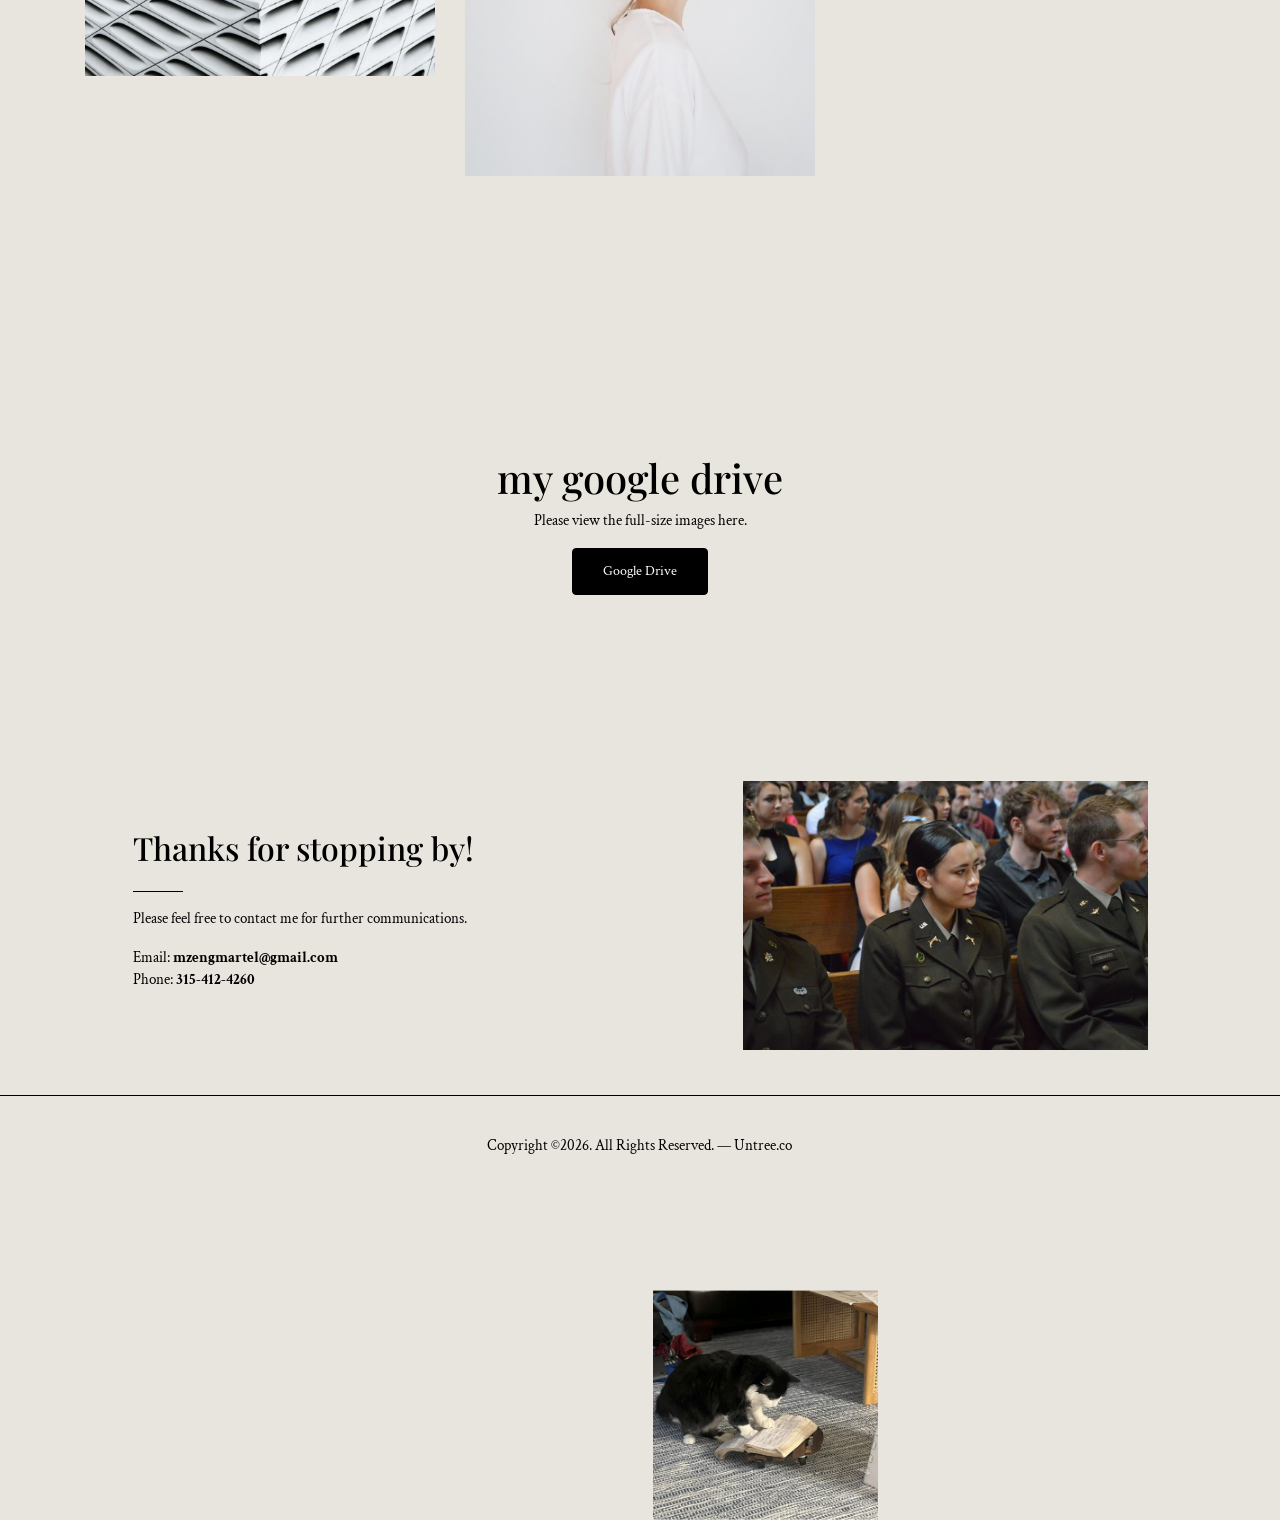
==== commit 3e1452e0: "cleanup" ====
--- a/portfolio.html
+++ b/portfolio.html
@@ -38,7 +38,6 @@
   </div>
   <!-- END lines -->
 
-
   <div class="site-mobile-menu site-navbar-target">
     <div class="site-mobile-menu-header">
       <div class="site-mobile-menu-close">
@@ -48,7 +47,6 @@
     <div class="site-mobile-menu-body"></div>
   </div>
 
-
   <nav class="site-nav">
     <div class="container">
       <div class="site-navigation">
@@ -59,14 +57,13 @@
           <li><a href="portfolio.html">Portfolio</a></li>
         </ul>
 
+        <!-- Side Menu -->
         <a href="#" class="burger ml-auto float-right site-menu-toggle js-menu-toggle d-inline-block d-lg-block" data-toggle="collapse" data-target="#main-navbar">
           <span></span>
         </a>
-
       </div>
     </div>
   </nav>
-
 
   <div class="custom-hero">
     <div class="container">
@@ -82,7 +79,6 @@
 
   <div class="site-section" id="portfolio-section">
     <div class="container">
-
       <div class="filters" data-aos="fade-up" data-aos-delay="100">
         <ul>
           <li class="active" data-filter="*">All</li>
@@ -93,6 +89,7 @@
 
       <div class="filters-content mb-5" data-aos="fade-up" data-aos-delay="200">
         <div class="row grid">
+
           <div class="isotope-card col-sm-4 all mockup">
             <a href="images/img_v_4-min.jpg" data-fancybox="gal">
               <img src="images/img_v_4-min.jpg" alt="Image" class="img-fluid">
@@ -112,6 +109,7 @@
               </div>
             </a>
           </div>
+
           <div class="isotope-card col-sm-4 all mockup">
             <a href="images/img_h_8-min.jpg" data-fancybox="gal">
               <img src="images/img_h_8-min.jpg" alt="Image" class="img-fluid">
@@ -121,6 +119,7 @@
               </div>
             </a>
           </div>
+
           <div class="isotope-card col-sm-4 all mockup">
             <a href="images/img_h_2-min.jpg" data-fancybox="gal">
               <img src="images/img_h_2-min.jpg" alt="Image" class="img-fluid">
@@ -129,8 +128,8 @@
                 <div class="cat">Typography</div>
               </div>
             </a>
-
-          </div>                            
+          </div>
+
           <div class="isotope-card col-sm-4 all mockup">
             <a href="images/img_h_3-min.jpg" data-fancybox="gal">
               <img src="images/img_h_3-min.jpg" alt="Image" class="img-fluid">
@@ -140,6 +139,7 @@
               </div>
             </a>
           </div>
+
           <div class="isotope-card col-sm-4 all packaging">
             <a href="images/img_h_4-min.jpg" data-fancybox="gal">
               <img src="images/img_h_4-min.jpg" alt="Image" class="img-fluid">
@@ -149,6 +149,7 @@
               </div>
             </a>
           </div>
+
           <div class="isotope-card col-sm-4 all packaging">
             <a href="images/img_h_5-min.jpg" data-fancybox="gal">
               <img src="images/img_h_5-min.jpg" alt="Image" class="img-fluid">
@@ -158,6 +159,7 @@
               </div>
             </a>
           </div>
+
           <div class="isotope-card col-sm-4 all packaging">
             <a href="images/img_v_1-min.jpg" data-fancybox="gal">
               <img src="images/img_v_1-min.jpg" alt="Image" class="img-fluid">
@@ -167,6 +169,7 @@
               </div>
             </a>
           </div>
+
           <div class="isotope-card col-sm-4 all packaging">
             <a href="images/img_v_2-min.jpg" data-fancybox="gal">
               <img src="images/img_v_2-min.jpg" alt="Image" class="img-fluid">
@@ -175,7 +178,6 @@
                 <div class="cat">Photography</div>
               </div>
             </a>
-
           </div>
 
           <div class="isotope-card col-sm-4 all packaging">
@@ -186,8 +188,8 @@
                 <div class="cat">Photography</div>
               </div>
             </a>
-
-          </div>
+          </div>
+
           <div class="isotope-card col-sm-4 all packaging">
             <a href="images/img_v_3-min.jpg" data-fancybox="gal">
               <img src="images/img_v_3-min.jpg" alt="Image" class="img-fluid">
@@ -196,7 +198,6 @@
                 <div class="cat">Photography</div>
               </div>
             </a>
-
           </div>
 
         </div>
@@ -236,7 +237,6 @@
   
           </div>
           <div class="col-lg-4">
-  
             <h2 class="mb-4">Thanks for stopping by!</h2>
             <div class="line my-3"></div>
             <p>Please feel free to contact me for further communications.</p>
@@ -254,7 +254,6 @@
     </div>
   </div>
   <!-- .site-footer -->
-
 
   <div id="overlayer"></div>
   <div class="loader">
@@ -280,13 +279,11 @@
 
   <script src="js/jquery.lettering.js"></script>
 
-
   <script src="js/TweenMax.min.js"></script>
   <script src="js/ScrollMagic.min.js"></script>
   <script src="js/scrollmagic.animation.gsap.min.js"></script>
   <script src="js/debug.addIndicators.min.js"></script>
 
-
   <script src="js/custom.js"></script>
 
   
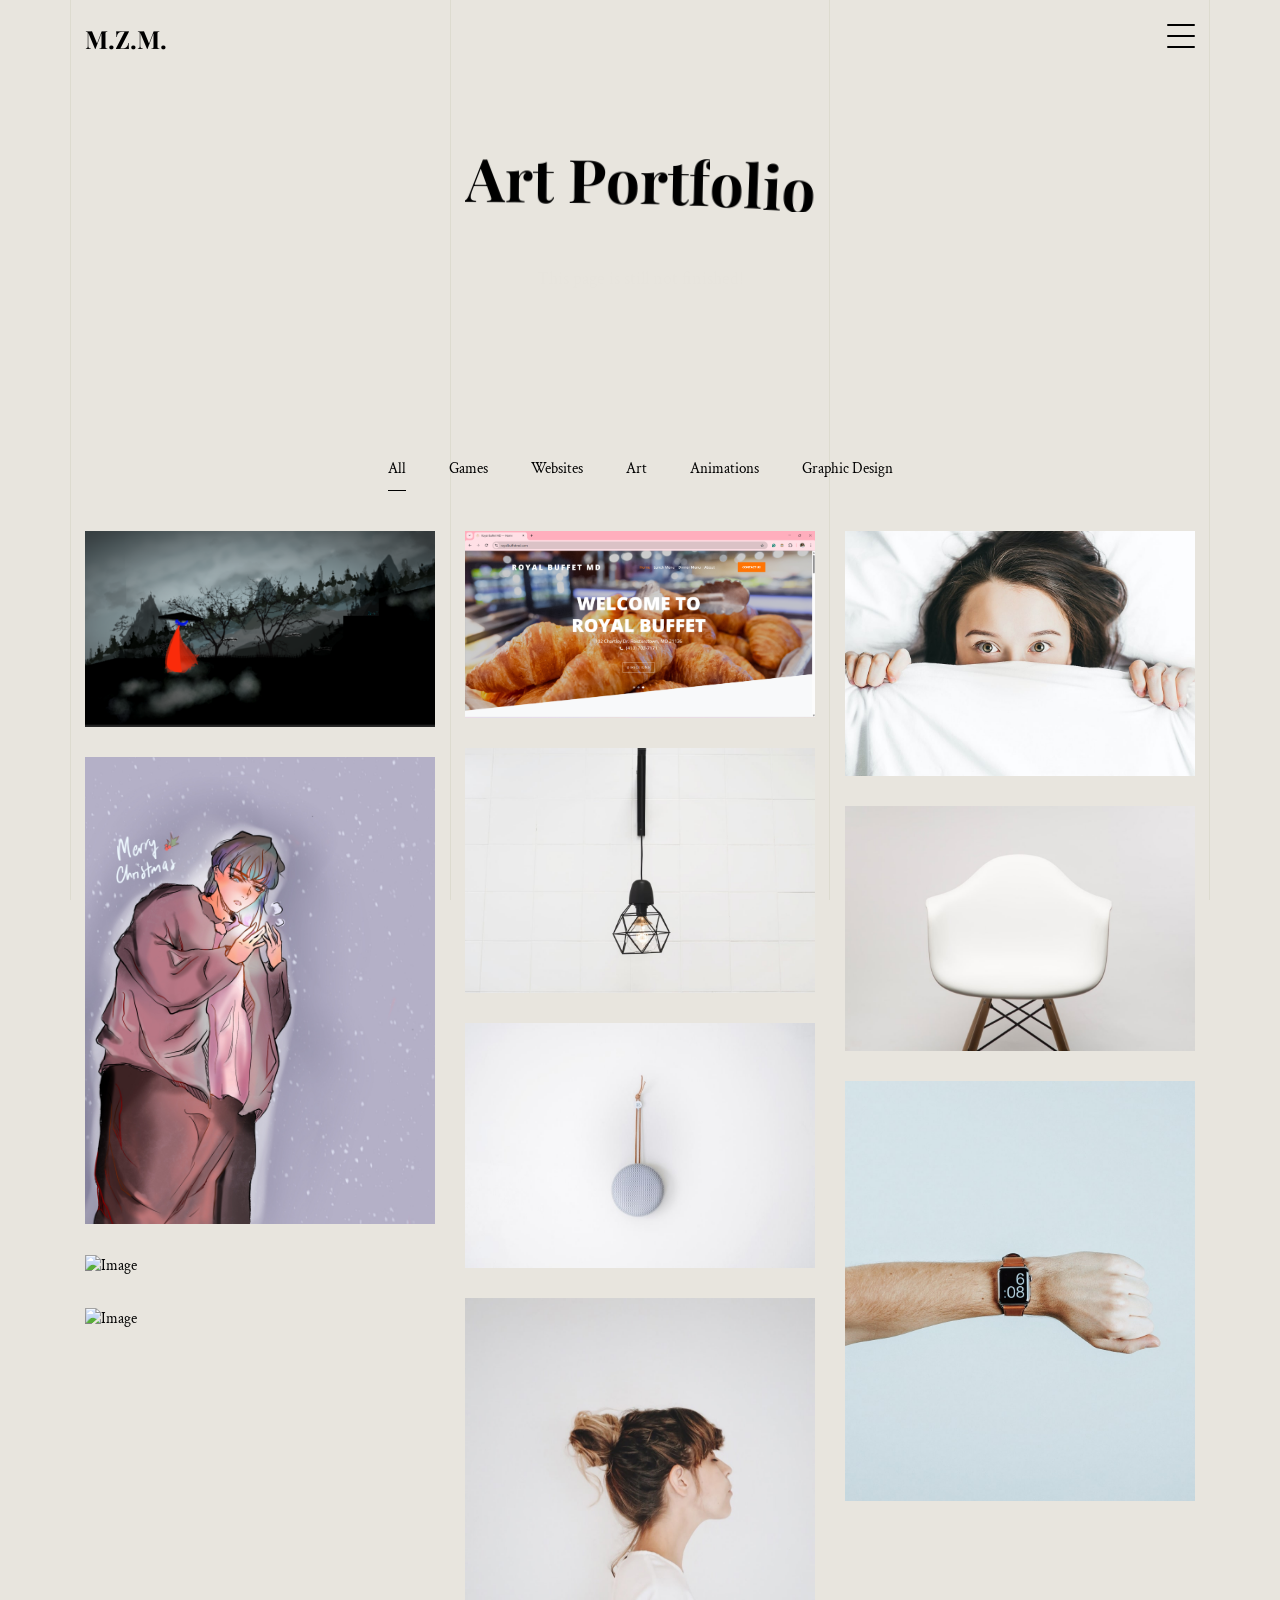
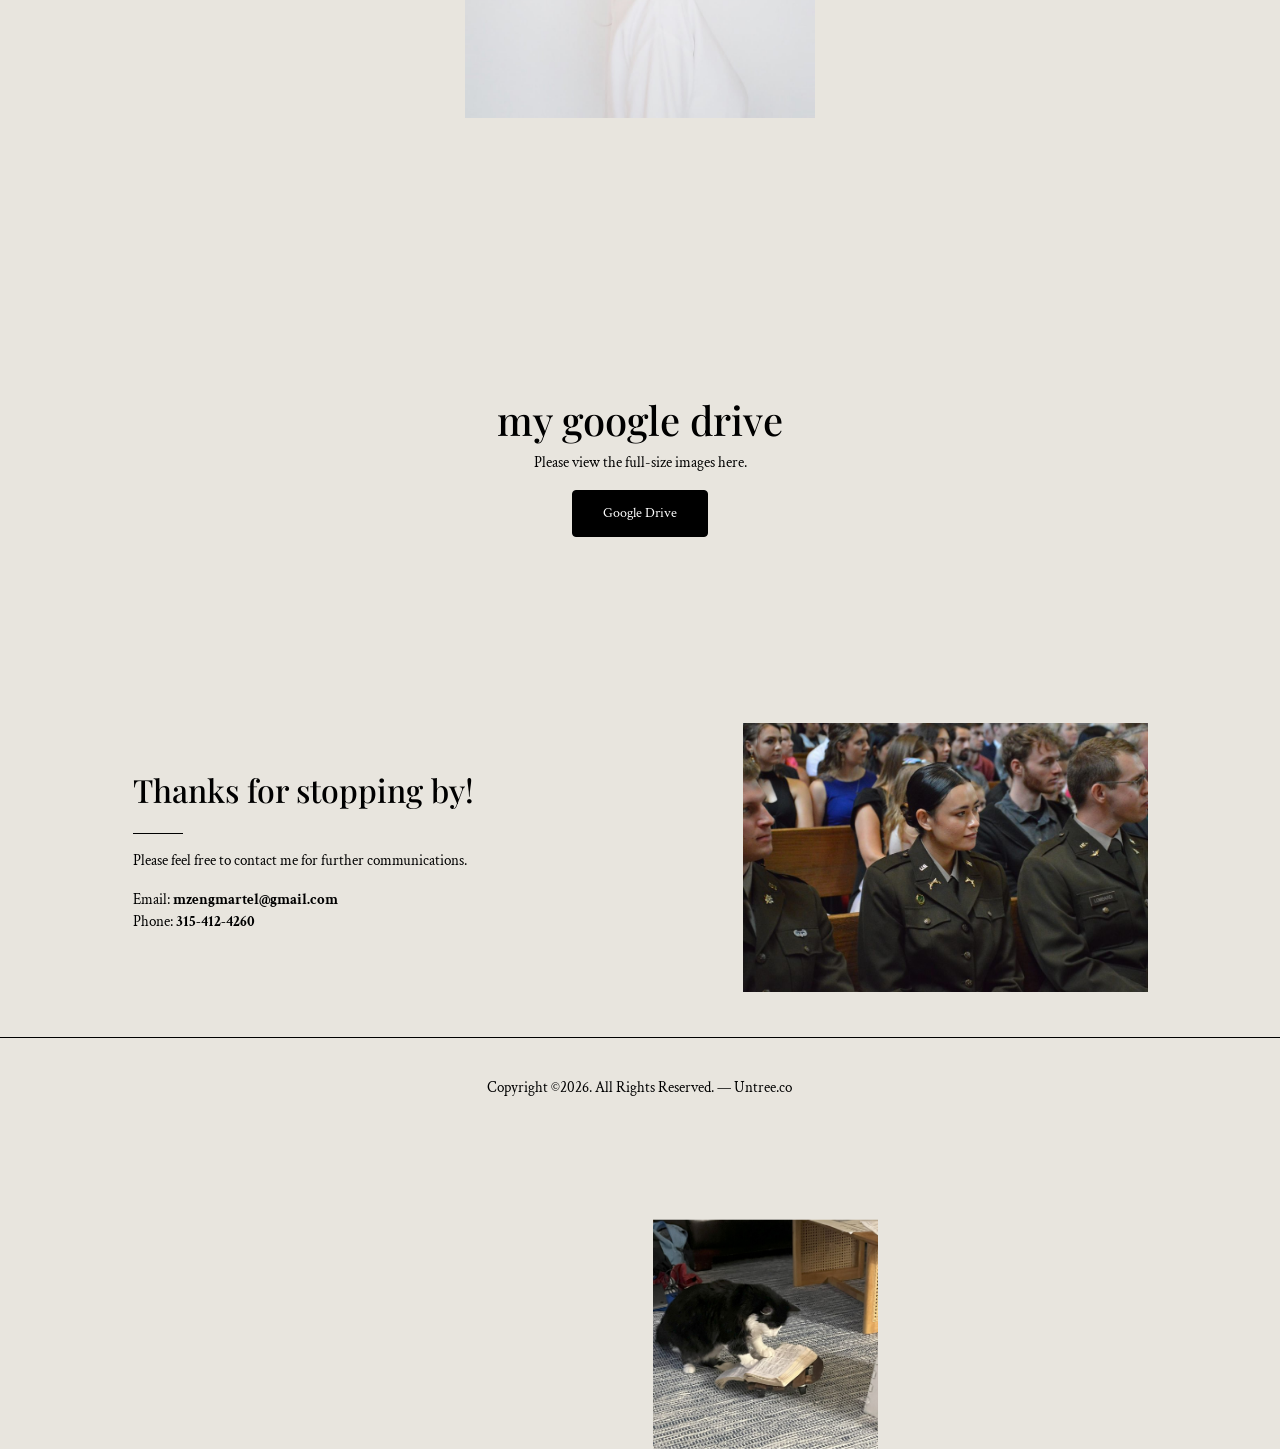
==== commit dc46695a: "updated portfolio" ====
--- a/portfolio.html
+++ b/portfolio.html
@@ -82,65 +82,68 @@
       <div class="filters" data-aos="fade-up" data-aos-delay="100">
         <ul>
           <li class="active" data-filter="*">All</li>
-          <li data-filter=".packaging">Packaging</li>
-          <li data-filter=".mockup">Mockup</li>
+          <li data-filter=".games">Games</li>
+          <li data-filter=".websites">Websites</li>
+          <li data-filter=".art">Art</li>
+          <li data-filter=".animations">Animations</li>
+          <li data-filter=".graphicdesign">Graphic Design</li>
         </ul>
       </div>
 
       <div class="filters-content mb-5" data-aos="fade-up" data-aos-delay="200">
         <div class="row grid">
 
-          <div class="isotope-card col-sm-4 all mockup">
-            <a href="images/img_v_4-min.jpg" data-fancybox="gal">
-              <img src="images/img_v_4-min.jpg" alt="Image" class="img-fluid">
-              <div class="contents">
-                <h3>Card Vol. 3</h3>
-                <div class="cat">Mockup</div>
-              </div>
-            </a>
-          </div>
-
-          <div class="isotope-card col-sm-4 all mockup">
-            <a href="images/img_h_1-min.jpg" data-fancybox="gal">
-              <img src="images/img_h_1-min.jpg" alt="Image" class="img-fluid">
-              <div class="contents">
-                <h3>Card Vol. 3</h3>
-                <div class="cat">Mockup</div>
-              </div>
-            </a>
-          </div>
-
-          <div class="isotope-card col-sm-4 all mockup">
+          <div class="isotope-card col-sm-4 all games">
+            <a href="https://mzengmartel.itch.io/fujinomiya?secret=3ggx4HHmxRQlCXsbVEnBX5rEUXA" target = '_blank' data-fancybox="gal">
+              <img src="images/FujinomiyaSunrise.png" alt="FujinomiyaSunrise" class="img-fluid">
+              <div class="contents">
+                <h3>Fujinomiya Sunrise</h3>
+                <div class="cat">Unity 2D Video Game, 2024</div>
+              </div>
+            </a>
+          </div>
+
+          <div class="isotope-card col-sm-4 all websites">
+            <a href="https://royalbuffetmd.com" target = '_blank' data-fancybox="gal">
+              <img src="images/website.png" alt="Image" class="img-fluid">
+              <div class="contents">
+                <h3>Royal Buffet MD</h3>
+                <div class="cat">HTML & CSS Website, 2025</div>
+              </div>
+            </a>
+          </div>
+
+          <div class="isotope-card col-sm-4 all websites">
             <a href="images/img_h_8-min.jpg" data-fancybox="gal">
               <img src="images/img_h_8-min.jpg" alt="Image" class="img-fluid">
               <div class="contents">
-                <h3>Card Vol. 3</h3>
-                <div class="cat">Mockup</div>
-              </div>
-            </a>
-          </div>
-
-          <div class="isotope-card col-sm-4 all mockup">
+                <h3>Website in Progress</h3>
+                <div class="cat">Sample Image</div>
+              </div>
+            </a>
+          </div>
+
+          <div class="isotope-card col-sm-4 all websites">
             <a href="images/img_h_2-min.jpg" data-fancybox="gal">
               <img src="images/img_h_2-min.jpg" alt="Image" class="img-fluid">
               <div class="contents">
-                <h3>House Design</h3>
-                <div class="cat">Typography</div>
-              </div>
-            </a>
-          </div>
-
-          <div class="isotope-card col-sm-4 all mockup">
-            <a href="images/img_h_3-min.jpg" data-fancybox="gal">
-              <img src="images/img_h_3-min.jpg" alt="Image" class="img-fluid">
-              <div class="contents">
-                <h3>WoW</h3>
-                <div class="cat">Mockup</div>
-              </div>
-            </a>
-          </div>
-
-          <div class="isotope-card col-sm-4 all packaging">
+                <h3>Website in Progress</h3>
+                <div class="cat">Sample Image</div>
+              </div>
+            </a>
+          </div>
+
+          <div class="isotope-card col-sm-4 all art">
+            <a href="images/inosuke.jpg" data-fancybox="gal">
+              <img src="images/inosuke.jpg" alt="Image" class="img-fluid">
+              <div class="contents">
+                <h3>Inosuke</h3>
+                <div class="cat">2D Digital Art, Procreate</div>
+              </div>
+            </a>
+          </div>
+
+          <div class="isotope-card col-sm-4 all art">
             <a href="images/img_h_4-min.jpg" data-fancybox="gal">
               <img src="images/img_h_4-min.jpg" alt="Image" class="img-fluid">
               <div class="contents">
@@ -150,7 +153,7 @@
             </a>
           </div>
 
-          <div class="isotope-card col-sm-4 all packaging">
+          <div class="isotope-card col-sm-4 all art">
             <a href="images/img_h_5-min.jpg" data-fancybox="gal">
               <img src="images/img_h_5-min.jpg" alt="Image" class="img-fluid">
               <div class="contents">
@@ -160,7 +163,7 @@
             </a>
           </div>
 
-          <div class="isotope-card col-sm-4 all packaging">
+          <div class="isotope-card col-sm-4 all animations">
             <a href="images/img_v_1-min.jpg" data-fancybox="gal">
               <img src="images/img_v_1-min.jpg" alt="Image" class="img-fluid">
               <div class="contents">
@@ -170,7 +173,7 @@
             </a>
           </div>
 
-          <div class="isotope-card col-sm-4 all packaging">
+          <div class="isotope-card col-sm-4 all animations">
             <a href="images/img_v_2-min.jpg" data-fancybox="gal">
               <img src="images/img_v_2-min.jpg" alt="Image" class="img-fluid">
               <div class="contents">
@@ -180,7 +183,7 @@
             </a>
           </div>
 
-          <div class="isotope-card col-sm-4 all packaging">
+          <div class="isotope-card col-sm-4 all graphicdesign">
             <a href="images/img_v_8-min.jpg" data-fancybox="gal">
               <img src="images/img_v_8-min.jpg" alt="Image" class="img-fluid">
               <div class="contents">
@@ -190,7 +193,7 @@
             </a>
           </div>
 
-          <div class="isotope-card col-sm-4 all packaging">
+          <div class="isotope-card col-sm-4 all graphicdesign">
             <a href="images/img_v_3-min.jpg" data-fancybox="gal">
               <img src="images/img_v_3-min.jpg" alt="Image" class="img-fluid">
               <div class="contents">
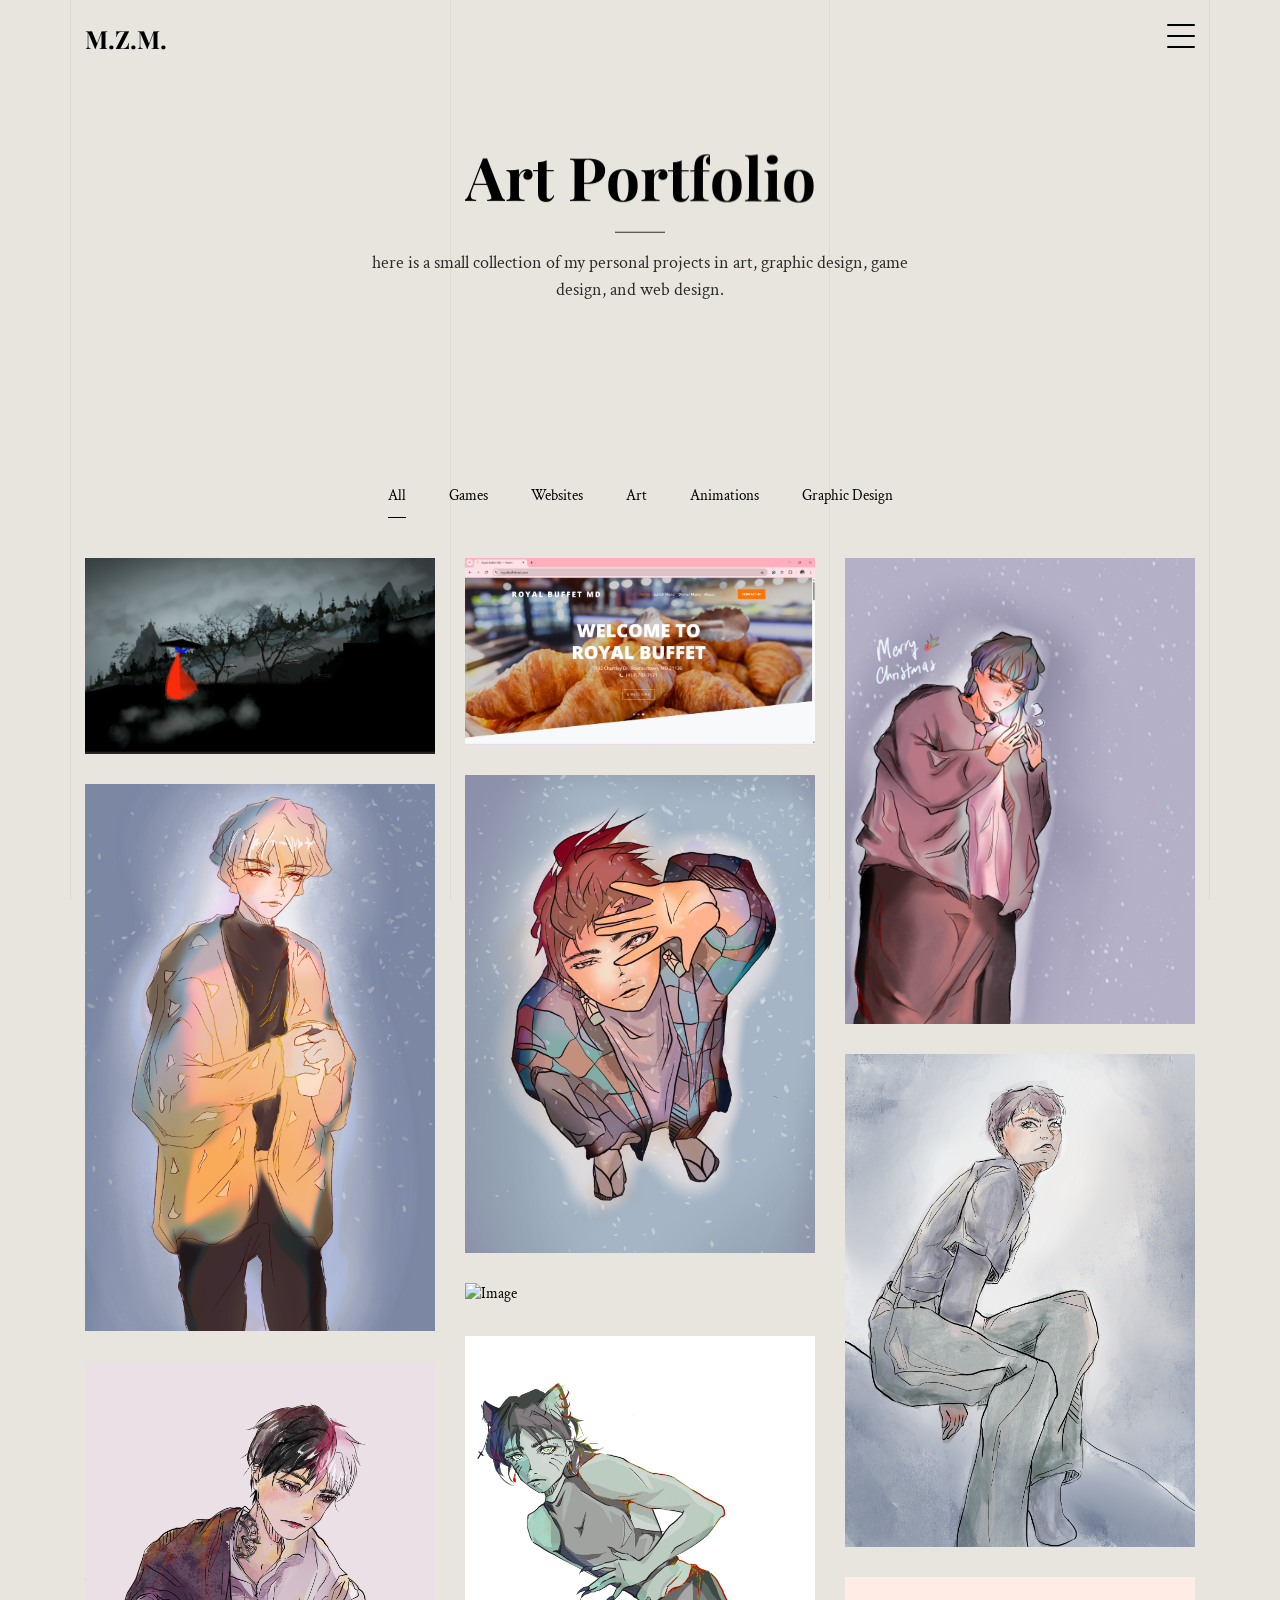
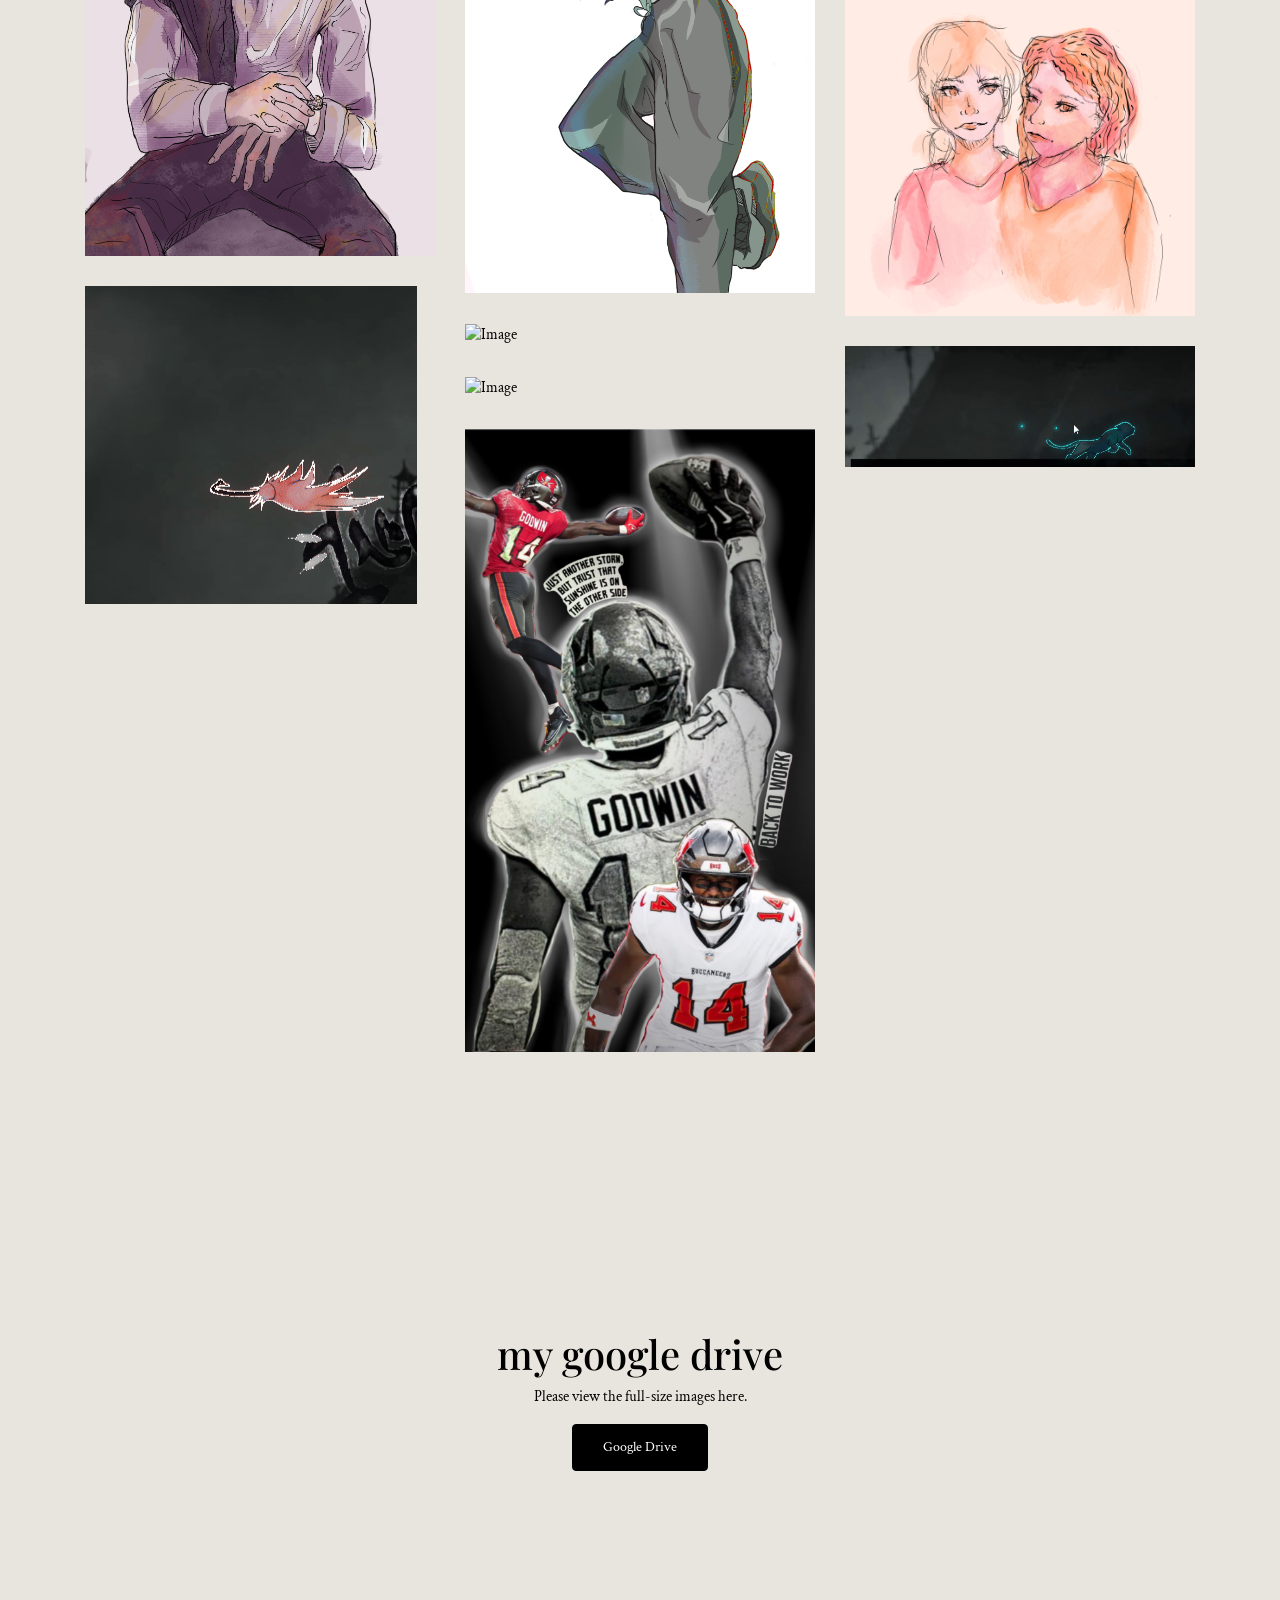
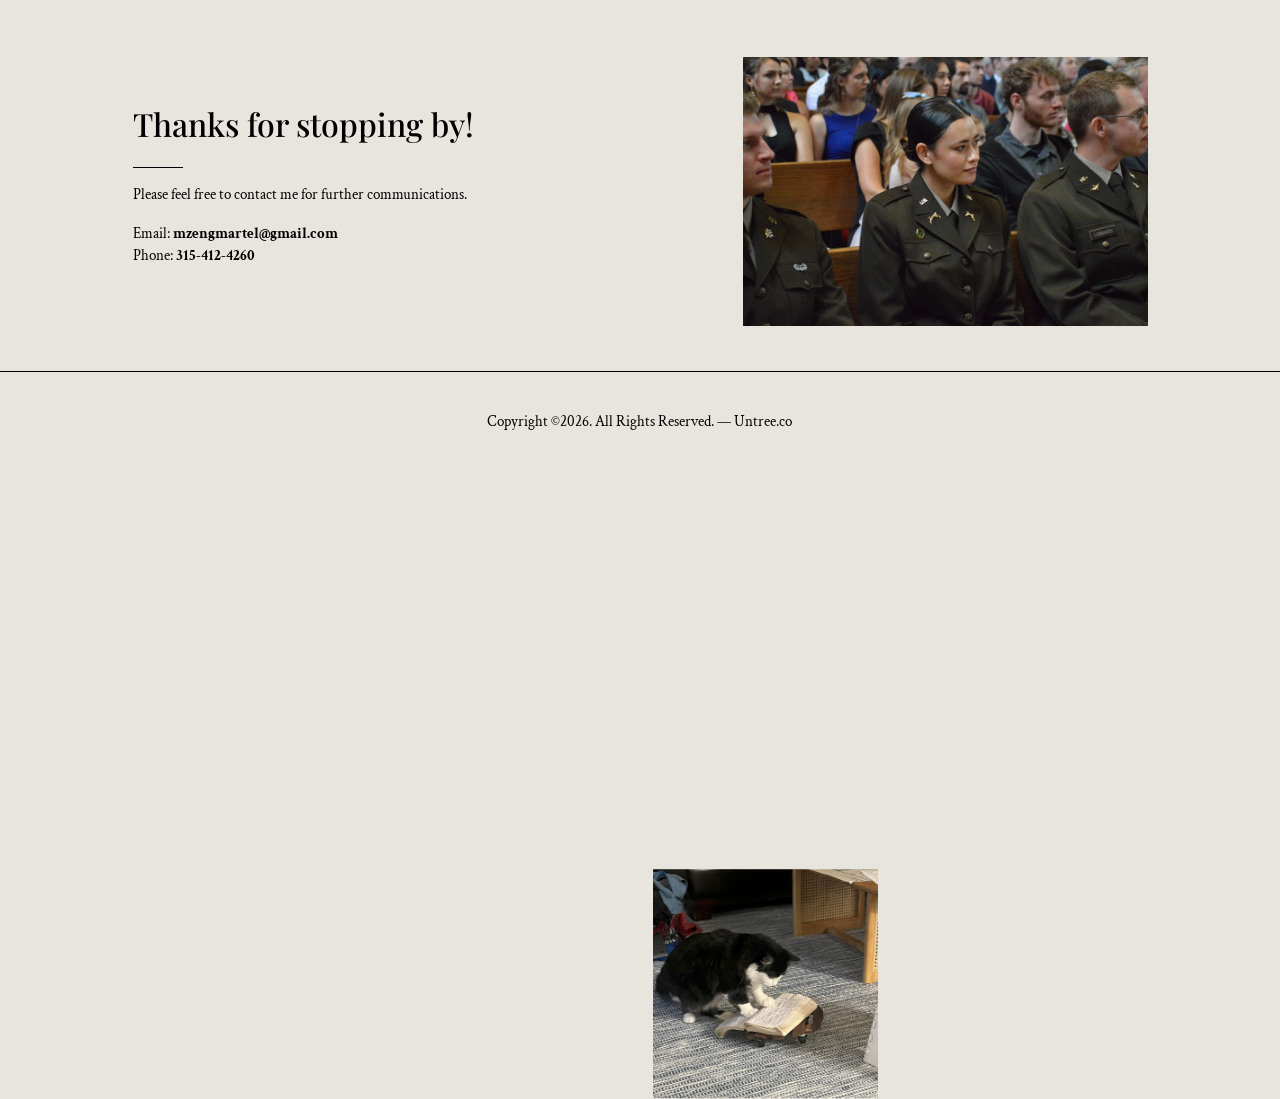
==== commit f825bd4d: "updated portfolio" ====
--- a/portfolio.html
+++ b/portfolio.html
@@ -71,7 +71,7 @@
         <div class="col-lg-6">
           <h1 class="hero-heading">Art Portfolio</h1>
           <div  class="line js-line mx-auto mb-3 my-3"></div>
-          <p class="sub-text">This page is still not finished!</p>
+          <p class="sub-text">here is a small collection of my personal projects in art, graphic design, game design, and web design.</p>
         </div>
       </div>
     </div>
@@ -94,7 +94,7 @@
         <div class="row grid">
 
           <div class="isotope-card col-sm-4 all games">
-            <a href="https://mzengmartel.itch.io/fujinomiya?secret=3ggx4HHmxRQlCXsbVEnBX5rEUXA" target = '_blank' data-fancybox="gal">
+            <a href="https://mzengmartel.itch.io/fujinomiya?secret=3ggx4HHmxRQlCXsbVEnBX5rEUXA" target = '_blank'>
               <img src="images/FujinomiyaSunrise.png" alt="FujinomiyaSunrise" class="img-fluid">
               <div class="contents">
                 <h3>Fujinomiya Sunrise</h3>
@@ -104,8 +104,8 @@
           </div>
 
           <div class="isotope-card col-sm-4 all websites">
-            <a href="https://royalbuffetmd.com" target = '_blank' data-fancybox="gal">
-              <img src="images/website.png" alt="Image" class="img-fluid">
+            <a href="https://royalbuffetmd.com" target="_blank">
+              <img src="images/website.png" alt="Royal Buffet MD Website" class="img-fluid">
               <div class="contents">
                 <h3>Royal Buffet MD</h3>
                 <div class="cat">HTML & CSS Website, 2025</div>
@@ -113,92 +113,133 @@
             </a>
           </div>
 
-          <div class="isotope-card col-sm-4 all websites">
-            <a href="images/img_h_8-min.jpg" data-fancybox="gal">
-              <img src="images/img_h_8-min.jpg" alt="Image" class="img-fluid">
-              <div class="contents">
-                <h3>Website in Progress</h3>
-                <div class="cat">Sample Image</div>
-              </div>
-            </a>
-          </div>
-
-          <div class="isotope-card col-sm-4 all websites">
-            <a href="images/img_h_2-min.jpg" data-fancybox="gal">
-              <img src="images/img_h_2-min.jpg" alt="Image" class="img-fluid">
-              <div class="contents">
-                <h3>Website in Progress</h3>
-                <div class="cat">Sample Image</div>
-              </div>
-            </a>
-          </div>
-
           <div class="isotope-card col-sm-4 all art">
             <a href="images/inosuke.jpg" data-fancybox="gal">
               <img src="images/inosuke.jpg" alt="Image" class="img-fluid">
               <div class="contents">
-                <h3>Inosuke</h3>
+                <h3>inosuke</h3>
                 <div class="cat">2D Digital Art, Procreate</div>
               </div>
             </a>
           </div>
 
           <div class="isotope-card col-sm-4 all art">
-            <a href="images/img_h_4-min.jpg" data-fancybox="gal">
-              <img src="images/img_h_4-min.jpg" alt="Image" class="img-fluid">
-              <div class="contents">
-                <h3>Seat</h3>
-                <div class="cat">Packaging</div>
-              </div>
-            </a>
-          </div>
-
-          <div class="isotope-card col-sm-4 all art">
-            <a href="images/img_h_5-min.jpg" data-fancybox="gal">
-              <img src="images/img_h_5-min.jpg" alt="Image" class="img-fluid">
-              <div class="contents">
-                <h3>Seat</h3>
-                <div class="cat">Packaging</div>
+            <a href="images/tanjiro.PNG" data-fancybox="gal">
+              <img src="images/tanjiro.PNG" alt="Image" class="img-fluid">
+              <div class="contents">
+                <h3>tanjiro</h3>
+                <div class="cat">Procreate 2D Digital Art</div>
+              </div>
+            </a>
+          </div>
+
+          <div class="isotope-card col-sm-4 all art">
+            <a href="images/zenitsu.PNG" data-fancybox="gal">
+              <img src="images/zenitsu.PNG" alt="Image" class="img-fluid">
+              <div class="contents">
+                <h3>zenitsu</h3>
+                <div class="cat">Procreate 2D Digital Art</div>
+              </div>
+            </a>
+          </div>
+
+          <div class="isotope-card col-sm-4 all art">
+            <a href="images/lily.PNG" data-fancybox="gal">
+              <img src="images/lily.PNG" alt="Image" class="img-fluid">
+              <div class="contents">
+                <h3>lily</h3>
+                <div class="cat">Procreate 2D Digital Art</div>
+              </div>
+            </a>
+          </div>
+
+          <div class="isotope-card col-sm-4 all art">
+            <a href="images/fujinomiya_background.PNG" data-fancybox="gal">
+              <img src="images/fujinomiya_background.PNG" alt="Image" class="img-fluid">
+              <div class="contents">
+                <h3>Game Background</h3>
+                <div class="cat">7 layers of Procreate 2D digital art to achieve parallax effect with Unity</div>
+              </div>
+            </a>
+          </div>
+
+          <div class="isotope-card col-sm-4 all art">
+            <a href="images/oc2.PNG" data-fancybox="gal">
+              <img src="images/oc2.PNG" alt="Image" class="img-fluid">
+              <div class="contents">
+                <h3>Original Character</h3>
+                <div class="cat">Procreate 2D Digital Art</div>
+              </div>
+            </a>
+          </div>
+
+          <div class="isotope-card col-sm-4 all art">
+            <a href="images/oc1.PNG" data-fancybox="gal">
+              <img src="images/oc1.PNG" alt="Image" class="img-fluid">
+              <div class="contents">
+                <h3>Original Character</h3>
+                <div class="cat">Procreate 2D Digital Art</div>
+              </div>
+            </a>
+          </div>
+
+          <div class="isotope-card col-sm-4 all art">
+            <a href="images/naomi.PNG" data-fancybox="gal">
+              <img src="images/naomi.PNG" alt="Image" class="img-fluid">
+              <div class="contents">
+                <h3>naomi</h3>
+                <div class="cat">Procreate 2D Digital Art</div>
               </div>
             </a>
           </div>
 
           <div class="isotope-card col-sm-4 all animations">
-            <a href="images/img_v_1-min.jpg" data-fancybox="gal">
-              <img src="images/img_v_1-min.jpg" alt="Image" class="img-fluid">
-              <div class="contents">
-                <h3>House Design</h3>
-                <div class="cat">Photography</div>
+            <a href="images/fujinomiya_animation_crane.gif" data-fancybox="gal">
+              <img src="images/fujinomiya_animation_crane.gif" alt="Image" class="img-fluid">
+              <div class="contents">
+                <h3>crane</h3>
+                <div class="cat">Procreate 2D Digital Animation</div>
               </div>
             </a>
           </div>
 
           <div class="isotope-card col-sm-4 all animations">
-            <a href="images/img_v_2-min.jpg" data-fancybox="gal">
-              <img src="images/img_v_2-min.jpg" alt="Image" class="img-fluid">
-              <div class="contents">
-                <h3>House Design</h3>
-                <div class="cat">Photography</div>
+            <a href="images/fujinomiya_animation_ninja.gif" data-fancybox="gal">
+              <img src="images/fujinomiya_animation_ninja.gif" alt="Image" class="img-fluid">
+              <div class="contents">
+                <h3>ninja</h3>
+                <div class="cat">Procreate 2D Digital Animation</div>
+              </div>
+            </a>
+          </div>
+ 
+          <div class="isotope-card col-sm-4 all animations">
+            <a href="images/fujinomiya_animation_cat.gif" data-fancybox="gal">
+              <img src="images/fujinomiya_animation_cat.gif" alt="Image" class="img-fluid">
+              <div class="contents">
+                <h3>cat</h3>
+                <div class="cat">Procreate 2D Digital Animation</div>
               </div>
             </a>
           </div>
 
           <div class="isotope-card col-sm-4 all graphicdesign">
-            <a href="images/img_v_8-min.jpg" data-fancybox="gal">
-              <img src="images/img_v_8-min.jpg" alt="Image" class="img-fluid">
-              <div class="contents">
-                <h3>House Design</h3>
-                <div class="cat">Photography</div>
+            <a href="images/elevatorpitch.PNG" data-fancybox="gal">
+              <img src="images/elevatorpitch.PNG" alt="Image" class="img-fluid">
+              <div class="contents">
+                <h3>Elevator Pitch</h3>
+                <div class="cat">Hand-drawn in Procreate for a SWE event I held at WashU.</div>
               </div>
             </a>
           </div>
 
           <div class="isotope-card col-sm-4 all graphicdesign">
-            <a href="images/img_v_3-min.jpg" data-fancybox="gal">
-              <img src="images/img_v_3-min.jpg" alt="Image" class="img-fluid">
-              <div class="contents">
-                <h3>House Design</h3>
-                <div class="cat">Photography</div>
+            <a href="images/godwin.PNG" data-fancybox="gal">
+              <img src="images/godwin.PNG" alt="Image" class="img-fluid">
+              <div class="contents">
+                <h3>Chris Godwin Thumbnail</h3>
+                <div class="cat">Thumbnail art requested for a collaboration post by @LeetusProductions and @martins_footballwerk. <br>
+                                Designed in Procreate.</div>
               </div>
             </a>
           </div>
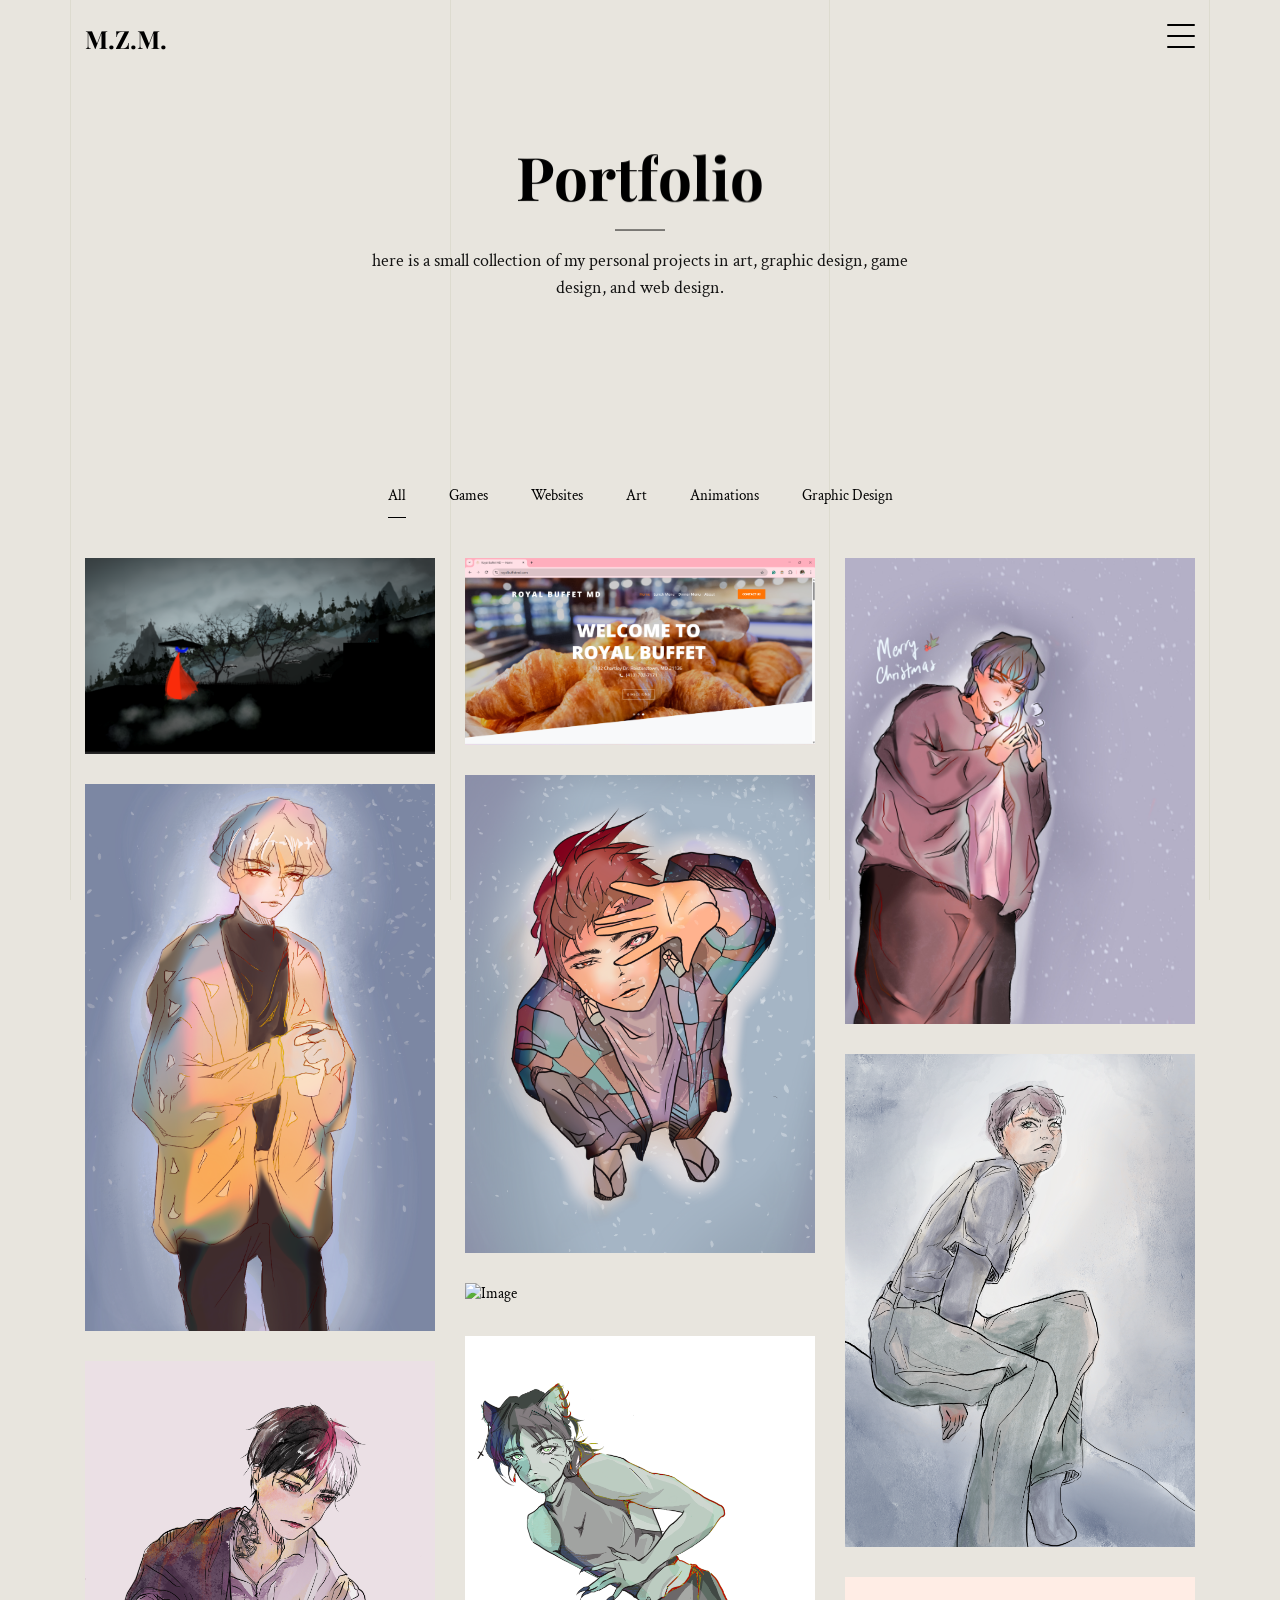
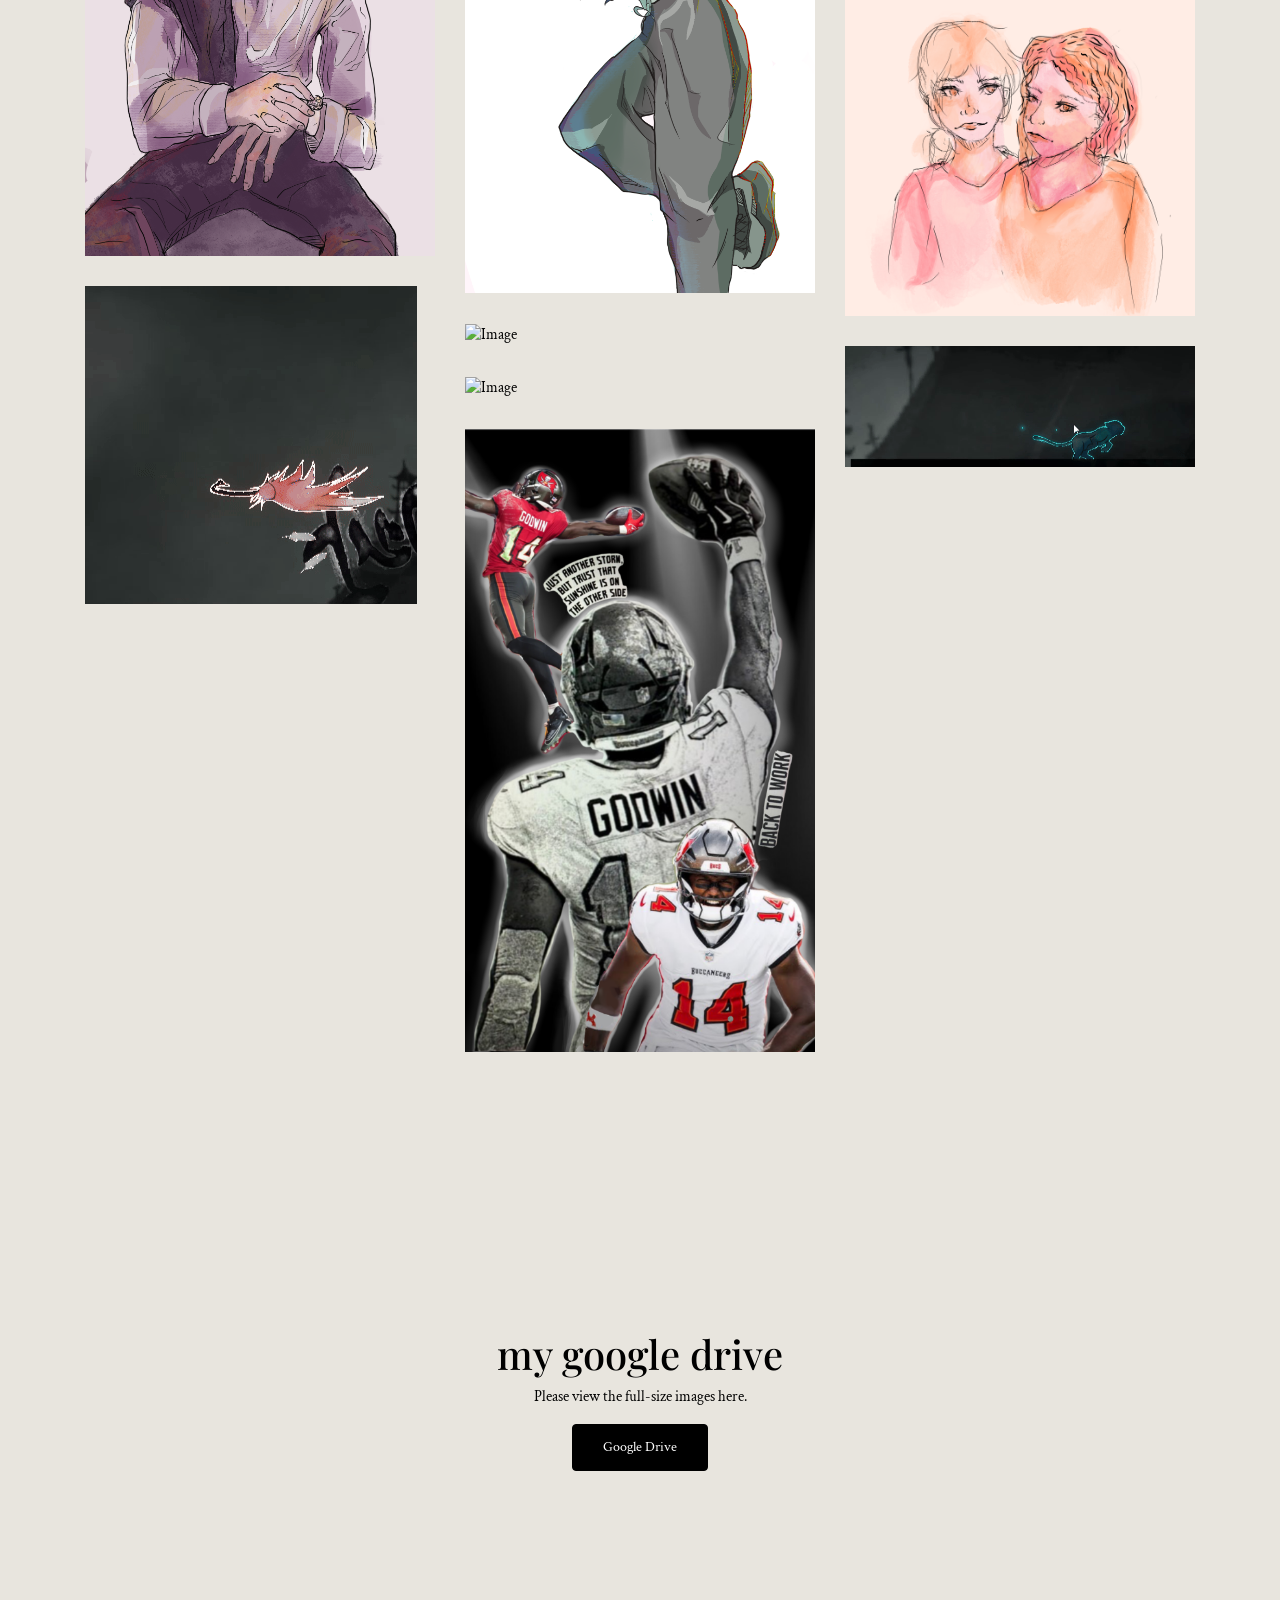
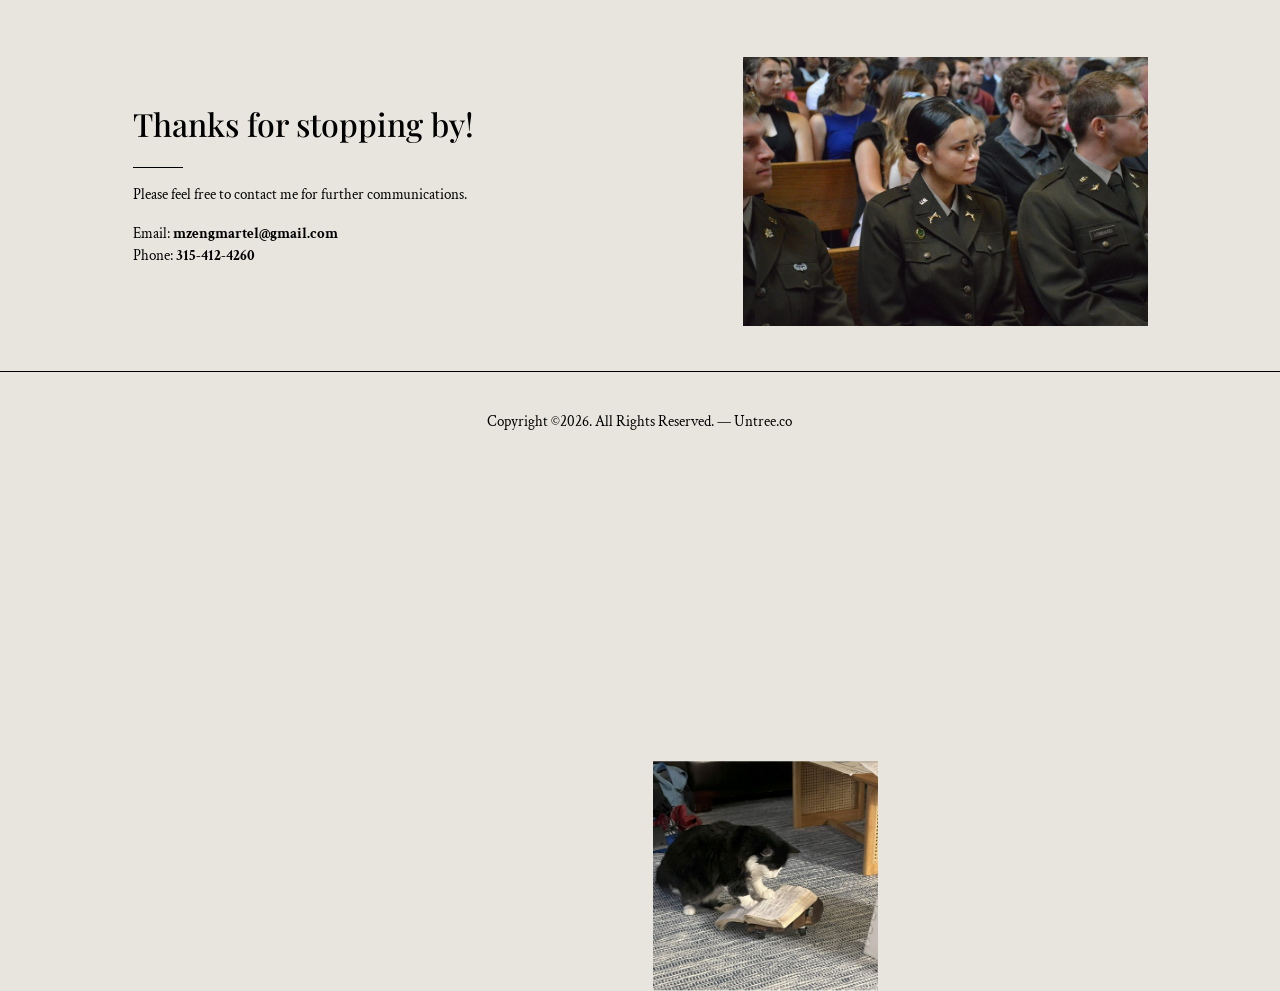
==== commit 7d8ae151: "fixed active nav  link" ====
--- a/portfolio.html
+++ b/portfolio.html
@@ -53,8 +53,8 @@
         <a href="index.html" class="logo float-left m-0">M.Z.M.</a>
 
         <ul class="js-clone-nav d-none d-lg-inline-noone text-left site-menu">
-          <li class="active"><a href="index.html">Home</a></li>
-          <li><a href="portfolio.html">Portfolio</a></li>
+          <li><a href="index.html">Home</a></li>
+          <li class="active"><a href="portfolio.html">Portfolio</a></li>
         </ul>
 
         <!-- Side Menu -->
@@ -69,7 +69,7 @@
     <div class="container">
       <div class="row justify-content-center">
         <div class="col-lg-6">
-          <h1 class="hero-heading">Art Portfolio</h1>
+          <h1 class="hero-heading">Portfolio</h1>
           <div  class="line js-line mx-auto mb-3 my-3"></div>
           <p class="sub-text">here is a small collection of my personal projects in art, graphic design, game design, and web design.</p>
         </div>
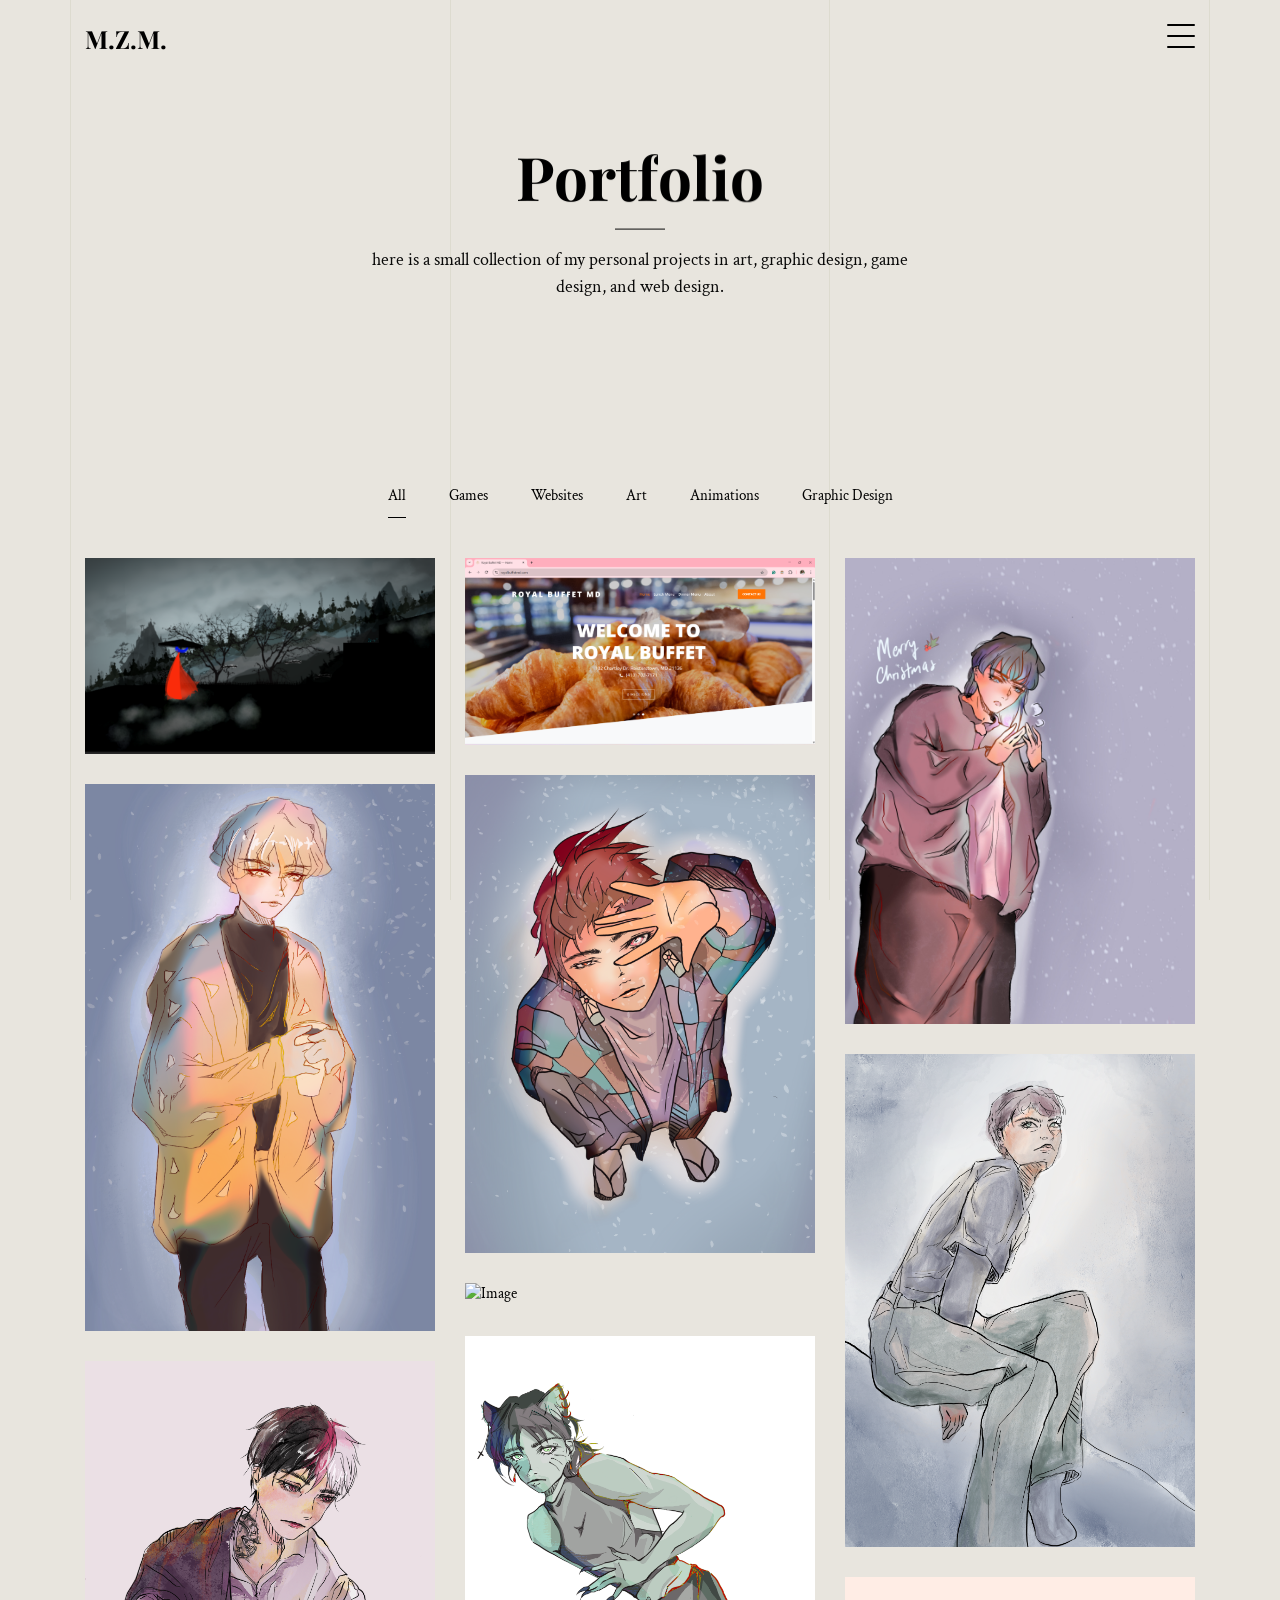
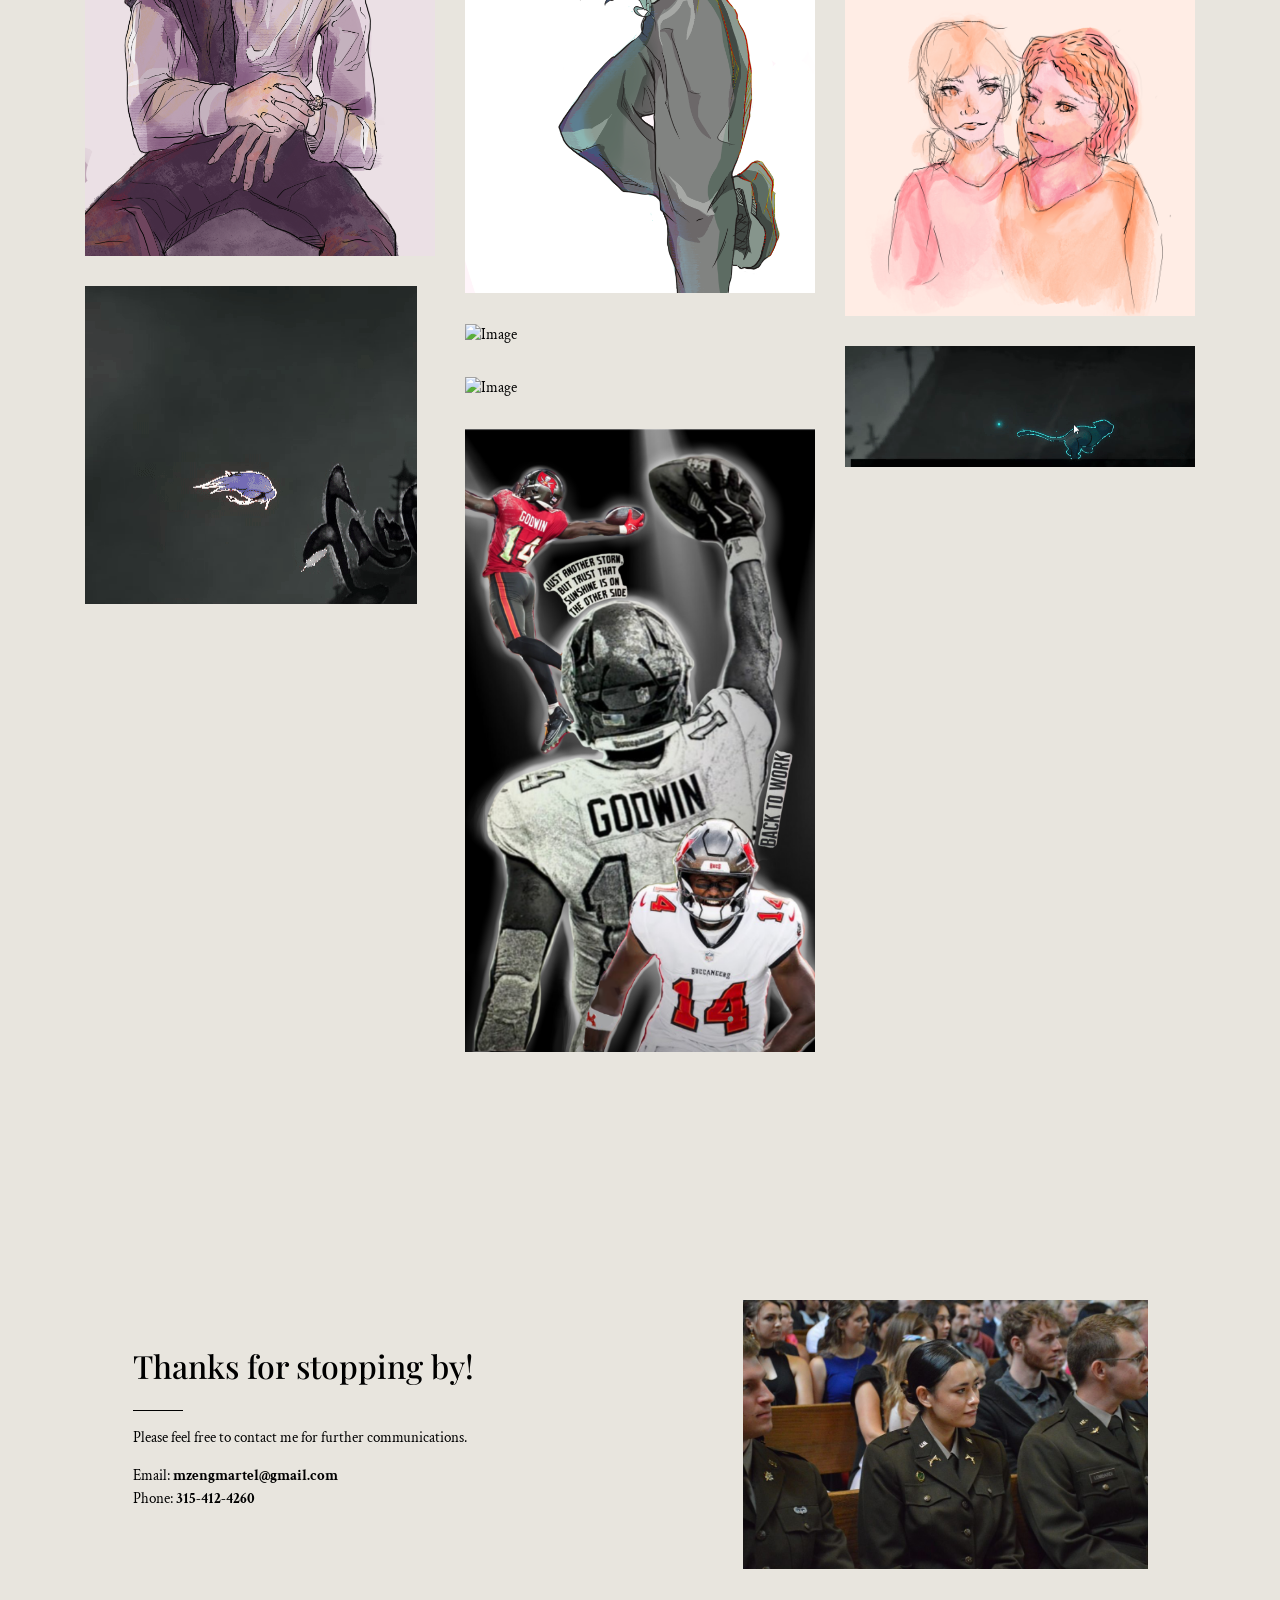
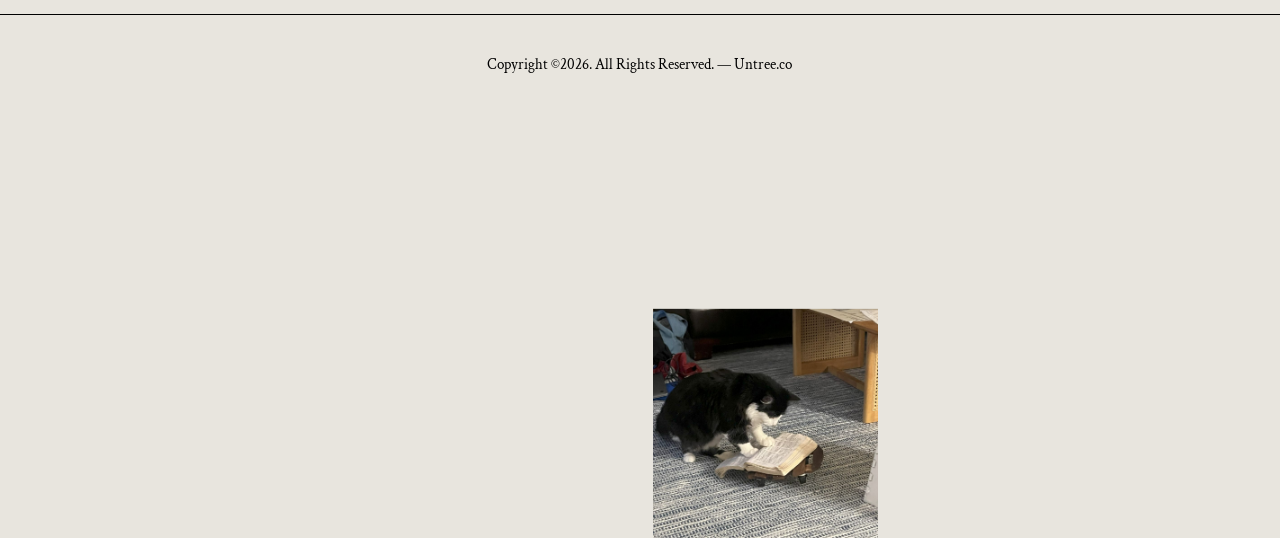
==== commit c0029648: "resume updates" ====
--- a/portfolio.html
+++ b/portfolio.html
@@ -250,19 +250,6 @@
   </div>
   <!-- .untrtee_co-section -->
 
-
-  <div class="custom-hero section">
-    <div class="container">
-      <div class="row justify-content-center">
-        <div class="col-lg-6">
-          <h1>my google drive</h1>
-          <p>Please view the full-size images here.</p>
-          <p><a href="#" class="btn btn-primary">Google Drive</a></p>
-        </div>
-      </div>
-    </div>
-  </div>
-
   <div class="site-footer">
     <div class="container">
         <div class="row justify-content-around align-items-center">
@@ -277,9 +264,9 @@
                 <img src="images/footer_img.jpg" alt="Image" class="img-fluid">
               </div>
             </div>
-  
-  
-          </div>
+          </div>
+
+          
           <div class="col-lg-4">
             <h2 class="mb-4">Thanks for stopping by!</h2>
             <div class="line my-3"></div>
